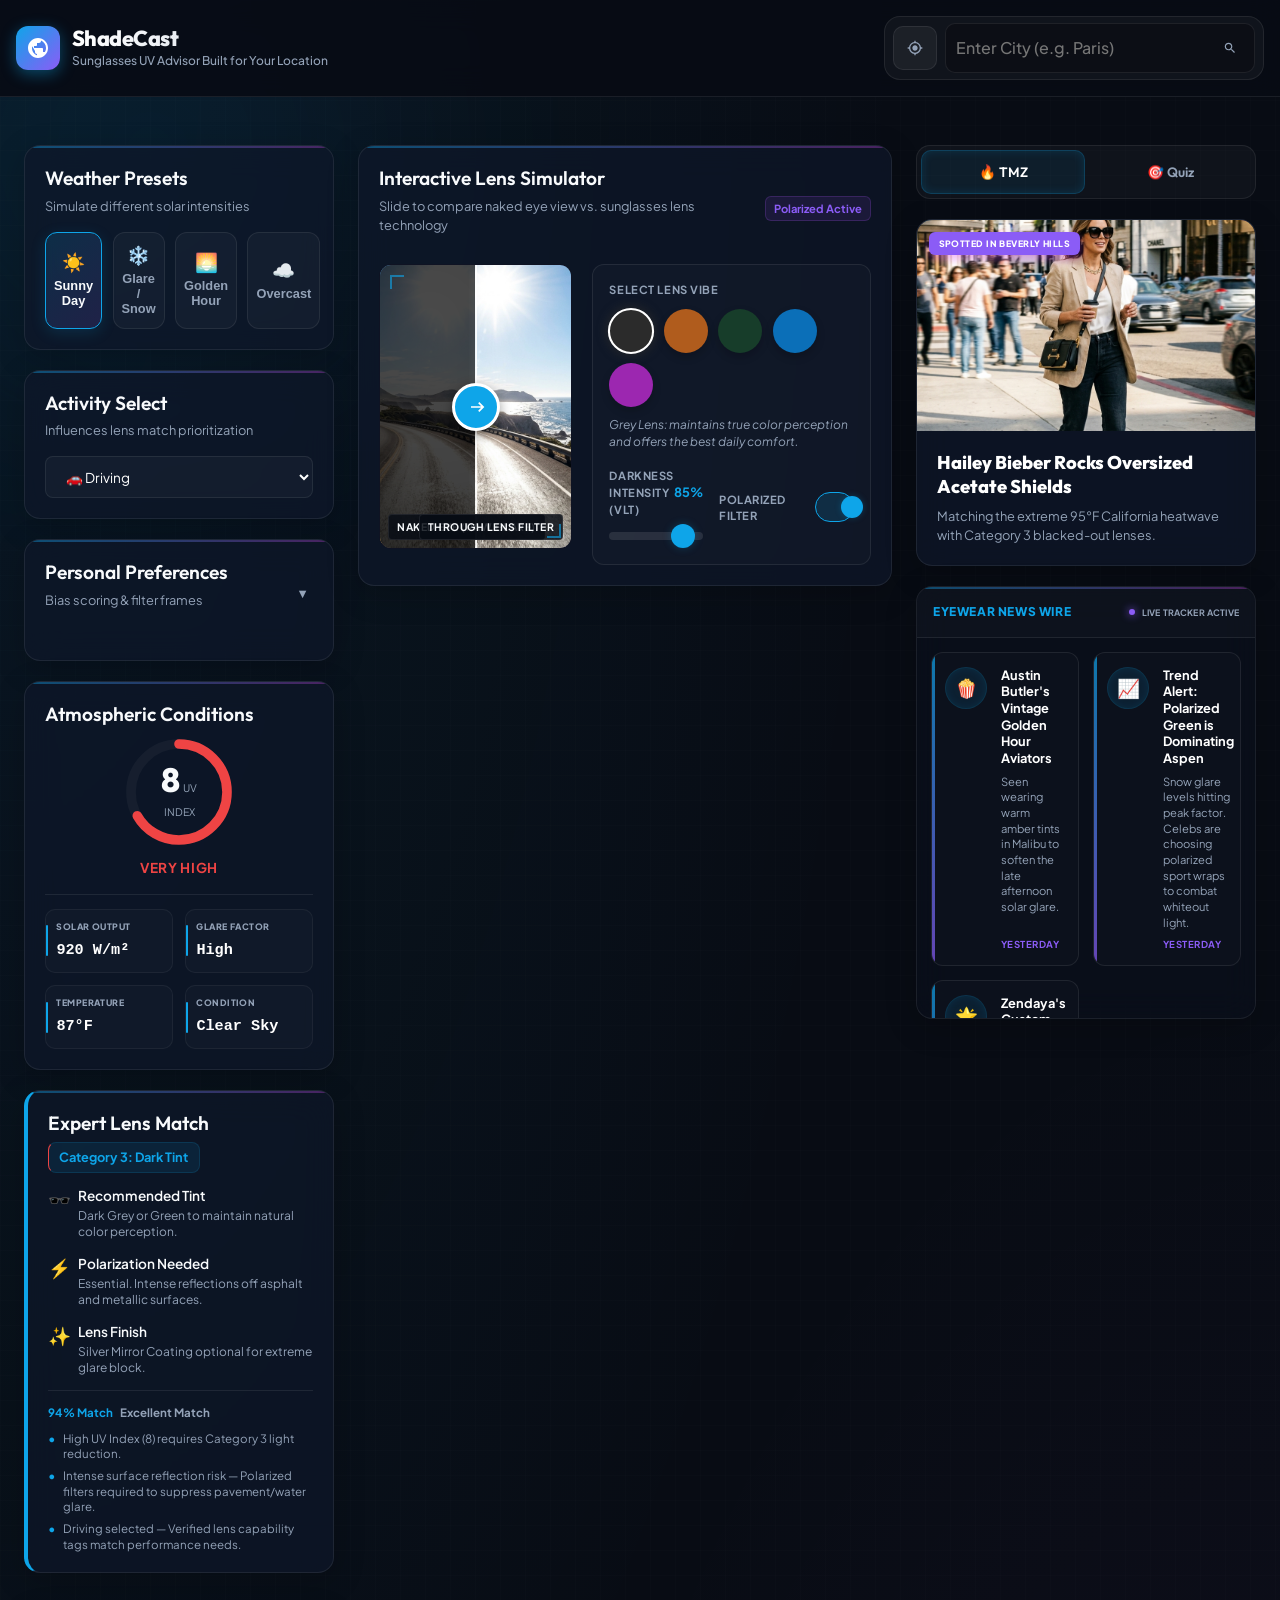
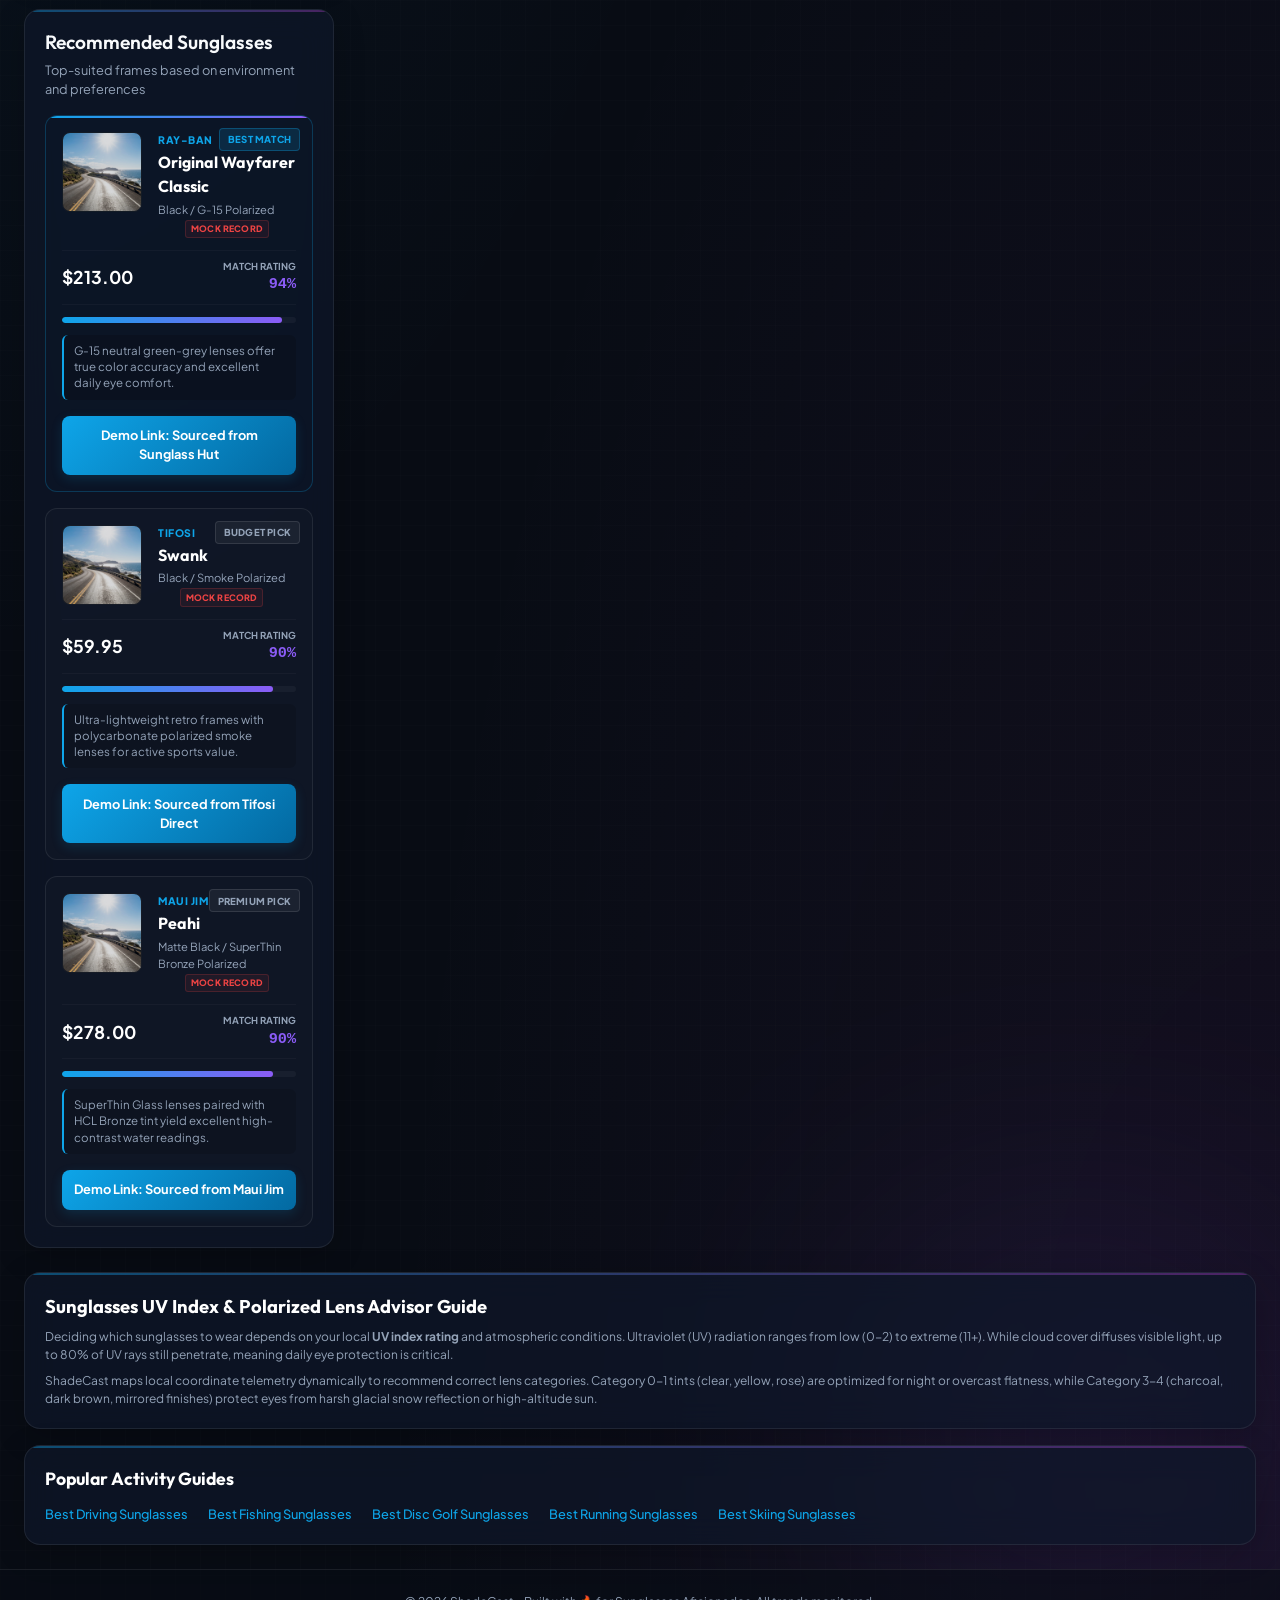
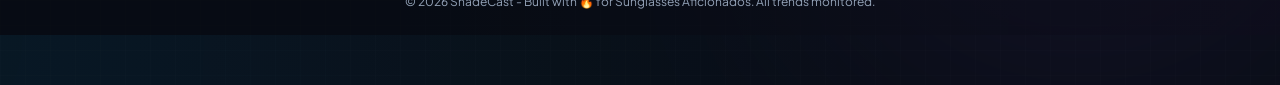
==== index.html @ bb3cc05e "Fix: Added keyboard focus indicators, screen reader labels, and form input glows" ====
<!DOCTYPE html>
<html lang="en">
<head>
  <meta charset="UTF-8">
  <meta name="viewport" content="width=device-width, initial-scale=1.0">
  
  <!-- Primary SEO Metadata -->
  <title>ShadeCast | Sunglasses Weather Advisor & Polarized Lens Simulator</title>
  <meta name="description" content="Instantly check live local UV index levels, simulate polarized lens tints (Grey, Amber, Green, Blue, Rose), review celebrity sunglasses style gossip, and match your custom frames.">
  <meta name="keywords" content="sunglasses, UV index, polarized lens simulator, weather advisor, sunglasses style, lens tint simulator, celebrity sunglasses, UV protection, polarized glasses, sunglasses tracker">
  <meta name="author" content="Brian Crouse">
  <meta name="robots" content="index, follow">
  <link rel="canonical" href="https://briancrouse77.github.io/shadecast/">

  <!-- Favicon & Web App PWA Manifest -->
  <link rel="icon" type="image/jpeg" href="assets/logo.jpg">
  <link rel="apple-touch-icon" href="assets/logo.jpg">
  <link rel="manifest" href="manifest.json">
  <meta name="theme-color" content="#080c14">

  <!-- Open Graph / Facebook Social Protocol -->
  <meta property="og:type" content="website">
  <meta property="og:url" content="https://briancrouse77.github.io/shadecast/">
  <meta property="og:title" content="ShadeCast | Sunglasses Weather Advisor & Polarized Lens Simulator">
  <meta property="og:description" content="Decide what sunglasses to wear today. Get real-time weather coordinates, test dynamic polarized lenses (Grey, Amber, Green, Blue, Rose), and find your custom frame match.">
  <meta property="og:image" content="https://briancrouse77.github.io/shadecast/assets/og-image.jpg">
  <meta property="og:image:width" content="1200">
  <meta property="og:image:height" content="675">
  <meta property="og:site_name" content="ShadeCast">

  <!-- Twitter Card Card Data -->
  <meta name="twitter:card" content="summary_large_image">
  <meta name="twitter:url" content="https://briancrouse77.github.io/shadecast/">
  <meta name="twitter:title" content="ShadeCast | Sunglasses Weather Advisor & Lens Simulator">
  <meta name="twitter:description" content="Check live weather UV levels, simulate polarized lens tints, and find your custom sunglasses style matches.">
  <meta name="twitter:image" content="https://briancrouse77.github.io/shadecast/assets/og-image.jpg">

  <!-- JSON-LD Structured Data Schema (Google Search Rich Snippet) -->
  <script type="application/ld+json">
  {
    "@context": "https://schema.org",
    "@type": "WebApplication",
    "name": "ShadeCast",
    "url": "https://briancrouse77.github.io/shadecast/",
    "image": "https://briancrouse77.github.io/shadecast/assets/og-image.jpg",
    "description": "A responsive weather application recommending optimal sunglasses and lens tints based on live UV index, glare level, and solar output metrics.",
    "applicationCategory": "WeatherApplication, LifestyleApplication",
    "operatingSystem": "All",
    "browserRequirements": "Requires JavaScript. Requires Geolocation.",
    "creator": {
      "@type": "Person",
      "name": "Brian Crouse"
    },
    "offers": {
      "@type": "Offer",
      "price": "0",
      "priceCurrency": "USD"
    }
  }
  </script>

  <!-- Fonts -->
  <link rel="preconnect" href="https://fonts.googleapis.com">
  <link rel="preconnect" href="https://fonts.gstatic.com" crossorigin>
  <link href="https://fonts.googleapis.com/css2?family=Outfit:wght@300;400;600;800&family=Plus+Jakarta+Sans:wght@300;400;500;700&display=swap" rel="stylesheet">
  
  <!-- CSS Stylesheet -->
  <link rel="stylesheet" href="style.css">

  <!-- SEO templates -->
  <template id="seo-driving">
    <title>Best Driving Sunglasses | ShadeCast</title>
    <meta name="description" content="Find the best sunglasses for driving right now. Live glare & UV analysis with expert lens picks—updated every visit.">
    <link rel="canonical" href="https://briancrouse77.github.io/shadecast/best-driving-sunglasses/">
    <meta property="og:type" content="website">
    <meta property="og:url" content="https://briancrouse77.github.io/shadecast/best-driving-sunglasses/">
    <meta property="og:title" content="Best Driving Sunglasses | ShadeCast">
    <meta property="og:description" content="Find the best sunglasses for driving right now. Live glare & UV analysis with expert lens picks—updated every visit.">
    <meta property="og:image" content="https://briancrouse77.github.io/shadecast/assets/og-image.jpg">
    <meta name="twitter:card" content="summary_large_image">
    <meta name="twitter:title" content="Best Driving Sunglasses | ShadeCast">
    <meta name="twitter:description" content="Find the best sunglasses for driving right now. Live glare & UV analysis with expert lens picks—updated every visit.">
    <meta name="twitter:image" content="https://briancrouse77.github.io/shadecast/assets/og-image.jpg">
    <script type="application/ld+json">
    {
      "@context": "https://schema.org",
      "@type": "WebApplication",
      "name": "ShadeCast",
      "url": "https://briancrouse77.github.io/shadecast/best-driving-sunglasses/",
      "description": "ShadeCast driving sunglasses recommendation tool. Analyzes live UV index and glare to recommend G-15, polarized, and road-neutral lenses.",
      "applicationCategory": "WeatherApplication, LifestyleApplication",
      "operatingSystem": "All",
      "browserRequirements": "Requires JavaScript. Requires Geolocation."
    }
    </script>
    <script type="application/ld+json">
    {
      "@context": "https://schema.org",
      "@type": "BreadcrumbList",
      "itemListElement": [
        {
          "@type": "ListItem",
          "position": 1,
          "name": "Home",
          "item": "https://briancrouse77.github.io/shadecast/"
        },
        {
          "@type": "ListItem",
          "position": 2,
          "name": "Best Driving Sunglasses",
          "item": "https://briancrouse77.github.io/shadecast/best-driving-sunglasses/"
        }
      ]
    }
    </script>
  </template>
  <template id="seo-fishing">
    <title>Best Fishing Sunglasses | ShadeCast</title>
    <meta name="description" content="Best fishing sunglasses for any water and light. Real-time UV data plus polarized lens picks that kill glare fast.">
    <link rel="canonical" href="https://briancrouse77.github.io/shadecast/best-fishing-sunglasses/">
    <meta property="og:type" content="website">
    <meta property="og:url" content="https://briancrouse77.github.io/shadecast/best-fishing-sunglasses/">
    <meta property="og:title" content="Best Fishing Sunglasses | ShadeCast">
    <meta property="og:description" content="Best fishing sunglasses for any water and light. Real-time UV data plus polarized lens picks that kill glare fast.">
    <meta property="og:image" content="https://briancrouse77.github.io/shadecast/assets/og-image.jpg">
    <meta name="twitter:card" content="summary_large_image">
    <meta name="twitter:title" content="Best Fishing Sunglasses | ShadeCast">
    <meta name="twitter:description" content="Best fishing sunglasses for any water and light. Real-time UV data plus polarized lens picks that kill glare fast.">
    <meta name="twitter:image" content="https://briancrouse77.github.io/shadecast/assets/og-image.jpg">
    <script type="application/ld+json">
    {
      "@context": "https://schema.org",
      "@type": "WebApplication",
      "name": "ShadeCast",
      "url": "https://briancrouse77.github.io/shadecast/best-fishing-sunglasses/",
      "description": "ShadeCast fishing sunglasses recommendation tool. Analyzes live UV index and water glare to recommend polarized bronze/grey contrast lenses.",
      "applicationCategory": "WeatherApplication, LifestyleApplication",
      "operatingSystem": "All",
      "browserRequirements": "Requires JavaScript. Requires Geolocation."
    }
    </script>
    <script type="application/ld+json">
    {
      "@context": "https://schema.org",
      "@type": "BreadcrumbList",
      "itemListElement": [
        {
          "@type": "ListItem",
          "position": 1,
          "name": "Home",
          "item": "https://briancrouse77.github.io/shadecast/"
        },
        {
          "@type": "ListItem",
          "position": 2,
          "name": "Best Fishing Sunglasses",
          "item": "https://briancrouse77.github.io/shadecast/best-fishing-sunglasses/"
        }
      ]
    }
    </script>
  </template>
  <template id="seo-disc-golf">
    <title>Best Disc Golf Sunglasses | ShadeCast</title>
    <meta name="description" content="Top disc-golf sunglasses for reading terrain and spotting discs. Live contrast scoring and pro-level lens advice.">
    <link rel="canonical" href="https://briancrouse77.github.io/shadecast/best-disc-golf-sunglasses/">
    <meta property="og:type" content="website">
    <meta property="og:url" content="https://briancrouse77.github.io/shadecast/best-disc-golf-sunglasses/">
    <meta property="og:title" content="Best Disc Golf Sunglasses | ShadeCast">
    <meta property="og:description" content="Top disc-golf sunglasses for reading terrain and spotting discs. Live contrast scoring and pro-level lens advice.">
    <meta property="og:image" content="https://briancrouse77.github.io/shadecast/assets/og-image.jpg">
    <meta name="twitter:card" content="summary_large_image">
    <meta name="twitter:title" content="Best Disc Golf Sunglasses | ShadeCast">
    <meta name="twitter:description" content="Top disc-golf sunglasses for reading terrain and spotting discs. Live contrast scoring and pro-level lens advice.">
    <meta name="twitter:image" content="https://briancrouse77.github.io/shadecast/assets/og-image.jpg">
    <script type="application/ld+json">
    {
      "@context": "https://schema.org",
      "@type": "WebApplication",
      "name": "ShadeCast",
      "url": "https://briancrouse77.github.io/shadecast/best-disc-golf-sunglasses/",
      "description": "ShadeCast disc golf sunglasses recommendation tool. Analyzes live UV index and forest foliage contrast to recommend rose, amber, and green lenses.",
      "applicationCategory": "WeatherApplication, LifestyleApplication",
      "operatingSystem": "All",
      "browserRequirements": "Requires JavaScript. Requires Geolocation."
    }
    </script>
    <script type="application/ld+json">
    {
      "@context": "https://schema.org",
      "@type": "BreadcrumbList",
      "itemListElement": [
        {
          "@type": "ListItem",
          "position": 1,
          "name": "Home",
          "item": "https://briancrouse77.github.io/shadecast/"
        },
        {
          "@type": "ListItem",
          "position": 2,
          "name": "Best Disc Golf Sunglasses",
          "item": "https://briancrouse77.github.io/shadecast/best-disc-golf-sunglasses/"
        }
      ]
    }
    </script>
  </template>
  <template id="seo-running">
    <title>Best Running Sunglasses | ShadeCast</title>
    <meta name="description" content="Running sunglasses that stay light, clear, and fog-free. Live weather scoring and budget-to-premium lens options.">
    <link rel="canonical" href="https://briancrouse77.github.io/shadecast/best-running-sunglasses/">
    <meta property="og:type" content="website">
    <meta property="og:url" content="https://briancrouse77.github.io/shadecast/best-running-sunglasses/">
    <meta property="og:title" content="Best Running Sunglasses | ShadeCast">
    <meta property="og:description" content="Running sunglasses that stay light, clear, and fog-free. Live weather scoring and budget-to-premium lens options.">
    <meta property="og:image" content="https://briancrouse77.github.io/shadecast/assets/og-image.jpg">
    <meta name="twitter:card" content="summary_large_image">
    <meta name="twitter:title" content="Best Running Sunglasses | ShadeCast">
    <meta name="twitter:description" content="Running sunglasses that stay light, clear, and fog-free. Live weather scoring and budget-to-premium lens options.">
    <meta name="twitter:image" content="https://briancrouse77.github.io/shadecast/assets/og-image.jpg">
    <script type="application/ld+json">
    {
      "@context": "https://schema.org",
      "@type": "WebApplication",
      "name": "ShadeCast",
      "url": "https://briancrouse77.github.io/shadecast/best-running-sunglasses/",
      "description": "ShadeCast running sunglasses recommendation tool. Analyzes live UV index and road environments to recommend lightweight no-bounce and no-slip frames.",
      "applicationCategory": "WeatherApplication, LifestyleApplication",
      "operatingSystem": "All",
      "browserRequirements": "Requires JavaScript. Requires Geolocation."
    }
    </script>
    <script type="application/ld+json">
    {
      "@context": "https://schema.org",
      "@type": "BreadcrumbList",
      "itemListElement": [
        {
          "@type": "ListItem",
          "position": 1,
          "name": "Home",
          "item": "https://briancrouse77.github.io/shadecast/"
        },
        {
          "@type": "ListItem",
          "position": 2,
          "name": "Best Running Sunglasses",
          "item": "https://briancrouse77.github.io/shadecast/best-running-sunglasses/"
        }
      ]
    }
    </script>
  </template>
  <template id="seo-skiing">
    <title>Best Skiing Sunglasses | ShadeCast</title>
    <meta name="description" content="Best sunglasses for skiing & snowboarding when goggles aren’t enough. Handles extreme snow glare with real-time VLT scoring.">
    <link rel="canonical" href="https://briancrouse77.github.io/shadecast/best-skiing-sunglasses/">
    <meta property="og:type" content="website">
    <meta property="og:url" content="https://briancrouse77.github.io/shadecast/best-skiing-sunglasses/">
    <meta property="og:title" content="Best Skiing Sunglasses | ShadeCast">
    <meta property="og:description" content="Best sunglasses for skiing & snowboarding when goggles aren’t enough. Handles extreme snow glare with real-time VLT scoring.">
    <meta property="og:image" content="https://briancrouse77.github.io/shadecast/assets/og-image.jpg">
    <meta name="twitter:card" content="summary_large_image">
    <meta name="twitter:title" content="Best Skiing Sunglasses | ShadeCast">
    <meta name="twitter:description" content="Best sunglasses for skiing & snowboarding when goggles aren’t enough. Handles extreme snow glare with real-time VLT scoring.">
    <meta name="twitter:image" content="https://briancrouse77.github.io/shadecast/assets/og-image.jpg">
    <script type="application/ld+json">
    {
      "@context": "https://schema.org",
      "@type": "WebApplication",
      "name": "ShadeCast",
      "url": "https://briancrouse77.github.io/shadecast/best-skiing-sunglasses/",
      "description": "ShadeCast skiing and snowboarding sunglasses recommendation tool. Analyzes live UV index and glacial snow glare to recommend Category 4 glacier shields.",
      "applicationCategory": "WeatherApplication, LifestyleApplication",
      "operatingSystem": "All",
      "browserRequirements": "Requires JavaScript. Requires Geolocation."
    }
    </script>
    <script type="application/ld+json">
    {
      "@context": "https://schema.org",
      "@type": "BreadcrumbList",
      "itemListElement": [
        {
          "@type": "ListItem",
          "position": 1,
          "name": "Home",
          "item": "https://briancrouse77.github.io/shadecast/"
        },
        {
          "@type": "ListItem",
          "position": 2,
          "name": "Best Skiing Sunglasses",
          "item": "https://briancrouse77.github.io/shadecast/best-skiing-sunglasses/"
        }
      ]
    }
    </script>
  </template>

  <!-- Router / Bootstrap Script -->
  <script>
    (function() {
      const path = window.location.pathname.toLowerCase();
      let activity = '';
      let activityName = '';
      let templateId = '';
      
      if (path.indexOf('best-driving-sunglasses') !== -1) {
        activity = 'driving';
        activityName = 'Driving';
        templateId = 'seo-driving';
      } else if (path.indexOf('best-fishing-sunglasses') !== -1) {
        activity = 'fishing';
        activityName = 'Fishing';
        templateId = 'seo-fishing';
      } else if (path.indexOf('best-disc-golf-sunglasses') !== -1) {
        activity = 'disc golf';
        activityName = 'Disc Golf';
        templateId = 'seo-disc-golf';
      } else if (path.indexOf('best-running-sunglasses') !== -1) {
        activity = 'running';
        activityName = 'Running';
        templateId = 'seo-running';
      } else if (path.indexOf('best-skiing-sunglasses') !== -1) {
        activity = 'skiing';
        activityName = 'Skiing';
        templateId = 'seo-skiing';
      }
      
      if (activity) {
        window.initialActivity = activity;
        window.isSubpage = true;
        
        // Clone template immediately into head
        const temp = document.getElementById(templateId);
        if (temp) {
          const existingTitle = document.querySelector('title');
          if (existingTitle) existingTitle.remove();
          const existingDesc = document.querySelector('meta[name="description"]');
          if (existingDesc) existingDesc.remove();
          const existingCanonical = document.querySelector('link[rel="canonical"]');
          if (existingCanonical) existingCanonical.remove();
          
          document.querySelectorAll('meta[property^="og:"]').forEach(function(el) { el.remove(); });
          document.querySelectorAll('meta[name^="twitter:"]').forEach(function(el) { el.remove(); });
          document.querySelectorAll('script[type="application/ld+json"]').forEach(function(el) { el.remove(); });
          
          const clone = document.importNode(temp.content, true);
          document.head.appendChild(clone);
        }
        
        // Adjust paths and heading on DOMContentLoaded
        document.addEventListener('DOMContentLoaded', function() {
          const heading = document.getElementById('seo-heading');
          if (heading) {
            heading.textContent = `Best sunglasses for ${activityName} (live recommendation)`;
          }
          
          // Adjust relative paths for static assets in HTML
          document.querySelectorAll('img[src^="assets/"]').forEach(function(img) {
            img.src = '../' + img.getAttribute('src');
          });
          document.querySelectorAll('link[href^="assets/"]').forEach(function(link) {
            link.href = '../' + link.getAttribute('href');
          });
          document.querySelectorAll('link[href^="manifest.json"]').forEach(function(link) {
            link.href = '../' + link.getAttribute('href');
          });
        });
      }
    })();
  </script>
</head>
<body>

  <!-- Background decorative glows -->
  <div class="glow-bg glow-1"></div>
  <div class="glow-bg glow-2"></div>

  <!-- Header Section -->
  <header class="app-header">
    <div class="header-container">
      <div class="brand">
        <div class="brand-logo">
          <svg viewBox="0 0 24 24" class="logo-icon">
            <path d="M12 2C6.48 2 2 6.48 2 12s4.48 10 10 10 10-4.48 10-10S17.52 2 12 2zm1 17.93c-3.95-.49-7-3.85-7-7.93 0-.62.08-1.21.21-1.79L9 15v1c0 1.1.9 2 2 2v1.93zm6.9-2.54c-.26-.81-1-1.39-1.9-1.39h-1v-3c0-.55-.45-1-1-1H8v-2h2c.55 0 1-.45 1-1V7h2c1.1 0 2-.9 2-2v-.41c2.93 1.19 5 4.06 5 7.41 0 2.08-.8 3.97-2.1 5.39z"/>
          </svg>
        </div>
        <div>
          <h1>ShadeCast</h1>
          <p class="brand-subtitle" id="brandSubtitle">Sunglasses UV Advisor Built for Your Location</p>
        </div>
      </div>
      <div class="header-right">
        <!-- Live Geolocation and Search Input -->
        <!-- Live Geolocation and Search Input -->
        <div class="location-control-wrapper" id="locationControlWrapper">
          
          <!-- Auto-detect GPS button -->
          <button class="gps-btn" id="btnGeolocate" title="Auto-detect location using GPS">
            <svg viewBox="0 0 24 24" width="16" height="16" fill="currentColor">
              <path d="M12 8c-2.21 0-4 1.79-4 4s1.79 4 4 4 4-1.79 4-4-1.79-4-4-4zm8.94 3c-.46-4.17-3.77-7.48-7.94-7.94V1h-2v2.06C6.83 3.52 3.52 6.83 3.06 11H1v2h2.06c.46 4.17 3.77 7.48 7.94 7.94V23h2v-2.06c4.17-.46 7.48-3.77 7.94-7.94H23v-2h-2.06zM12 19c-3.87 0-7-3.13-7-7s3.13-7 7-7 7 3.13 7 7-3.13 7-7 7z"/>
            </svg>
            <span class="sr-only">Detect GPS</span>
          </button>
          
          <!-- Input block for manual search -->
          <div class="search-input-box" id="searchInputBox">
            <label for="citySearchInput" class="sr-only">Search Location</label>
            <input type="text" id="citySearchInput" placeholder="Enter City (e.g. Paris)">
            <button id="btnCitySearch" class="search-submit-btn" title="Search weather for location" aria-label="Search Location">
              <svg viewBox="0 0 24 24" width="14" height="14" fill="currentColor">
                <path d="M15.5 14h-.79l-.28-.27C15.41 12.59 16 11.11 16 9.5 16 5.91 13.09 3 9.5 3S3 5.91 3 9.5 5.91 16 9.5 16c1.61 0 3.09-.59 4.23-1.57l.27.28v.79l5 4.99L20.49 19l-4.99-5zm-6 0C7.01 14 5 11.99 5 9.5S7.01 5 9.5 5 14 7.01 14 9.5 11.99 14 9.5 14z"/>
              </svg>
            </button>
          </div>
          
          <!-- Location source indicator -->
          <div class="location-indicator" id="locationIndicator">
            <span class="location-dot" id="locIndicatorDot"></span>
            <span class="indicator-text" id="locationStatusText">Detecting Location...</span>
            <button class="reset-live-btn" id="btnResetToLive" style="display: none;" title="Sync back to your active local weather">Sync Live</button>
            <button class="loc-change-btn" id="btnChangeLocation" title="Change Location">Change</button>
          </div>

        </div>
      </div>
    </div>
  </header>

  <h1 id="seo-heading"></h1>

  <!-- Main Layout -->
  <main class="app-layout">
    <div class="layout-grid">

      <!-- Column 1: Weather Dashboard & Recommendation -->
      <section class="dashboard-col" aria-label="Weather Dashboard">
        
        <!-- Weather Presets (Quick Simulator Control) -->
        <div class="glass-card presets-card">
          <h2 class="card-title">Weather Presets</h2>
          <p class="card-desc">Simulate different solar intensities</p>
          <div class="presets-grid">
            <button class="preset-btn active" data-preset="sunny" id="btnPresetSunny">
              <span class="icon">☀️</span> Sunny Day
            </button>
            <button class="preset-btn" data-preset="glare" id="btnPresetGlare">
              <span class="icon">❄️</span> Glare / Snow
            </button>
            <button class="preset-btn" data-preset="sunset" id="btnPresetSunset">
              <span class="icon">🌅</span> Golden Hour
            </button>
            <button class="preset-btn" data-preset="overcast" id="btnPresetOvercast">
              <span class="icon">☁️</span> Overcast
            </button>
          </div>
        </div>

        <!-- Activity Selector Card -->
        <div class="glass-card activity-card">
          <h2 class="card-title">Activity Select</h2>
          <p class="card-desc">Influences lens match prioritization</p>
          <label for="activitySelect" class="sr-only">Choose Activity</label>
          <select id="activitySelect">
            <option value="driving">🚗 Driving</option>
            <option value="fishing">🎣 Fishing</option>
            <option value="disc golf">🥏 Disc Golf</option>
            <option value="golf">⛳ Golf</option>
            <option value="running">🏃 Running</option>
            <option value="cycling">🚴 Cycling</option>
            <option value="hiking">🥾 Hiking</option>
            <option value="beach">🏖️ Beach Use</option>
            <option value="boating">⛵ Boating</option>
            <option value="skiing">🎿 Skiing / Snowboarding</option>
          </select>
        </div>

        <!-- Compact User Preferences Card -->
        <div class="glass-card preferences-card" id="prefCard">
          <div class="card-header-flex" id="prefCardHeader" style="cursor: pointer;">
            <div>
              <h2 class="card-title">Personal Preferences</h2>
              <p class="card-desc">Bias scoring & filter frames</p>
            </div>
            <button class="toggle-btn" id="btnTogglePrefs">▼</button>
          </div>
          <div class="collapsible-content" id="prefCardContent" style="display: none;">
            <div class="pref-form-grid">
              <div class="pref-field">
                <label for="prefMaxBudget">Max Budget (USD)</label>
                <input type="number" id="prefMaxBudget" placeholder="No Limit" min="0">
              </div>
              <div class="pref-field">
                <label for="prefBrand">Preferred Brand</label>
                <select id="prefBrand">
                  <option value="">Any Brand</option>
                  <option value="Ray-Ban">Ray-Ban</option>
                  <option value="Oakley">Oakley</option>
                  <option value="Maui Jim">Maui Jim</option>
                  <option value="Smith">Smith</option>
                  <option value="Goodr">Goodr</option>
                  <option value="Spy Optic">Spy Optic</option>
                  <option value="Julbo">Julbo</option>
                </select>
              </div>
              <div class="pref-field">
                <label for="prefSensitivity">Light Sensitivity</label>
                <select id="prefSensitivity">
                  <option value="moderate">Moderate</option>
                  <option value="high">🔥 High Sensitivity</option>
                  <option value="low">❄️ Low Sensitivity</option>
                </select>
              </div>
              <div class="pref-field checkbox-field">
                <label for="prefRx">
                  <input type="checkbox" id="prefRx"> Rx Lenses Required
                 </label>
              </div>
            </div>
          </div>
        </div>

        <!-- Weather Stats & Gauge -->
        <div class="glass-card stats-card">
          <h2 class="card-title" id="statsCardTitle">Atmospheric Conditions</h2>
          <div class="tailored-badge" id="tailoredBadge" style="display: none;">📍 Tailored for Your Location</div>
          
          <div class="uv-gauge-container">
            <div class="uv-gauge">
              <svg viewBox="0 0 100 100" class="gauge-svg">
                <circle cx="50" cy="50" r="40" class="gauge-bg" />
                <circle cx="50" cy="50" r="40" class="gauge-fill" id="uvGaugeFill" />
              </svg>
              <div class="uv-value-box">
                <span class="uv-num" id="uvNumber">8</span>
                <span class="uv-label">UV Index</span>
              </div>
            </div>
            <div class="uv-rating" id="uvRatingText">Very High</div>
          </div>

          <div class="metrics-grid">
            <div class="metric-item">
              <span class="metric-label">Solar Output</span>
              <span class="metric-val" id="metricSolar">920 W/m²</span>
            </div>
            <div class="metric-item">
              <span class="metric-label">Glare Factor</span>
              <span class="metric-val text-warning" id="metricGlare">High</span>
            </div>
            <div class="metric-item">
              <span class="metric-label">Temperature</span>
              <span class="metric-val" id="metricTemp">87°F</span>
            </div>
            <div class="metric-item">
              <span class="metric-label">Condition</span>
              <span class="metric-val" id="metricCondition">Clear Sky</span>
            </div>
          </div>
        </div>

        <!-- Lens Expert Recommendation -->
        <div class="glass-card recommendation-card">
          <h2 class="card-title glow-text">Expert Lens Match</h2>
          <div class="recommendation-badge" id="recCategory">Category 3: Dark Tint</div>
          
          <div class="rec-details">
            <div class="rec-item">
              <div class="rec-icon">🕶️</div>
              <div>
                <h3>Recommended Tint</h3>
                <p id="recTint">Dark Grey or Green to maintain natural color perception.</p>
              </div>
            </div>
            
            <div class="rec-item">
              <div class="rec-icon">⚡</div>
              <div>
                <h3>Polarization Needed</h3>
                <p id="recPolarization">Essential. Intense road and water reflections expected.</p>
              </div>
            </div>

            <div class="rec-item">
              <div class="rec-icon">✨</div>
              <div>
                <h3>Lens Finish</h3>
                <p id="recFinish">Silver Mirror Coating optional for extreme reflection block.</p>
              </div>
            </div>
          </div>
          
          <!-- Trust Explainer Breakdown -->
          <div class="trust-explainer-list" id="trustExplainerList">
            <div class="explainer-point" style="font-weight: 700;">
              <span class="explainer-bullet" id="explainerMatchPct">95% Match</span>
              <span id="explainerMatchLevel">Excellent Match</span>
            </div>
            <!-- Dynamic explainer bullets injected here -->
          </div>
        </div>

        <!-- Recommended Sunglasses Affiliate Card Panel -->
        <div class="glass-card products-recommendation-card" id="productsRecCard">
          <h2 class="card-title glow-text">Recommended Sunglasses</h2>
          <p class="card-desc">Top-suited frames based on environment and preferences</p>
          <div class="products-grid-container" id="productsGridContainer">
            <!-- Dynamic Affiliate cards injected here -->
          </div>
        </div>

      </section>

      <!-- Column 2: Lens Simulator (Center Stage) -->
      <section class="simulator-col" aria-label="Lens Simulator">
        <div class="glass-card simulator-card">
          <div class="card-header-flex">
            <div>
              <h2 class="card-title">Interactive Lens Simulator</h2>
              <p class="card-desc">Slide to compare naked eye view vs. sunglasses lens technology</p>
            </div>
            <div class="sim-badge" id="simVibeBadge">Polarized Active</div>
          </div>

          <!-- Simulator Workspace Grid -->
          <div class="simulator-workspace-grid">
            
            <!-- Simulator Viewport -->
            <div class="simulator-container" id="simContainer">
              
              <!-- Base Image (Road Glare) -->
              <img src="assets/road.jpg" alt="High road glare reflection view before applying polarized sunglasses filter" class="sim-img-base" id="simImageBase">
  
              <!-- Glare Overlay (Representing raw UV/Reflection glare before glasses) -->
              <div class="glare-overlay" id="glareOverlay"></div>
  
              <!-- Sunglasses View Area (Draggable split pane) -->
              <div class="sunglasses-pane" id="sunglassesPane">
                <!-- Re-render road under sunglasses filter -->
                <img src="assets/road.jpg" alt="Sunny road reflection filtered through polarized sunglasses lens simulator showing anti-glare polarization" class="sim-img-filtered" id="simImageFilter">
                
                <!-- Tint Overlay (Applies colors, opacity, blend-modes dynamically) -->
                <div class="tint-overlay" id="tintOverlay"></div>
  
                <!-- Refined Polarized Overlay (subtle highlight filter to simulate polarized clarity) -->
                <div class="polarized-overlay" id="polarizedOverlay"></div>
              </div>
  
              <!-- Slider Handle -->
              <div class="slider-handle" id="sliderHandle">
                <div class="handle-line"></div>
                <div class="handle-button">
                  <svg viewBox="0 0 24 24" width="16" height="16" fill="currentColor">
                    <path d="M14.59 7.41L18.17 11H6v2h12.17l-3.59 3.59L16 18l6-6-6-6-1.41 1.41z"/>
                  </svg>
                </div>
              </div>
  
              <!-- Label tags -->
              <span class="sim-label label-left">Naked Eye (Raw Glare)</span>
              <span class="sim-label label-right">Through Lens Filter</span>
            </div>
  
            <!-- Control Console -->
            <div class="simulator-controls">
              
              <!-- Tint Picker -->
              <div class="control-group">
                <span class="control-label">Select Lens Vibe</span>
                <div class="tint-selectors">
                  <button class="tint-dot active" data-tint="grey" style="--tint-color: #2b2b2b;" title="Grey: True Color & Daily Use" id="btnTintGrey">
                    <span class="dot-inner"></span>
                  </button>
                  <button class="tint-dot" data-tint="amber" style="--tint-color: #b05c1d;" title="Amber/Brown: Contrast & Detail" id="btnTintAmber">
                    <span class="dot-inner"></span>
                  </button>
                  <button class="tint-dot" data-tint="green" style="--tint-color: #173d2a;" title="Green: All-Weather Balance" id="btnTintGreen">
                    <span class="dot-inner"></span>
                  </button>
                  <button class="tint-dot" data-tint="blue" style="--tint-color: #0b6fb8;" title="Blue Mirrored: Water Glare Block" id="btnTintBlue">
                    <span class="dot-inner"></span>
                  </button>
                  <button class="tint-dot" data-tint="rose" style="--tint-color: #9c27b0;" title="Rose: High Contrast sports" id="btnTintRose">
                    <span class="dot-inner"></span>
                  </button>
                </div>
                <div class="active-tint-description" id="tintDesc">Grey Lens: maintains true color perception and offers the best daily comfort.</div>
              </div>
  
              <div class="slider-row">
                <!-- Darkness Slider -->
                <div class="control-group flex-1">
                  <div class="slider-label-row">
                    <span class="control-label">Darkness Intensity (VLT)</span>
                    <span class="slider-val" id="darknessVal">85%</span>
                  </div>
                  <input type="range" min="10" max="95" value="85" class="app-range" id="darknessSlider" aria-label="Tint Darkness Intensity">
                </div>
  
                <!-- Polarization Switch -->
                <div class="control-group toggle-group">
                  <span class="control-label">Polarized Filter</span>
                  <label class="switch">
                    <input type="checkbox" id="polarizationToggle" aria-label="Toggle Polarization" checked>
                    <span class="slider round"></span>
                  </label>
                </div>
              </div>
  
            </div>
          </div>
        </div>
      </section>

      <!-- Column 3: TMZ Feed & Custom Match Quiz -->
      <section class="side-col" aria-label="Trends and Quiz">
        
        <!-- Tab System Header -->
        <div class="tab-header">
          <button class="tab-btn active" id="tabBtnTmz" data-tab="tabTmz">🔥 TMZ</button>
          <button class="tab-btn" id="tabBtnQuiz" data-tab="tabQuiz">🎯 Quiz</button>
          <button class="tab-btn" id="tabBtnAdmin" data-tab="tabAdmin" style="display: none;">📊 Telemetry</button>
        </div>

        <!-- Tab 1 Content: Shade TMZ Style Feed -->
        <div class="tab-pane active" id="tabTmz">
          <div class="tmz-dashboard-grid">
            
            <!-- Left Side: Featured Paparazzi Spotting Card -->
            <div class="glass-card tmz-featured-card">
              <div class="tmz-hero">
                <img src="assets/celebrity.jpg" alt="Celebrity spotted wearing premium designer sunglasses style trends matching UV advisor ratings" class="tmz-hero-img" id="tmzHeroImg">
                <span class="badge-hot" id="tmzHeroBadge">SPOTTED IN BEVERLY HILLS</span>
              </div>
              <div class="tmz-featured-body">
                <h3 id="tmzHeroTitle" class="tmz-featured-title">Hailey Bieber Rocks Oversized Acetate Shields</h3>
                <p id="tmzHeroDesc" class="tmz-featured-desc">Matching the extreme 95°F California heatwave with Category 3 blacked-out lenses.</p>
              </div>
            </div>

            <!-- Right Side: Live Eyewear News Wire Dashboard Card -->
            <div class="glass-card tmz-wire-card">
              <div class="tmz-feed-header">
                <span class="tmz-wire-title">Eyewear News Wire</span>
                <div class="tmz-live-indicator">
                  <span class="live-pulse-dot"></span>
                  <span class="tmz-live-text">Live Tracker Active</span>
                </div>
              </div>
              
              <div class="tmz-feed-list" id="tmzFeedList">
                <div class="tmz-news-item">
                  <div class="tmz-news-thumb">🍿</div>
                  <div class="tmz-news-body">
                    <h4>Austin Butler's Vintage Golden Hour Aviators</h4>
                    <p>Seen wearing warm amber tints in Malibu to soften the late afternoon solar glare.</p>
                    <span class="news-time">2 hours ago</span>
                  </div>
                </div>

                <div class="tmz-news-item">
                  <div class="tmz-news-thumb">📈</div>
                  <div class="tmz-news-body">
                    <h4>Trend Alert: Polarized Green is Dominating Aspen</h4>
                    <p>Snow glare levels hitting peak factor. Celebs are choosing polarized sport wraps.</p>
                    <span class="news-time">5 hours ago</span>
                  </div>
                </div>

                <div class="tmz-news-item">
                  <div class="tmz-news-thumb">🌟</div>
                  <div class="tmz-news-body">
                    <h4>Zendaya's Custom Rose Tints Trend</h4>
                    <p>Styled at the London premier. Rose lenses boost contrast and style points alike.</p>
                    <span class="news-time">Yesterday</span>
                  </div>
                </div>
              </div>
            </div>

          </div>
        </div>

        <!-- Tab 2 Content: Shade Matcher Quiz -->
        <div class="tab-pane" id="tabQuiz">
          <div class="glass-card quiz-card">
            <h2 class="card-title">Custom Lens Match Engine</h2>
            <p class="card-desc">Calculate your professional-grade optical eyewear diagnostic prescription</p>

            <div id="quizForm">
              <!-- Quiz Step 1 -->
              <div class="quiz-step active" data-step="1" id="quizStep1">
                <h3 class="quiz-q">What is your primary outdoor activity?</h3>
                <div class="quiz-options">
                  <button class="quiz-opt" data-ans="driving">🚗 Commuting &amp; Driving</button>
                  <button class="quiz-opt" data-ans="sports">🏂 Action Sports &amp; Hiking</button>
                  <button class="quiz-opt" data-ans="beach">🏖️ Beach &amp; Water Activities</button>
                  <button class="quiz-opt" data-ans="fashion">☕ Urban Cafes &amp; Style</button>
                </div>
              </div>

              <!-- Quiz Step 2 -->
              <div class="quiz-step" data-step="2" id="quizStep2">
                <h3 class="quiz-q">How sensitive are your eyes to sunlight?</h3>
                <div class="quiz-options">
                  <button class="quiz-opt" data-ans="high">☀️ Very Sensitive (Squint easily)</button>
                  <button class="quiz-opt" data-ans="moderate">⛅ Normal Sensitivity</button>
                  <button class="quiz-opt" data-ans="low">🌙 Barely Sensitive (Comfortable)</button>
                </div>
              </div>

              <!-- Quiz Step 3 -->
              <div class="quiz-step" data-step="3" id="quizStep3">
                <h3 class="quiz-q">What's your aesthetic preference?</h3>
                <div class="quiz-options">
                  <button class="quiz-opt" data-ans="classic">🕶️ Timeless &amp; Classic (Retro)</button>
                  <button class="quiz-opt" data-ans="bold">🛸 Bold &amp; Futuristic (Shields)</button>
                  <button class="quiz-opt" data-ans="minimal">📐 Sleek &amp; Minimalist (Metal frames)</button>
                </div>
              </div>

              <!-- Quiz Results (High-tech Prescription format) -->
              <div class="quiz-step" data-step="result" id="quizStepResult">
                <div class="result-header">
                  <span class="result-celebration">🔬</span>
                  <h3>Eyewear Diagnostic Prescription</h3>
                </div>
                
                <div class="result-details-card" style="font-family: monospace; letter-spacing: -0.02em;">
                  <div style="display: flex; justify-content: space-between; border-bottom: 1px dashed rgba(255,255,255,0.15); padding-bottom: 0.35rem; margin-bottom: 0.5rem; font-size: 0.65rem; color: var(--accent-blue);">
                    <span>RX ID: SH-884-26</span>
                    <span id="resultTimestamp">DATE: 2026.07.12</span>
                  </div>
                  
                  <div class="result-name" id="resultName" style="font-family: 'Outfit', sans-serif; font-size: 1.1rem; color: #fff; font-weight: 800; margin-bottom: 0.25rem;">The Retro Navigator</div>
                  <p class="result-desc" id="resultDesc" style="font-size: 0.7rem; color: var(--text-secondary); line-height: 1.4; margin-bottom: 0.65rem;">Timeless tortoiseshell frames paired with highly contrast-enhancing polarized amber lenses.</p>
                  
                  <div class="result-stats" style="grid-template-columns: repeat(2, 1fr); gap: 0.5rem; border-top: 1px dashed rgba(255, 255, 255, 0.15); padding-top: 0.5rem;">
                    <div class="r-stat">
                      <span class="r-val" id="resultTint">Amber Tints</span>
                      <span class="r-lbl">LENS COLOR</span>
                    </div>
                    <div class="r-stat">
                      <span class="r-val" id="resultPolar">Yes (Required)</span>
                      <span class="r-lbl">POLARIZATION</span>
                    </div>
                    <div class="r-stat">
                      <span class="r-val" id="resultCategory">Category 3</span>
                      <span class="r-lbl">LENS RATING</span>
                    </div>
                    <div class="r-stat">
                      <span class="r-val" id="resultMaterial">Polycarbonate</span>
                      <span class="r-lbl">MATERIAL SPEC</span>
                    </div>
                  </div>

                  <div style="border-top: 1px dashed rgba(255, 255, 255, 0.15); padding-top: 0.5rem; margin-top: 0.25rem; font-size: 0.65rem;">
                    <span style="color: var(--text-secondary); font-size: 0.55rem; display: block; margin-bottom: 0.1rem;">RECOMMENDED COATINGS</span>
                    <span id="resultCoatings" style="color: var(--accent-purple); font-weight: 700;">Anti-Reflective Backing, Double Mirroring</span>
                  </div>

                  <!-- CSS Barcode graphic for expert aesthetic -->
                  <div class="presc-barcode"></div>
                </div>

                <div style="display: flex; gap: 0.5rem; width: 100%; flex-wrap: wrap;">
                  <button class="app-btn-primary" id="btnApplyQuizResult" style="flex: 1; min-width: 150px;">Apply to Simulator</button>
                  <button class="app-btn-outline" id="btnRestartQuiz" style="flex: 0.5; min-width: 100px;">Retake</button>
                </div>
              </div>
            </div>

            <!-- Quiz progress footer -->
            <div class="quiz-footer" id="quizFooter">
              <div class="progress-bar-bg">
                <div class="progress-bar-fill" id="quizProgress" style="width: 33%;"></div>
              </div>
              <span class="progress-text" id="quizStepText">Question 1 of 3</span>
            </div>

          </div>
        </div>

        <!-- Tab 3 Content: Admin Analytics Telemetry -->
        <div class="tab-pane" id="tabAdmin">
          
          <!-- Locked Admin Screen (Authentication Mask) -->
          <div class="glass-card admin-auth-card" id="adminAuthCard">
            <div class="auth-icon-wrap">
              <svg viewBox="0 0 24 24" width="36" height="36" fill="none" stroke="currentColor" stroke-width="2" stroke-linecap="round" stroke-linejoin="round">
                <rect x="3" y="11" width="18" height="11" rx="2" ry="2"></rect>
                <path d="M7 11V7a5 5 0 0 1 10 0v4"></path>
              </svg>
            </div>
            <h2>RESTRICTED TELEMETRY ACCESS</h2>
            <p>Authentication credentials required to view commercial lead values and regional logs.</p>
            
            <div class="auth-input-group">
              <input type="password" id="adminPasswordInput" class="app-input" placeholder="Enter Password..." aria-label="Admin Password">
              <button class="app-btn-primary" id="btnAdminAuthenticate">Unlock Panel</button>
            </div>
            <div class="auth-error-msg" id="authErrorMsg"></div>
          </div>

          <!-- Unlocked SaaS Telemetry Dashboard Panel -->
          <div class="glass-card admin-card" id="adminDashboardCard" style="display: none;">
            <div class="card-header-flex">
              <div>
                <h2 class="card-title">Commercial Telemetry</h2>
                <p class="card-desc">Real-time monetization metrics and retail demand analytics</p>
              </div>
              <button class="auth-lock-btn" id="btnLockAdmin" title="Lock Panel access">
                <svg viewBox="0 0 24 24" width="12" height="12" fill="none" stroke="currentColor" stroke-width="2" stroke-linecap="round" stroke-linejoin="round" style="margin-right: 0.15rem;">
                  <rect x="3" y="11" width="18" height="11" rx="2" ry="2"></rect>
                  <path d="M7 11V7a5 5 0 0 1 10 0v4"></path>
                </svg>
                Lock Panel
              </button>
            </div>

            <!-- Financial Summary Readout -->
            <div class="admin-financials">
              <div class="financial-box">
                <span class="fin-label">Est. Lead Value (USD)</span>
                <span class="fin-val text-success" id="adminLeadValue">$0.00</span>
                <span class="fin-sub">High-Intent Referrals</span>
              </div>
              <div class="financial-box">
                <span class="fin-label">Projected API Cost</span>
                <span class="fin-val text-warning" id="adminApiCost">$0.00</span>
                <span class="fin-sub">Open-Meteo Queries</span>
              </div>
            </div>

            <!-- Lens Popularity Chart Panel -->
            <div class="admin-section">
              <h3>Retail Tint Demand Index</h3>
              <div class="demand-chart">
                <div class="chart-row">
                  <span class="chart-label">Grey Lenses</span>
                  <div class="chart-bar-container"><div class="chart-bar-fill" id="barGrey" style="width: 20%;"></div></div>
                  <span class="chart-count" id="countGrey">0</span>
                </div>
                <div class="chart-row">
                  <span class="chart-label">Amber Lenses</span>
                  <div class="chart-bar-container"><div class="chart-bar-fill" id="barAmber" style="width: 20%;"></div></div>
                  <span class="chart-count" id="countAmber">0</span>
                </div>
                <div class="chart-row">
                  <span class="chart-label">Green Lenses</span>
                  <div class="chart-bar-container"><div class="chart-bar-fill" id="barGreen" style="width: 20%;"></div></div>
                  <span class="chart-count" id="countGreen">0</span>
                </div>
                <div class="chart-row">
                  <span class="chart-label">Blue Mirrored</span>
                  <div class="chart-bar-container"><div class="chart-bar-fill" id="barBlue" style="width: 20%;"></div></div>
                  <span class="chart-count" id="countBlue">0</span>
                </div>
                <div class="chart-row">
                  <span class="chart-label">Rose Gradient</span>
                  <div class="chart-bar-container"><div class="chart-bar-fill" id="barRose" style="width: 20%;"></div></div>
                  <span class="chart-count" id="countRose">0</span>
                </div>
              </div>
            </div>

            <!-- Regional Lead Ledger -->
            <div class="admin-section">
              <h3>Regional Demand Log</h3>
              <div class="regional-ledger" id="regionalLedger">
                <div class="ledger-empty">Waiting for active GPS or search geocodes...</div>
              </div>
            </div>

            <!-- System Activity Terminal Log -->
            <div class="admin-section">
              <h3>System Event Log</h3>
              <div class="system-event-log" id="systemEventLog">
                <div class="log-entry sys">SYSTEM: Initializing activity stream...</div>
              </div>
            </div>
          </div>
        </div>

      </section>

    </div>

    <!-- SEO Informational & Content Guide -->
    <section class="seo-info-section glass-card" style="margin-top: 1.5rem; width: 100%;">
      <h2 style="font-family: 'Outfit', sans-serif; font-size: 1.15rem; margin-bottom: 0.5rem; color: #fff;">Sunglasses UV Index &amp; Polarized Lens Advisor Guide</h2>
      <div style="display: grid; grid-template-columns: 1fr; gap: 1rem; font-size: 0.75rem; color: var(--text-secondary); line-height: 1.5;">
        <div>
          <p style="margin-bottom: 0.5rem;">
            Deciding which sunglasses to wear depends on your local <strong>UV index rating</strong> and atmospheric conditions. Ultraviolet (UV) radiation ranges from low (0-2) to extreme (11+). While cloud cover diffuses visible light, up to 80% of UV rays still penetrate, meaning daily eye protection is critical. 
          </p>
          <p>
            ShadeCast maps local coordinate telemetry dynamically to recommend correct lens categories. Category 0-1 tints (clear, yellow, rose) are optimized for night or overcast flatness, while Category 3-4 (charcoal, dark brown, mirrored finishes) protect eyes from harsh glacial snow reflection or high-altitude sun.
          </p>
        </div>
      </div>
    </section>

    <!-- Popular Activity Guides -->
    <section class="activity-guides-section glass-card" style="margin-top: 1rem; width: 100%; padding: 1.25rem;">
      <h3 style="font-family: 'Outfit', sans-serif; font-size: 1.1rem; margin-bottom: 0.75rem; color: #fff;">Popular Activity Guides</h3>
      <div style="display: flex; flex-wrap: wrap; gap: 1.25rem; font-size: 0.8rem;">
        <a href="https://briancrouse77.github.io/shadecast/best-driving-sunglasses/" style="color: var(--accent-blue); text-decoration: none; font-weight: 500;" class="guide-link">Best Driving Sunglasses</a>
        <a href="https://briancrouse77.github.io/shadecast/best-fishing-sunglasses/" style="color: var(--accent-blue); text-decoration: none; font-weight: 500;" class="guide-link">Best Fishing Sunglasses</a>
        <a href="https://briancrouse77.github.io/shadecast/best-disc-golf-sunglasses/" style="color: var(--accent-blue); text-decoration: none; font-weight: 500;" class="guide-link">Best Disc Golf Sunglasses</a>
        <a href="https://briancrouse77.github.io/shadecast/best-running-sunglasses/" style="color: var(--accent-blue); text-decoration: none; font-weight: 500;" class="guide-link">Best Running Sunglasses</a>
        <a href="https://briancrouse77.github.io/shadecast/best-skiing-sunglasses/" style="color: var(--accent-blue); text-decoration: none; font-weight: 500;" class="guide-link">Best Skiing Sunglasses</a>
      </div>
    </section>

  </main>

  <footer class="app-footer">
    <p>&copy; 2026 ShadeCast - Built with 🔥 for Sunglasses Aficionados. All trends monitored.</p>
  </footer>

  <!-- Javascript -->
  <script type="module" src="app.js"></script>
</body>
</html>
---- style.css ----
/* ==========================================
   1. DESIGN TOKENS & SYSTEM VARIABLES
   ========================================== */
:root {
  --bg-dark: #080c14;
  --card-bg: rgba(15, 23, 42, 0.7);
  --card-border: rgba(255, 255, 255, 0.08);
  --text-primary: #f8fafc;
  --text-secondary: #94a3b8;
  --accent-blue: #0ea5e9;
  --accent-blue-glow: rgba(14, 165, 233, 0.25);
  --accent-purple: #8b5cf6;
  --accent-purple-glow: rgba(139, 92, 246, 0.25);
  --text-warning: #f59e0b;
  
  /* UV / Severity Colors */
  --uv-0: #10b981; /* Low */
  --uv-1: #eab308; /* Moderate */
  --uv-2: #f97316; /* High */
  --uv-3: #ef4444; /* Very High */
  --uv-4: #a855f7; /* Extreme */
}

/* Reset and basic defaults */
* {
  box-sizing: border-box;
  margin: 0;
  padding: 0;
}

body {
  font-family: 'Plus Jakarta Sans', -apple-system, BlinkMacSystemFont, sans-serif;
  background-color: var(--bg-dark);
  background-image: 
    radial-gradient(at 0% 0%, rgba(14, 165, 233, 0.08) 0px, transparent 50%),
    radial-gradient(at 100% 100%, rgba(217, 70, 239, 0.06) 0px, transparent 50%),
    linear-gradient(rgba(255,255,255,0.007) 1px, transparent 1px),
    linear-gradient(90deg, rgba(255,255,255,0.007) 1px, transparent 1px);
  background-size: 100% 100%, 100% 100%, 25px 25px, 25px 25px;
  color: var(--text-primary);
  min-height: 100vh;
  display: flex;
  flex-direction: column;
  overflow-x: hidden;
  position: relative;
  font-size: 16px; /* Prevents auto-zoom on mobile inputs */
  line-height: 1.5;
}

/* Ambient glow backgrounds (hidden on very small viewports to save rendering power) */
.glow-bg {
  position: absolute;
  border-radius: 50%;
  filter: blur(140px);
  z-index: 0;
  pointer-events: none;
  opacity: 0.3;
  display: none;
}

@media (min-width: 768px) {
  .glow-bg {
    display: block;
  }
}

.glow-1 {
  width: 400px;
  height: 400px;
  background: radial-gradient(circle, var(--accent-blue) 0%, transparent 70%);
  top: -50px;
  left: -50px;
}

.glow-2 {
  width: 500px;
  height: 500px;
  background: radial-gradient(circle, var(--accent-purple) 0%, transparent 70%);
  bottom: -50px;
  right: -50px;
}

/* ==========================================
   2. HEADER & LOCATION SELECTOR (MOBILE-FIRST)
   ========================================== */
.app-header {
  position: relative;
  z-index: 20;
  border-bottom: 1px solid var(--card-border);
  background: rgba(8, 12, 20, 0.9);
  backdrop-filter: blur(16px);
  -webkit-backdrop-filter: blur(16px);
  padding: 1rem;
}

.header-container {
  max-width: 1400px;
  margin: 0 auto;
  display: flex;
  flex-direction: column;
  align-items: stretch;
  gap: 1rem;
}

.brand {
  display: flex;
  align-items: center;
  gap: 0.75rem;
}

.brand-logo {
  background: linear-gradient(135deg, var(--accent-blue) 0%, var(--accent-purple) 100%);
  width: 44px;
  height: 44px;
  border-radius: 12px;
  display: flex;
  align-items: center;
  justify-content: center;
  box-shadow: 0 4px 15px rgba(14, 165, 233, 0.4);
  flex-shrink: 0;
}

.logo-icon {
  width: 24px;
  height: 24px;
  fill: #fff;
}

.brand h1 {
  font-family: 'Outfit', sans-serif;
  font-size: 1.35rem;
  font-weight: 800;
  letter-spacing: -0.025em;
  background: linear-gradient(to right, #ffffff, #cbd5e1);
  -webkit-background-clip: text;
  -webkit-text-fill-color: transparent;
  line-height: 1.2;
}

.brand-subtitle {
  font-size: 0.75rem;
  color: var(--text-secondary);
  font-weight: 500;
}

/* Location controls - Mobile optimized flex wraps */
.header-right {
  display: flex;
  flex-direction: column;
  gap: 0.75rem;
  width: 100%;
}

.location-control-wrapper {
  display: flex;
  align-items: center;
  gap: 0.5rem;
  background: rgba(255, 255, 255, 0.04);
  border: 1px solid var(--card-border);
  border-radius: 16px;
  padding: 0.35rem 0.5rem;
  min-height: 48px;
  width: 100%;
}

.gps-btn {
  background: rgba(255, 255, 255, 0.05);
  border: 1px solid var(--card-border);
  color: var(--text-secondary);
  width: 44px;
  height: 44px;
  border-radius: 10px;
  cursor: pointer;
  display: flex;
  align-items: center;
  justify-content: center;
  transition: all 0.2s ease;
  flex-shrink: 0;
}

/* Touch active status for mobile, hover for desktop */
@media (hover: hover) {
  .gps-btn:hover {
    color: var(--accent-blue);
    background-color: rgba(14, 165, 233, 0.1);
    border-color: var(--accent-blue);
  }
}

.gps-btn:active {
  background-color: rgba(14, 165, 233, 0.2);
}

.search-input-box {
  display: flex;
  align-items: center;
  background: rgba(0, 0, 0, 0.25);
  border: 1px solid var(--card-border);
  border-radius: 10px;
  padding: 0.15rem 0.15rem 0.15rem 0.65rem;
  flex: 1;
  min-height: 44px;
  transition: border-color 0.2s, box-shadow 0.2s;
}
.search-input-box:focus-within {
  border-color: var(--accent-blue);
  box-shadow: 0 0 10px rgba(14, 165, 233, 0.15);
}

.search-input-box input {
  background: transparent;
  border: none;
  color: #fff;
  font-family: inherit;
  font-size: 16px; /* Critical: prevents auto-zooming on iOS */
  font-weight: 500;
  outline: none;
  width: 100%;
  min-width: 0; /* Prevents overflow inside flex container */
}

.search-submit-btn {
  background: transparent;
  border: none;
  color: var(--text-secondary);
  cursor: pointer;
  display: flex;
  align-items: center;
  justify-content: center;
  width: 44px;
  height: 44px;
  border-radius: 8px;
  transition: color 0.2s;
  flex-shrink: 0;
}

.search-submit-btn:active {
  color: #fff;
}

.location-indicator {
  display: flex;
  align-items: center;
  gap: 0.5rem;
  flex: 1;
  min-width: 0; /* Prevents text overflow */
  padding-left: 0.5rem;
}

.location-dot {
  width: 8px;
  height: 8px;
  border-radius: 50%;
  background-color: var(--text-warning);
  box-shadow: 0 0 6px var(--text-warning);
  flex-shrink: 0;
}

.location-dot.live-gps {
  background-color: #10b981;
  box-shadow: 0 0 8px #10b981;
  animation: pulse 2s infinite;
}

.reset-live-btn {
  background: rgba(14, 165, 233, 0.1);
  border: 1px solid rgba(14, 165, 233, 0.25);
  color: var(--accent-blue);
  font-family: inherit;
  font-size: 0.6rem;
  font-weight: 700;
  padding: 0.2rem 0.5rem;
  border-radius: 6px;
  cursor: pointer;
  text-transform: uppercase;
  letter-spacing: 0.05em;
  transition: all 0.2s;
  margin-left: 0.5rem;
  display: inline-flex;
  align-items: center;
  justify-content: center;
  min-height: 24px;
}

@media (hover: hover) {
  .reset-live-btn:hover {
    background: rgba(14, 165, 233, 0.2);
    border-color: rgba(14, 165, 233, 0.4);
    color: #fff;
  }
}

.reset-live-btn:active {
  transform: scale(0.95);
}

.indicator-text {
  font-size: 0.85rem;
  font-weight: 600;
  color: var(--text-primary);
  white-space: nowrap;
  overflow: hidden;
  text-overflow: ellipsis;
  flex: 1;
}

.loc-change-btn {
  background: rgba(255, 255, 255, 0.05);
  border: 1px solid var(--card-border);
  color: var(--text-secondary);
  border-radius: 8px;
  font-family: inherit;
  font-size: 0.75rem;
  font-weight: 700;
  padding: 0 0.75rem;
  min-height: 38px;
  display: flex;
  align-items: center;
  justify-content: center;
  cursor: pointer;
  transition: all 0.2s ease;
  flex-shrink: 0;
}

.loc-change-btn:active {
  background: rgba(255, 255, 255, 0.12);
  color: #fff;
}

/* Visibility triggers via JS class */
.location-control-wrapper.has-location .search-input-box {
  display: none !important;
}
.location-control-wrapper.has-location .location-indicator {
  display: flex !important;
}
.location-control-wrapper:not(.has-location) .search-input-box {
  display: flex !important;
}
.location-control-wrapper:not(.has-location) .location-indicator {
  display: none !important;
}

/* ==========================================
   3. APP LAYOUT GRID (MOBILE-FIRST)
   ========================================== */
.app-layout {
  position: relative;
  z-index: 10;
  flex: 1;
  padding: 1rem;
  width: 100%;
}

.layout-grid {
  display: flex;
  flex-direction: column;
  gap: 1.25rem;
  width: 100%;
}

/* Glassmorphism General Cards */
.glass-card {
  background: var(--card-bg);
  backdrop-filter: blur(16px);
  -webkit-backdrop-filter: blur(16px);
  border: 1px solid var(--card-border);
  border-radius: 16px;
  padding: 1.25rem;
  box-shadow: 0 8px 32px 0 rgba(0, 0, 0, 0.2);
  position: relative;
  overflow: hidden;
}

.glass-card::before {
  content: '';
  position: absolute;
  top: 0;
  left: 0;
  width: 100%;
  height: 2px;
  background: linear-gradient(90deg, rgba(14, 165, 233, 0.4) 0%, rgba(217, 70, 239, 0.3) 100%);
  pointer-events: none;
}

.card-title {
  font-family: 'Outfit', sans-serif;
  font-size: 1.1rem;
  font-weight: 600;
  color: var(--text-primary);
  margin-bottom: 0.35rem;
  line-height: 1.3;
}

.card-desc {
  font-size: 0.8rem;
  color: var(--text-secondary);
  margin-bottom: 1rem;
}

/* Column stacks */
.dashboard-col,
.simulator-col,
.side-col {
  display: flex;
  flex-direction: column;
  gap: 1.25rem;
  width: 100%;
}

/* ==========================================
   4. DASHBOARD DETAILS & PRESETS
   ========================================== */
/* Presets grid */
.presets-grid {
  display: grid;
  grid-template-columns: repeat(2, 1fr);
  gap: 0.65rem;
}

.preset-btn {
  background: rgba(255, 255, 255, 0.03);
  border: 1px solid var(--card-border);
  border-radius: 12px;
  padding: 0.75rem 0.5rem;
  color: var(--text-secondary);
  font-weight: 600;
  font-size: 0.8rem;
  cursor: pointer;
  display: flex;
  flex-direction: column;
  align-items: center;
  justify-content: center;
  gap: 0.25rem;
  min-height: 60px; /* Large thumb target */
  transition: all 0.2s;
}

@media (hover: hover) {
  .preset-btn:hover {
    background: rgba(255, 255, 255, 0.06);
    color: var(--text-primary);
    transform: translateY(-1px);
  }
}

.preset-btn:active {
  transform: scale(0.97);
}

.preset-btn.active {
  background: linear-gradient(135deg, rgba(14, 165, 233, 0.15) 0%, rgba(139, 92, 246, 0.15) 100%);
  border-color: var(--accent-blue);
  color: var(--text-primary);
  box-shadow: 0 4px 15px rgba(14, 165, 233, 0.15);
}

.preset-btn .icon {
  font-size: 1.15rem;
}

/* Tailored Location Badge */
.tailored-badge {
  background: rgba(14, 165, 233, 0.1);
  border: 1px solid rgba(14, 165, 233, 0.15);
  border-radius: 8px;
  color: var(--accent-blue);
  font-size: 0.7rem;
  font-weight: 700;
  padding: 0.25rem 0.6rem;
  display: inline-flex;
  align-items: center;
  gap: 0.35rem;
  margin-top: 0.35rem;
  margin-bottom: 0.85rem;
  text-transform: uppercase;
  letter-spacing: 0.02em;
}

/* UV Gauge */
.uv-gauge-container {
  display: flex;
  flex-direction: column;
  align-items: center;
  margin-bottom: 1rem;
}

.uv-gauge {
  width: 120px;
  height: 120px;
  position: relative;
}

.gauge-svg {
  width: 100%;
  height: 100%;
  transform: rotate(-90deg);
}

.gauge-bg {
  fill: none;
  stroke: rgba(255, 255, 255, 0.04);
  stroke-width: 8px;
}

.gauge-fill {
  fill: none;
  stroke: var(--accent-blue);
  stroke-dasharray: 251.2;
  stroke-dashoffset: 80;
  stroke-width: 8px;
  stroke-linecap: round;
  transition: stroke-dashoffset 0.8s ease, stroke 0.8s ease;
}

.uv-value-box {
  position: absolute;
  top: 50%;
  left: 50%;
  transform: translate(-50%, -50%);
  text-align: center;
}

.uv-num {
  font-family: 'Outfit', sans-serif;
  font-size: 2.1rem;
  font-weight: 800;
  line-height: 1;
}

.uv-label {
  font-size: 0.65rem;
  color: var(--text-secondary);
  text-transform: uppercase;
}

.uv-rating {
  font-size: 0.85rem;
  font-weight: 700;
  text-transform: uppercase;
  letter-spacing: 0.05em;
  margin-top: 0.35rem;
  color: var(--accent-blue);
}

/* Metrics details list */
.metrics-grid {
  display: grid;
  grid-template-columns: repeat(2, 1fr);
  gap: 0.75rem;
  border-top: 1px solid var(--card-border);
  padding-top: 0.85rem;
}

.metric-item {
  background: rgba(255, 255, 255, 0.02);
  border: 1px solid rgba(255, 255, 255, 0.05);
  border-radius: 10px;
  padding: 0.65rem;
  display: flex;
  flex-direction: column;
  gap: 0.25rem;
  position: relative;
  overflow: hidden;
}

.metric-item::after {
  content: '';
  position: absolute;
  left: 0;
  top: 25%;
  width: 2px;
  height: 50%;
  background-color: var(--accent-blue);
  border-radius: 2px;
}

.metric-label {
  font-size: 0.55rem;
  font-weight: 800;
  text-transform: uppercase;
  letter-spacing: 0.05em;
  color: var(--text-secondary);
}

.metric-val {
  font-family: monospace;
  font-size: 0.95rem;
  font-weight: 700;
  color: #fff;
  margin-top: 0.1rem;
}

/* Recommendation display */
.recommendation-card {
  border-left: 4px solid var(--accent-blue);
}

.recommendation-badge {
  background: rgba(14, 165, 233, 0.1);
  border: 1px solid rgba(14, 165, 233, 0.15);
  border-radius: 8px;
  color: var(--accent-blue);
  font-size: 0.8rem;
  font-weight: 700;
  padding: 0.3rem 0.65rem;
  display: inline-block;
  margin-bottom: 0.85rem;
}

.rec-details {
  display: flex;
  flex-direction: column;
  gap: 0.85rem;
}

.rec-item {
  display: flex;
  gap: 0.65rem;
}

.rec-icon {
  font-size: 1.15rem;
  min-width: 20px;
}

.rec-item h3 {
  font-size: 0.85rem;
  font-weight: 600;
  margin-bottom: 0.1rem;
}

.rec-item p {
  font-size: 0.75rem;
  color: var(--text-secondary);
  line-height: 1.35;
}

/* ==========================================
   5. INTERACTIVE SIMULATOR (CENTER STAGE)
   ========================================== */
.simulator-card {
  display: flex;
  flex-direction: column;
}

.simulator-workspace-grid {
  display: grid;
  grid-template-columns: 1fr;
  gap: 1.25rem;
  width: 100%;
  align-items: stretch;
}

@media (min-width: 1024px) {
  .simulator-workspace-grid {
    grid-template-columns: 1.2fr 0.8fr;
  }
  .simulator-controls {
    height: 100%;
    margin: 0 !important;
    justify-content: space-between;
  }
}

.card-header-flex {
  display: flex;
  justify-content: space-between;
  align-items: center;
  margin-bottom: 0.85rem;
  gap: 0.5rem;
}

.sim-badge {
  background: rgba(168, 85, 247, 0.1);
  border: 1px solid rgba(168, 85, 247, 0.2);
  border-radius: 6px;
  color: var(--accent-purple);
  font-size: 0.7rem;
  font-weight: 700;
  padding: 0.2rem 0.5rem;
  white-space: nowrap;
}

.simulator-container {
  position: relative;
  width: 100%;
  aspect-ratio: 16 / 9;
  border-radius: 12px;
  overflow: hidden;
  border: 1px solid rgba(255, 255, 255, 0.05);
  cursor: ew-resize;
  user-select: none;
  background-color: #020617;
  margin-bottom: 1rem;
}

.simulator-container::before {
  content: '';
  position: absolute;
  top: 10px;
  left: 10px;
  width: 12px;
  height: 12px;
  border-top: 2px solid rgba(14, 165, 233, 0.6);
  border-left: 2px solid rgba(14, 165, 233, 0.6);
  pointer-events: none;
  z-index: 12;
}

.simulator-container::after {
  content: '';
  position: absolute;
  bottom: 10px;
  right: 10px;
  width: 12px;
  height: 12px;
  border-bottom: 2px solid rgba(14, 165, 233, 0.6);
  border-right: 2px solid rgba(14, 165, 233, 0.6);
  pointer-events: none;
  z-index: 12;
}

.sim-img-base {
  width: 100%;
  height: 100%;
  object-fit: cover;
  display: block;
}

.sim-img-filtered {
  position: absolute;
  top: 0;
  left: 0;
  width: 100%;
  height: 100%;
  object-fit: cover;
  pointer-events: none;
  filter: contrast(1.1);
}

.sunglasses-pane {
  position: absolute;
  top: 0;
  left: 0;
  height: 100%;
  width: 50%;
  overflow: hidden;
  border-right: 1px solid rgba(255, 255, 255, 0.4);
  z-index: 2;
}

.glare-overlay {
  position: absolute;
  top: 0;
  left: 0;
  width: 100%;
  height: 100%;
  pointer-events: none;
  background: radial-gradient(circle 250px at 53% 20%, rgba(255,255,255,0.7) 0%, rgba(255,255,255,0.1) 45%, transparent 70%);
  mix-blend-mode: overlay;
  z-index: 1;
  transition: opacity 0.5s ease;
}

.tint-overlay {
  position: absolute;
  top: 0;
  left: 0;
  width: 100%;
  height: 100%;
  pointer-events: none;
  background-color: rgba(43, 43, 43, 0.85);
  mix-blend-mode: multiply;
  transition: background-color 0.4s ease;
  z-index: 3;
}

.polarized-overlay {
  position: absolute;
  top: 0;
  left: 0;
  width: 100%;
  height: 100%;
  pointer-events: none;
  background: radial-gradient(circle 250px at 53% 20%, rgba(255,255,255,0) 0%, rgba(0,0,0,0.1) 40%, rgba(0,0,0,0.25) 75%);
  mix-blend-mode: multiply;
  opacity: 1;
  transition: opacity 0.4s ease;
  z-index: 4;
}

/* Split slider handle */
.slider-handle {
  position: absolute;
  top: 0;
  left: 50%;
  height: 100%;
  width: 2px;
  background-color: rgba(255, 255, 255, 0.4);
  z-index: 5;
  pointer-events: none;
  transform: translateX(-50%);
}

.handle-line {
  position: absolute;
  top: 0;
  bottom: 0;
  left: 50%;
  width: 1px;
  background-color: rgba(255,255,255,0.8);
  box-shadow: 0 0 8px rgba(255,255,255,0.4);
}

.handle-button {
  position: absolute;
  top: 50%;
  left: 50%;
  transform: translate(-50%, -50%);
  width: 48px; /* Large thumb target for dragging on mobile */
  height: 48px;
  background: var(--accent-blue);
  border-radius: 50%;
  border: 3px solid #fff;
  display: flex;
  align-items: center;
  justify-content: center;
  color: #fff;
  box-shadow: 0 4px 12px rgba(0,0,0,0.4);
  cursor: grab;
}

.handle-button svg {
  width: 20px;
  height: 20px;
}

.sim-label {
  position: absolute;
  bottom: 8px;
  font-size: 0.65rem;
  text-transform: uppercase;
  font-weight: 700;
  letter-spacing: 0.05em;
  background: rgba(8, 12, 20, 0.85);
  padding: 0.25rem 0.5rem;
  border-radius: 4px;
  border: 1px solid rgba(255, 255, 255, 0.08);
  color: var(--text-primary);
  pointer-events: none;
}

.label-left {
  left: 8px;
  z-index: 10;
}

.label-right {
  right: 8px;
  z-index: 10;
}

/* Controls interface block */
.simulator-controls {
  display: flex;
  flex-direction: column;
  gap: 1rem;
  background: rgba(255,255,255,0.02);
  border: 1px solid var(--card-border);
  border-radius: 12px;
  padding: 1rem;
}

.control-group {
  display: flex;
  flex-direction: column;
  gap: 0.4rem;
}

.control-label {
  font-size: 0.7rem;
  font-weight: 700;
  text-transform: uppercase;
  letter-spacing: 0.05em;
  color: var(--text-secondary);
}

/* Lens Color Selector (large tap targets) */
.tint-selectors {
  display: flex;
  gap: 0.65rem;
  flex-wrap: wrap;
  padding: 0.25rem 0;
}

.tint-dot {
  width: 44px; /* Essential: 44px minimum touch target size */
  height: 44px;
  border-radius: 50%;
  background-color: var(--tint-color);
  border: 2px solid transparent;
  cursor: pointer;
  position: relative;
  display: flex;
  align-items: center;
  justify-content: center;
  transition: transform 0.2s, border-color 0.2s;
  box-shadow: 0 4px 8px rgba(0,0,0,0.2);
  flex-shrink: 0;
}

.tint-dot.active {
  border-color: #fff;
  box-shadow: 0 0 10px var(--tint-color);
  transform: scale(1.05);
}

.dot-inner {
  width: 14px;
  height: 14px;
  border-radius: 50%;
  background: transparent;
  display: block;
}

.active-tint-description {
  font-size: 0.75rem;
  color: var(--text-secondary);
  font-style: italic;
  line-height: 1.4;
}

.slider-row {
  display: flex;
  flex-direction: column;
  gap: 1rem;
}

/* Range input layout */
.slider-label-row {
  display: flex;
  justify-content: space-between;
  align-items: center;
}

.slider-val {
  font-size: 0.8rem;
  font-weight: 700;
  color: var(--accent-blue);
}

.app-range {
  -webkit-appearance: none;
  width: 100%;
  height: 8px; /* Slightly thicker for mobile slide ease */
  border-radius: 9999px;
  background: rgba(255, 255, 255, 0.1);
  outline: none;
  margin: 0.5rem 0;
}

.app-range::-webkit-slider-thumb {
  -webkit-appearance: none;
  appearance: none;
  width: 24px; /* Larger tap target diameter */
  height: 24px;
  border-radius: 50%;
  background: var(--accent-blue);
  cursor: pointer;
  box-shadow: 0 0 8px var(--accent-blue-glow);
}

/* Toggle switches */
.toggle-group {
  display: flex;
  flex-direction: row;
  align-items: center;
  justify-content: space-between;
  gap: 1rem;
  min-height: 44px; /* Tap target alignment */
}

.switch {
  position: relative;
  display: inline-block;
  width: 52px;
  height: 30px;
}

.switch input {
  opacity: 0;
  width: 0;
  height: 0;
}

.slider.round {
  position: absolute;
  cursor: pointer;
  top: 0;
  left: 0;
  right: 0;
  bottom: 0;
  background-color: rgba(255, 255, 255, 0.08);
  transition: .3s;
  border-radius: 34px;
  border: 1px solid var(--card-border);
}

.slider.round:before {
  position: absolute;
  content: "";
  height: 22px;
  width: 22px;
  left: 3px;
  bottom: 3px;
  background-color: var(--text-secondary);
  transition: .3s;
  border-radius: 50%;
}

input:checked + .slider {
  background-color: rgba(14, 165, 233, 0.15);
  border-color: var(--accent-blue);
}

input:checked + .slider:before {
  transform: translateX(22px);
  background-color: var(--accent-blue);
  box-shadow: 0 0 6px var(--accent-blue-glow);
}

/* ==========================================
   6. SIDE BAR COMPONENTS: TMZ & QUIZ
   ========================================== */
.tab-header {
  display: flex;
  background: rgba(255, 255, 255, 0.03);
  border: 1px solid var(--card-border);
  border-radius: 14px;
  padding: 0.25rem;
  gap: 0.25rem;
}

.tab-btn {
  flex: 1;
  background: transparent;
  border: none;
  color: var(--text-secondary);
  font-family: 'Outfit', sans-serif;
  font-size: 0.85rem;
  font-weight: 600;
  min-height: 44px; /* Essential: 44px touch target height */
  cursor: pointer;
  border-radius: 10px;
  transition: all 0.2s ease;
  display: flex;
  align-items: center;
  justify-content: center;
}

.tab-btn.active {
  background: rgba(14, 165, 233, 0.08);
  border: 1px solid rgba(14, 165, 233, 0.25);
  color: #fff;
  box-shadow: inset 0 0 10px rgba(14, 165, 233, 0.15);
}

.tab-pane {
  display: none;
  width: 100%;
}

.tab-pane.active {
  display: block;
}

/* TMZ Card style */
.tmz-card {
  padding: 0;
  overflow: hidden;
}

.tmz-hero {
  position: relative;
  width: 100%;
  aspect-ratio: 4 / 3;
  overflow: hidden;
}

.tmz-hero-img {
  width: 100%;
  height: 100%;
  object-fit: cover;
  display: block;
}

.tmz-hero-overlay {
  position: absolute;
  bottom: 0;
  left: 0;
  right: 0;
  padding: 1rem;
  background: linear-gradient(to top, rgba(8, 12, 20, 0.98) 0%, rgba(8, 12, 20, 0.6) 70%, transparent 100%);
  display: flex;
  flex-direction: column;
  gap: 0.25rem;
}

.badge-hot {
  background: #ef4444;
  color: #fff;
  font-size: 0.6rem;
  font-weight: 800;
  padding: 0.15rem 0.4rem;
  border-radius: 4px;
  align-self: flex-start;
  letter-spacing: 0.05em;
  margin-bottom: 0.15rem;
}

.tmz-hero-overlay h3 {
  font-family: 'Outfit', sans-serif;
  font-size: 1rem;
  font-weight: 700;
  line-height: 1.25;
}

.tmz-hero-overlay p {
  font-size: 0.75rem;
  color: var(--text-secondary);
  line-height: 1.35;
}

.tmz-feed-list {
  display: grid;
  grid-template-columns: 1fr;
  padding: 1rem;
  gap: 0.85rem;
}

@media (min-width: 576px) {
  .tmz-feed-list {
    grid-template-columns: repeat(2, 1fr);
  }
}

@media (min-width: 768px) and (max-width: 1023px) {
  /* Keep vertical inside thin sidebar column on middle screen widths */
  .tmz-feed-list {
    grid-template-columns: 1fr;
  }
}

.tmz-news-item {
  background: rgba(255, 255, 255, 0.02);
  border: 1px solid var(--card-border);
  border-radius: 12px;
  padding: 0.85rem;
  display: flex;
  gap: 0.85rem;
  transition: all 0.25s cubic-bezier(0.4, 0, 0.2, 1);
  position: relative;
  overflow: hidden;
}

.tmz-news-item::before {
  content: '';
  position: absolute;
  top: 0;
  left: 0;
  width: 3px;
  height: 100%;
  background: linear-gradient(180deg, var(--accent-blue) 0%, var(--accent-purple) 100%);
  opacity: 0.7;
}

@media (hover: hover) {
  .tmz-news-item:hover {
    transform: translateY(-2px);
    background: rgba(255, 255, 255, 0.05);
    border-color: rgba(14, 165, 233, 0.25);
    box-shadow: 0 4px 15px rgba(0, 0, 0, 0.15);
  }
}

.tmz-news-item:active {
  transform: scale(0.98);
}

.tmz-news-thumb {
  font-size: 1.15rem;
  background: rgba(14, 165, 233, 0.1);
  border: 1px solid rgba(14, 165, 233, 0.15);
  width: 42px;
  height: 42px;
  border-radius: 50%;
  display: flex;
  align-items: center;
  justify-content: center;
  flex-shrink: 0;
  color: var(--accent-blue);
  box-shadow: inset 0 0 8px rgba(14, 165, 233, 0.1);
}

.tmz-news-body {
  display: flex;
  flex-direction: column;
  gap: 0.2rem;
  flex: 1;
}

.tmz-news-body h4 {
  font-size: 0.8rem;
  font-weight: 700;
  line-height: 1.3;
  margin: 0;
}

.tmz-news-body h4 a {
  color: #fff;
  text-decoration: none;
  transition: color 0.2s;
}

.tmz-news-body h4 a:hover {
  color: var(--accent-blue);
}

.tmz-news-body p {
  font-size: 0.7rem;
  color: var(--text-secondary);
  line-height: 1.4;
  margin: 0.25rem 0;
}

.news-time {
  font-size: 0.6rem;
  color: var(--accent-purple);
  font-weight: 700;
  text-transform: uppercase;
  letter-spacing: 0.05em;
  margin-top: auto;
}

@keyframes livePulse {
  0% {
    opacity: 0.4;
    transform: scale(0.9);
  }
  100% {
    opacity: 1;
    transform: scale(1.2);
  }
}

/* Quiz system style */
.quiz-card {
  min-height: 380px;
  display: flex;
  flex-direction: column;
}

.quiz-step {
  display: none;
  flex-direction: column;
  gap: 1rem;
  flex: 1;
}

.quiz-step.active {
  display: flex;
  animation: fadeIn 0.4s ease forwards;
}

.quiz-q {
  font-size: 0.95rem;
  font-weight: 600;
  line-height: 1.35;
}

.quiz-options {
  display: flex;
  flex-direction: column;
  gap: 0.65rem;
}

.quiz-opt {
  background: rgba(255,255,255,0.03);
  border: 1px solid var(--card-border);
  border-radius: 12px;
  padding: 0.85rem 1.1rem;
  color: var(--text-primary);
  font-family: inherit;
  font-size: 0.85rem;
  font-weight: 500;
  text-align: left;
  cursor: pointer;
  transition: all 0.2s ease;
  min-height: 48px; /* Touch target size */
}

.quiz-opt:active {
  background: rgba(255,255,255,0.08);
  border-color: var(--accent-blue);
  transform: scale(0.99);
}

.result-header {
  display: flex;
  align-items: center;
  gap: 0.5rem;
  margin-bottom: 0.35rem;
}

.result-celebration {
  font-size: 1.35rem;
}

.result-header h3 {
  font-family: 'Outfit', sans-serif;
  font-size: 1.05rem;
  font-weight: 700;
  color: var(--accent-blue);
}

.result-details-card {
  background: linear-gradient(135deg, rgba(14, 165, 233, 0.1) 0%, rgba(139, 92, 246, 0.05) 100%);
  border: 1px solid rgba(14, 165, 233, 0.15);
  border-radius: 12px;
  padding: 1rem;
  margin-bottom: 1rem;
  display: flex;
  flex-direction: column;
  gap: 0.35rem;
}

.result-name {
  font-family: 'Outfit', sans-serif;
  font-size: 1.15rem;
  font-weight: 800;
  color: #fff;
}

.result-desc {
  font-size: 0.75rem;
  color: var(--text-secondary);
  line-height: 1.4;
}

.result-stats {
  display: grid;
  grid-template-columns: repeat(2, 1fr);
  gap: 0.65rem;
  border-top: 1px solid rgba(255, 255, 255, 0.08);
  padding-top: 0.65rem;
  margin-top: 0.25rem;
}

.r-stat {
  display: flex;
  flex-direction: column;
}

.r-val {
  font-size: 0.8rem;
  font-weight: 700;
  color: var(--accent-blue);
}

.r-lbl {
  font-size: 0.6rem;
  color: var(--text-secondary);
}

.app-btn-outline {
  background: transparent;
  border: 1px solid var(--card-border);
  color: var(--text-secondary);
  padding: 0.5rem 1rem;
  border-radius: 10px;
  cursor: pointer;
  font-family: inherit;
  font-size: 0.8rem;
  font-weight: 600;
  min-height: 44px; /* Touch target */
  transition: all 0.2s;
  display: inline-flex;
  align-items: center;
  justify-content: center;
}

.app-btn-outline:active {
  background: rgba(255,255,255,0.05);
  color: var(--text-primary);
}

.quiz-footer {
  display: flex;
  align-items: center;
  justify-content: space-between;
  margin-top: auto;
  border-top: 1px solid var(--card-border);
  padding-top: 0.85rem;
  gap: 1rem;
}

.progress-bar-bg {
  flex: 1;
  height: 6px;
  background: rgba(255, 255, 255, 0.05);
  border-radius: 999px;
  overflow: hidden;
}

.progress-bar-fill {
  height: 100%;
  background: linear-gradient(to right, var(--accent-blue), var(--accent-purple));
  border-radius: 999px;
  transition: width 0.3s cubic-bezier(0.4, 0, 0.2, 1);
}

.progress-text {
  font-size: 0.7rem;
  color: var(--text-secondary);
  white-space: nowrap;
}

/* ==========================================
   7. FOOTER
   ========================================== */
.app-footer {
  text-align: center;
  padding: 1.5rem 1rem;
  font-size: 0.75rem;
  color: var(--text-secondary);
  border-top: 1px solid var(--card-border);
  background: rgba(8, 12, 20, 0.6);
  margin-top: auto;
  position: relative;
  z-index: 10;
  line-height: 1.4;
}

/* ==========================================
   8. KEYFRAME ANIMATIONS & ACCESSIBILITY
   ========================================== */
@keyframes pulse {
  0%, 100% { opacity: 1; }
  50% { opacity: 0.4; }
}

@keyframes fadeIn {
  from {
    opacity: 0;
    transform: translateY(6px);
  }
  to {
    opacity: 1;
    transform: translateY(0);
  }
}

.sr-only {
  position: absolute;
  width: 1px;
  height: 1px;
  padding: 0;
  margin: -1px;
  overflow: hidden;
  clip: rect(0, 0, 0, 0);
  white-space: nowrap;
  border: 0;
}

/* Accessibility Focus Outline */
button:focus-visible,
input:focus-visible,
select:focus-visible {
  outline: 2px solid var(--accent-blue);
  outline-offset: 3px;
}

/* Hover-only progressive enhancement to prevent sticky hover states on mobile taps */
@media (hover: hover) {
  .loc-change-btn:hover {
    background: rgba(255, 255, 255, 0.12);
    color: #fff;
    border-color: rgba(255, 255, 255, 0.2);
  }
  .app-btn-outline:hover {
    background: rgba(255,255,255,0.05);
    color: var(--text-primary);
    border-color: rgba(255,255,255,0.2);
  }
  .tint-dot:hover {
    transform: scale(1.1);
  }
  .quiz-opt:hover {
    background: rgba(255,255,255,0.06);
    border-color: var(--accent-blue);
    transform: translateX(4px);
  }
  .search-submit-btn:hover {
    color: #fff;
  }
}

/* ==========================================
   9. PROGRESSIVE ENHANCEMENT BREAKPOINTS
   ========================================== */

/* Small Tablets / Landscape Phones */
@media (min-width: 480px) {
  .header-container {
    flex-direction: row;
    justify-content: space-between;
    align-items: center;
  }
  .header-right {
    width: auto;
    flex-direction: row;
    align-items: center;
  }
  .location-control-wrapper {
    width: 380px;
  }
}

/* Medium Tablets */
@media (min-width: 768px) {
  .app-layout {
    padding: 1.5rem;
  }
  .layout-grid {
    display: grid;
    grid-template-columns: 1fr 1.2fr;
    gap: 1.5rem;
  }
  .side-col {
    grid-column: span 2;
  }
  .slider-row {
    flex-direction: row;
  }
  .flex-1 {
    flex: 1;
  }
  .card-title {
    font-size: 1.2rem;
  }
  .presets-grid {
    grid-template-columns: repeat(4, 1fr);
  }
}

/* Small Laptops & Desktops */
@media (min-width: 1024px) {
  .layout-grid {
    grid-template-columns: 310px 1fr;
    gap: 1.5rem;
  }
  .side-col {
    grid-column: span 1;
  }
}

/* Large Desktops */
@media (min-width: 1200px) {
  .layout-grid {
    grid-template-columns: 310px 1fr 340px;
  }
}

/* Expert Eyewear Diagnostic & Barcode elements */
.app-btn-primary {
  background: linear-gradient(135deg, var(--accent-blue) 0%, var(--accent-purple) 100%);
  border: none;
  color: #fff;
  padding: 0.6rem 1.25rem;
  border-radius: 10px;
  cursor: pointer;
  font-family: inherit;
  font-size: 0.8rem;
  font-weight: 700;
  transition: all 0.2s;
  box-shadow: 0 4px 15px rgba(14, 165, 233, 0.3);
  display: inline-flex;
  align-items: center;
  justify-content: center;
  min-height: 44px; /* Touch target */
}

@media (hover: hover) {
  .app-btn-primary:hover {
    transform: translateY(-1px);
    box-shadow: 0 6px 20px rgba(14, 165, 233, 0.45);
  }
}

.app-btn-primary:active {
  transform: scale(0.97);
}

.presc-barcode {
  height: 28px;
  background: repeating-linear-gradient(90deg, #fff, #fff 1px, transparent 1px, transparent 4px, #fff 4px, #fff 5px, transparent 5px, transparent 8px);
  opacity: 0.35;
  margin-top: 0.75rem;
  width: 100%;
}

/* TMZ Dashboard Grid Layout */
.tmz-dashboard-grid {
  display: flex;
  flex-direction: column;
  gap: 1.25rem;
  width: 100%;
}

/* Featured Spotting Card */
.tmz-featured-card {
  display: flex;
  flex-direction: column;
  padding: 0 !important;
  overflow: hidden;
  border: 1px solid var(--card-border);
}

.tmz-featured-card .tmz-hero {
  position: relative;
  width: 100%;
  aspect-ratio: 16 / 10;
  overflow: hidden;
}

.tmz-featured-card .tmz-hero-img {
  width: 100%;
  height: 100%;
  object-fit: cover;
  transition: transform 0.4s ease;
}

.tmz-featured-card:hover .tmz-hero-img {
  transform: scale(1.03);
}

.tmz-featured-card .badge-hot {
  position: absolute;
  top: 0.75rem;
  left: 0.75rem;
  background: var(--accent-purple);
  color: #fff;
  font-size: 0.55rem;
  font-weight: 800;
  padding: 0.3rem 0.6rem;
  border-radius: 6px;
  letter-spacing: 0.05em;
  text-transform: uppercase;
  box-shadow: 0 4px 10px rgba(217, 70, 239, 0.4);
  z-index: 10;
}

.tmz-featured-body {
  padding: 1.25rem;
  display: flex;
  flex-direction: column;
  gap: 0.5rem;
}

.tmz-featured-title {
  font-family: 'Outfit', sans-serif;
  font-size: 1.15rem;
  font-weight: 800;
  line-height: 1.3;
  color: #fff;
  margin: 0;
}

.tmz-featured-desc {
  font-size: 0.8rem;
  color: var(--text-secondary);
  line-height: 1.5;
  margin: 0;
}

/* Live Wire Card */
.tmz-wire-card {
  display: flex;
  flex-direction: column;
  padding: 0 !important;
  overflow: hidden;
  border: 1px solid var(--card-border);
  background: rgba(15, 23, 42, 0.25);
}

.tmz-wire-card .tmz-feed-header {
  display: flex;
  align-items: center;
  justify-content: space-between;
  padding: 1rem;
  border-bottom: 1px solid var(--card-border);
  background: rgba(255, 255, 255, 0.02);
}

.tmz-wire-title {
  font-size: 0.75rem;
  font-weight: 800;
  text-transform: uppercase;
  letter-spacing: 0.05em;
  color: var(--accent-blue);
}

.tmz-live-indicator {
  display: flex;
  align-items: center;
  gap: 0.4rem;
}

.tmz-live-indicator .live-pulse-dot {
  width: 6px;
  height: 6px;
  background-color: var(--accent-purple);
  border-radius: 50%;
  display: inline-block;
  box-shadow: 0 0 8px var(--accent-purple);
  animation: livePulse 1.5s infinite alternate;
}

.tmz-live-text {
  font-size: 0.55rem;
  font-weight: 700;
  text-transform: uppercase;
  color: var(--text-secondary);
  letter-spacing: 0.02em;
}

.tmz-wire-card .tmz-feed-list {
  padding: 0.85rem;
  overflow-y: auto;
  max-height: 380px; /* scrollable dashboard */
}

/* Admin SaaS Telemetry Card */
.admin-card {
  min-height: 480px;
}

.admin-financials {
  display: grid;
  grid-template-columns: repeat(2, 1fr);
  gap: 0.85rem;
  margin-top: 1rem;
  margin-bottom: 1.25rem;
}

.financial-box {
  background: rgba(255, 255, 255, 0.02);
  border: 1px solid rgba(255, 255, 255, 0.05);
  border-radius: 12px;
  padding: 0.85rem;
  display: flex;
  flex-direction: column;
  position: relative;
  overflow: hidden;
}

.financial-box::before {
  content: '';
  position: absolute;
  top: 0;
  left: 0;
  width: 100%;
  height: 2px;
  background: var(--accent-blue);
  pointer-events: none;
}

.financial-box:first-child::before {
  background: #10b981; /* green for revenue */
}

.financial-box:last-child::before {
  background: var(--accent-purple); /* purple for cost */
}

.fin-label {
  font-size: 0.55rem;
  font-weight: 800;
  text-transform: uppercase;
  letter-spacing: 0.05em;
  color: var(--text-secondary);
}

.fin-val {
  font-family: monospace;
  font-size: 1.15rem;
  font-weight: 800;
  margin: 0.25rem 0;
}

.fin-sub {
  font-size: 0.55rem;
  color: var(--text-secondary);
}

.admin-section {
  border-top: 1px solid var(--card-border);
  padding-top: 1rem;
  margin-top: 1rem;
}

.admin-section h3 {
  font-size: 0.75rem;
  font-weight: 800;
  text-transform: uppercase;
  letter-spacing: 0.05em;
  color: var(--accent-blue);
  margin-bottom: 0.75rem;
}

/* Demand Index Chart */
.demand-chart {
  display: flex;
  flex-direction: column;
  gap: 0.65rem;
}

.chart-row {
  display: flex;
  align-items: center;
  gap: 0.75rem;
}

.chart-label {
  width: 90px;
  font-size: 0.65rem;
  font-weight: 700;
  color: var(--text-secondary);
  white-space: nowrap;
}

.chart-bar-container {
  flex: 1;
  height: 8px;
  background: rgba(255, 255, 255, 0.04);
  border-radius: 4px;
  overflow: hidden;
}

.chart-bar-fill {
  height: 100%;
  border-radius: 4px;
  background: linear-gradient(90deg, var(--accent-blue) 0%, var(--accent-purple) 100%);
  width: 20%;
  transition: width 0.4s ease;
}

.chart-count {
  width: 24px;
  font-family: monospace;
  font-size: 0.7rem;
  font-weight: 700;
  text-align: right;
  color: #fff;
}

/* Regional Ledger list */
.regional-ledger {
  display: flex;
  flex-direction: column;
  gap: 0.5rem;
  max-height: 180px;
  overflow-y: auto;
  font-family: monospace;
  font-size: 0.65rem;
}

.ledger-row {
  background: rgba(255, 255, 255, 0.01);
  border: 1px solid rgba(255, 255, 255, 0.03);
  padding: 0.5rem 0.65rem;
  border-radius: 8px;
  display: flex;
  justify-content: space-between;
  align-items: center;
}

.ledger-city {
  color: #fff;
  font-weight: 700;
}

.ledger-spec {
  color: var(--accent-blue);
  font-weight: 700;
}

.ledger-empty {
  color: var(--text-secondary);
  text-align: center;
  font-style: italic;
  padding: 1rem 0;
}

/* System Event Log Terminal */
.system-event-log {
  background: #070a13;
  border: 1px solid rgba(255, 255, 255, 0.03);
  border-radius: 8px;
  padding: 0.65rem;
  font-family: monospace;
  font-size: 0.6rem;
  color: #a3a3a3;
  max-height: 140px;
  overflow-y: auto;
  display: flex;
  flex-direction: column;
  gap: 0.4rem;
  box-shadow: inset 0 0 10px rgba(0,0,0,0.8);
}

.log-entry {
  line-height: 1.4;
  white-space: nowrap;
  overflow: hidden;
  text-overflow: ellipsis;
  border-left: 2px solid transparent;
  padding-left: 0.4rem;
}

.log-entry.sys {
  color: var(--accent-purple);
  border-left-color: var(--accent-purple);
}

.log-entry.geo {
  color: #10b981; /* Green */
  border-left-color: #10b981;
}

.log-entry.api {
  color: var(--accent-blue);
  border-left-color: var(--accent-blue);
}

.log-entry.lens {
  color: #eab308; /* Yellow */
  border-left-color: #eab308;
}

.log-entry.quiz {
  color: #f43f5e; /* Pink/Rose */
  border-left-color: #f43f5e;
}

/* Admin Auth Screen */
.admin-auth-card {
  display: flex;
  flex-direction: column;
  align-items: center;
  justify-content: center;
  text-align: center;
  padding: 2.25rem 1.5rem !important;
  min-height: 480px;
}

.auth-icon-wrap {
  width: 64px;
  height: 64px;
  border-radius: 50%;
  background: rgba(168, 85, 247, 0.08);
  border: 1px solid rgba(168, 85, 247, 0.25);
  color: var(--accent-purple);
  display: flex;
  align-items: center;
  justify-content: center;
  margin-bottom: 1.25rem;
  box-shadow: 0 0 20px rgba(168, 85, 247, 0.15);
}

.admin-auth-card h2 {
  font-family: 'Outfit', sans-serif;
  font-size: 1.05rem;
  font-weight: 800;
  letter-spacing: 0.05em;
  color: #fff;
  margin-bottom: 0.5rem;
}

.admin-auth-card p {
  font-size: 0.7rem;
  color: var(--text-secondary);
  max-width: 250px;
  line-height: 1.45;
  margin-bottom: 1.5rem;
}

.auth-input-group {
  display: flex;
  flex-direction: column;
  gap: 0.75rem;
  width: 100%;
  max-width: 240px;
}

.auth-input-group input {
  text-align: center;
  letter-spacing: 0.1em;
  font-size: 0.85rem;
}

.auth-error-msg {
  font-family: monospace;
  font-size: 0.6rem;
  color: #ef4444;
  margin-top: 0.85rem;
  min-height: 14px;
  font-weight: 700;
}

/* Lock Button */
.auth-lock-btn {
  background: rgba(255, 255, 255, 0.02);
  border: 1px solid rgba(255, 255, 255, 0.05);
  border-radius: 6px;
  color: var(--text-secondary);
  font-family: inherit;
  font-size: 0.6rem;
  font-weight: 700;
  padding: 0.25rem 0.5rem;
  cursor: pointer;
  display: flex;
  align-items: center;
  gap: 0.35rem;
  transition: all 0.2s;
  min-height: 28px;
}

@media (hover: hover) {
  .auth-lock-btn:hover {
    background: rgba(239, 68, 68, 0.1);
    border-color: rgba(239, 68, 68, 0.2);
    color: #ef4444;
  }
}

.auth-lock-btn:active {
  transform: scale(0.97);
}

/* ==========================================================================
   PHASE 1: ACTIVITY-BASED RECOMMENDATIONS & DYNAMIC PRODUCT RECS STYLES
   ========================================================================== */
.activity-card select {
  width: 100%;
  padding: 0.65rem 1rem;
  background: rgba(255, 255, 255, 0.03);
  border: 1px solid rgba(255, 255, 255, 0.08);
  border-radius: 8px;
  color: #fff;
  font-family: inherit;
  font-size: 0.85rem;
  cursor: pointer;
  outline: none;
  transition: border-color 0.2s, box-shadow 0.2s;
}
.activity-card select:focus {
  border-color: var(--accent-blue);
  box-shadow: 0 0 10px rgba(14, 165, 233, 0.15);
}

.preferences-card {
  transition: all 0.3s cubic-bezier(0.4, 0, 0.2, 1);
  overflow: hidden;
}
.preferences-card .toggle-btn {
  background: none;
  border: none;
  color: var(--text-secondary);
  cursor: pointer;
  font-size: 0.8rem;
  transition: transform 0.3s;
  padding: 0.25rem;
}
.preferences-card.expanded .toggle-btn {
  transform: rotate(180deg);
}
.pref-form-grid {
  display: grid;
  grid-template-columns: 1fr;
  gap: 0.85rem;
  margin-top: 0.85rem;
  padding-top: 0.85rem;
  border-top: 1px solid var(--card-border);
}
@media (min-width: 600px) {
  .pref-form-grid {
    grid-template-columns: 1fr 1fr;
  }
}
.pref-field {
  display: flex;
  flex-direction: column;
  gap: 0.35rem;
}
.pref-field label {
  font-size: 0.65rem;
  font-weight: 700;
  text-transform: uppercase;
  color: var(--text-secondary);
  letter-spacing: 0.02em;
}
.pref-field input[type="number"], .pref-field select {
  padding: 0.55rem;
  background: rgba(0, 0, 0, 0.2);
  border: 1px solid rgba(255, 255, 255, 0.05);
  border-radius: 6px;
  color: #fff;
  font-size: 0.8rem;
  outline: none;
}
.pref-field input[type="number"]:focus, .pref-field select:focus {
  border-color: var(--accent-blue);
}
.checkbox-field {
  grid-column: 1 / -1;
  flex-direction: row !important;
  align-items: center;
  gap: 0.5rem !important;
  cursor: pointer;
  margin-top: 0.25rem;
}
.checkbox-field label {
  cursor: pointer;
  text-transform: none;
  font-size: 0.75rem;
  color: #fff;
  display: flex;
  align-items: center;
  gap: 0.5rem;
}
.checkbox-field input {
  cursor: pointer;
}

/* Product Recommendations Container */
.products-recommendation-card {
  margin-top: 1rem;
}
.products-grid-container {
  display: flex;
  flex-direction: column;
  gap: 1rem;
  margin-top: 1rem;
}
.product-glass-card {
  background: rgba(255, 255, 255, 0.015);
  border: 1px solid var(--card-border);
  border-radius: 12px;
  padding: 1rem;
  display: flex;
  flex-direction: column;
  gap: 0.75rem;
  position: relative;
  overflow: hidden;
  transition: transform 0.2s, box-shadow 0.2s;
}
@media (hover: hover) {
  .product-glass-card:hover {
    transform: translateY(-2px);
    box-shadow: 0 8px 24px rgba(0, 0, 0, 0.4);
    background: rgba(255, 255, 255, 0.025);
  }
}
/* Best Match highlighted card styling */
.product-glass-card.best-match-highlight {
  border: 1px solid rgba(14, 165, 233, 0.25);
  background: rgba(14, 165, 233, 0.01);
}
.product-glass-card.best-match-highlight::before {
  content: '';
  position: absolute;
  top: 0;
  left: 0;
  width: 100%;
  height: 2px;
  background: linear-gradient(90deg, var(--accent-blue), var(--accent-purple));
}

.product-tier-badge {
  position: absolute;
  top: 12px;
  right: 12px;
  background: rgba(255, 255, 255, 0.05);
  border: 1px solid rgba(255, 255, 255, 0.1);
  padding: 0.2rem 0.5rem;
  border-radius: 4px;
  font-size: 0.6rem;
  font-weight: 800;
  text-transform: uppercase;
  letter-spacing: 0.02em;
  color: var(--text-secondary);
}
.product-glass-card.best-match-highlight .product-tier-badge {
  background: rgba(14, 165, 233, 0.15);
  border-color: rgba(14, 165, 233, 0.3);
  color: var(--accent-blue);
}

.product-main-info {
  display: flex;
  gap: 1rem;
}
.product-image-container {
  width: 80px;
  height: 80px;
  border-radius: 8px;
  background: rgba(0, 0, 0, 0.3);
  border: 1px solid rgba(255, 255, 255, 0.05);
  display: flex;
  align-items: center;
  justify-content: center;
  overflow: hidden;
  flex-shrink: 0;
}
.product-img {
  width: 100%;
  height: 100%;
  object-fit: cover;
  opacity: 0.85;
}
.product-text-details {
  display: flex;
  flex-direction: column;
  justify-content: center;
  gap: 0.15rem;
}
.product-brand {
  font-size: 0.65rem;
  font-weight: 800;
  text-transform: uppercase;
  color: var(--accent-blue);
  letter-spacing: 0.05em;
}
.product-model {
  font-family: 'Outfit', sans-serif;
  font-size: 1rem;
  font-weight: 700;
  color: #fff;
}
.product-variant {
  font-size: 0.7rem;
  color: var(--text-secondary);
}

.product-meta-row {
  display: flex;
  justify-content: space-between;
  align-items: center;
  border-top: 1px solid rgba(255, 255, 255, 0.03);
  border-bottom: 1px solid rgba(255, 255, 255, 0.03);
  padding: 0.5rem 0;
}
.product-price-box {
  display: flex;
  flex-direction: column;
}
.product-price {
  font-size: 1.1rem;
  font-weight: 700;
  color: #fff;
}
.product-msrp-saving {
  font-size: 0.65rem;
  color: #10b981; /* Green saving tag */
}
.product-match-box {
  text-align: right;
}
.product-match-label {
  font-size: 0.6rem;
  text-transform: uppercase;
  color: var(--text-secondary);
  font-weight: 700;
}
.product-match-pct {
  font-family: monospace;
  font-size: 0.95rem;
  font-weight: 700;
  color: var(--accent-purple);
}

.product-confidence-wrapper {
  display: flex;
  flex-direction: column;
  gap: 0.25rem;
}
.confidence-bar-bg {
  width: 100%;
  height: 6px;
  background: rgba(255, 255, 255, 0.04);
  border-radius: 3px;
  overflow: hidden;
}
.confidence-bar-fill {
  height: 100%;
  background: linear-gradient(90deg, var(--accent-blue), var(--accent-purple));
  border-radius: 3px;
  width: 0%;
  transition: width 0.6s ease;
}

.product-justification {
  font-size: 0.72rem;
  color: var(--text-secondary);
  line-height: 1.4;
  background: rgba(0, 0, 0, 0.15);
  border-radius: 6px;
  padding: 0.5rem 0.65rem;
  border-left: 2px solid var(--accent-blue);
}

.product-actions {
  display: flex;
  flex-direction: column;
  gap: 0.5rem;
  margin-top: 0.25rem;
}
.product-outlink-btn {
  background: linear-gradient(135deg, var(--accent-blue), #0369a1);
  border: none;
  border-radius: 8px;
  color: #fff;
  font-weight: 700;
  font-size: 0.8rem;
  padding: 0.65rem;
  cursor: pointer;
  text-align: center;
  text-decoration: none;
  transition: all 0.2s;
  box-shadow: 0 4px 12px rgba(14, 165, 233, 0.15);
}
@media (hover: hover) {
  .product-outlink-btn:hover {
    transform: translateY(-1px);
    box-shadow: 0 6px 16px rgba(14, 165, 233, 0.25);
    filter: brightness(1.1);
  }
}
.product-outlink-btn:active {
  transform: translateY(0);
}
.mock-badge {
  font-size: 0.55rem;
  background: rgba(239, 68, 68, 0.08);
  border: 1px solid rgba(239, 68, 68, 0.2);
  color: #ef4444;
  padding: 0.1rem 0.3rem;
  border-radius: 3px;
  align-self: center;
  text-transform: uppercase;
  font-weight: 800;
  letter-spacing: 0.02em;
}

/* Match Reasons Explainer List inside Recommendation Card */
.trust-explainer-list {
  margin-top: 0.85rem;
  padding-top: 0.85rem;
  border-top: 1px solid var(--card-border);
  display: flex;
  flex-direction: column;
  gap: 0.4rem;
}
.explainer-point {
  display: flex;
  align-items: flex-start;
  gap: 0.45rem;
  font-size: 0.72rem;
  color: var(--text-secondary);
  line-height: 1.35;
}
.explainer-bullet {
  color: var(--accent-blue);
  font-weight: bold;
}

h1#seo-heading {
  font-size: 1.25rem;
  margin: 0.75rem 0;
  text-align: center;
  color: var(--text-primary);
}

.guide-link {
  transition: color 0.2s ease, text-decoration 0.2s ease;
}
.guide-link:hover {
  color: #60a5fa !important;
  text-decoration: underline !important;
}

/* Accessibility Focus Outline Helper */
button:focus-visible,
select:focus-visible,
input:focus-visible,
a:focus-visible {
  outline: 2px dashed var(--accent-blue) !important;
  outline-offset: 2px !important;
}
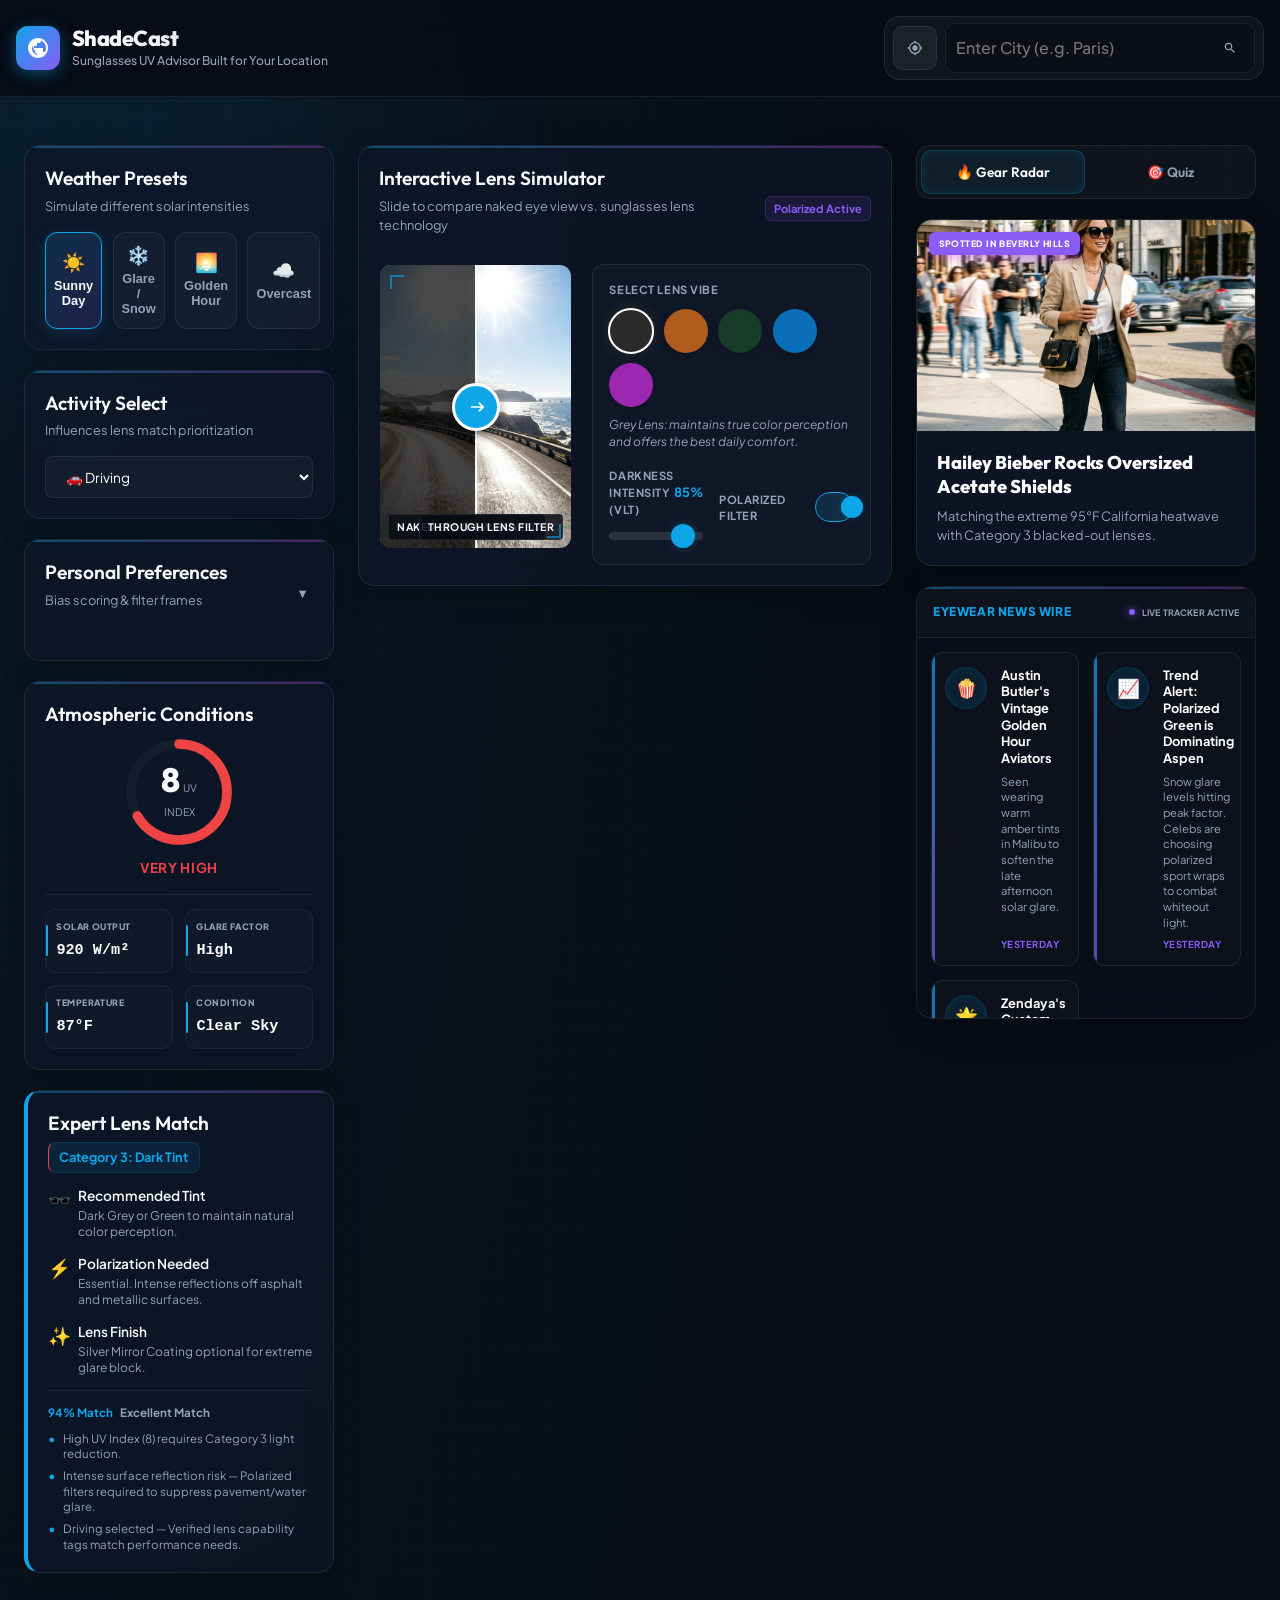
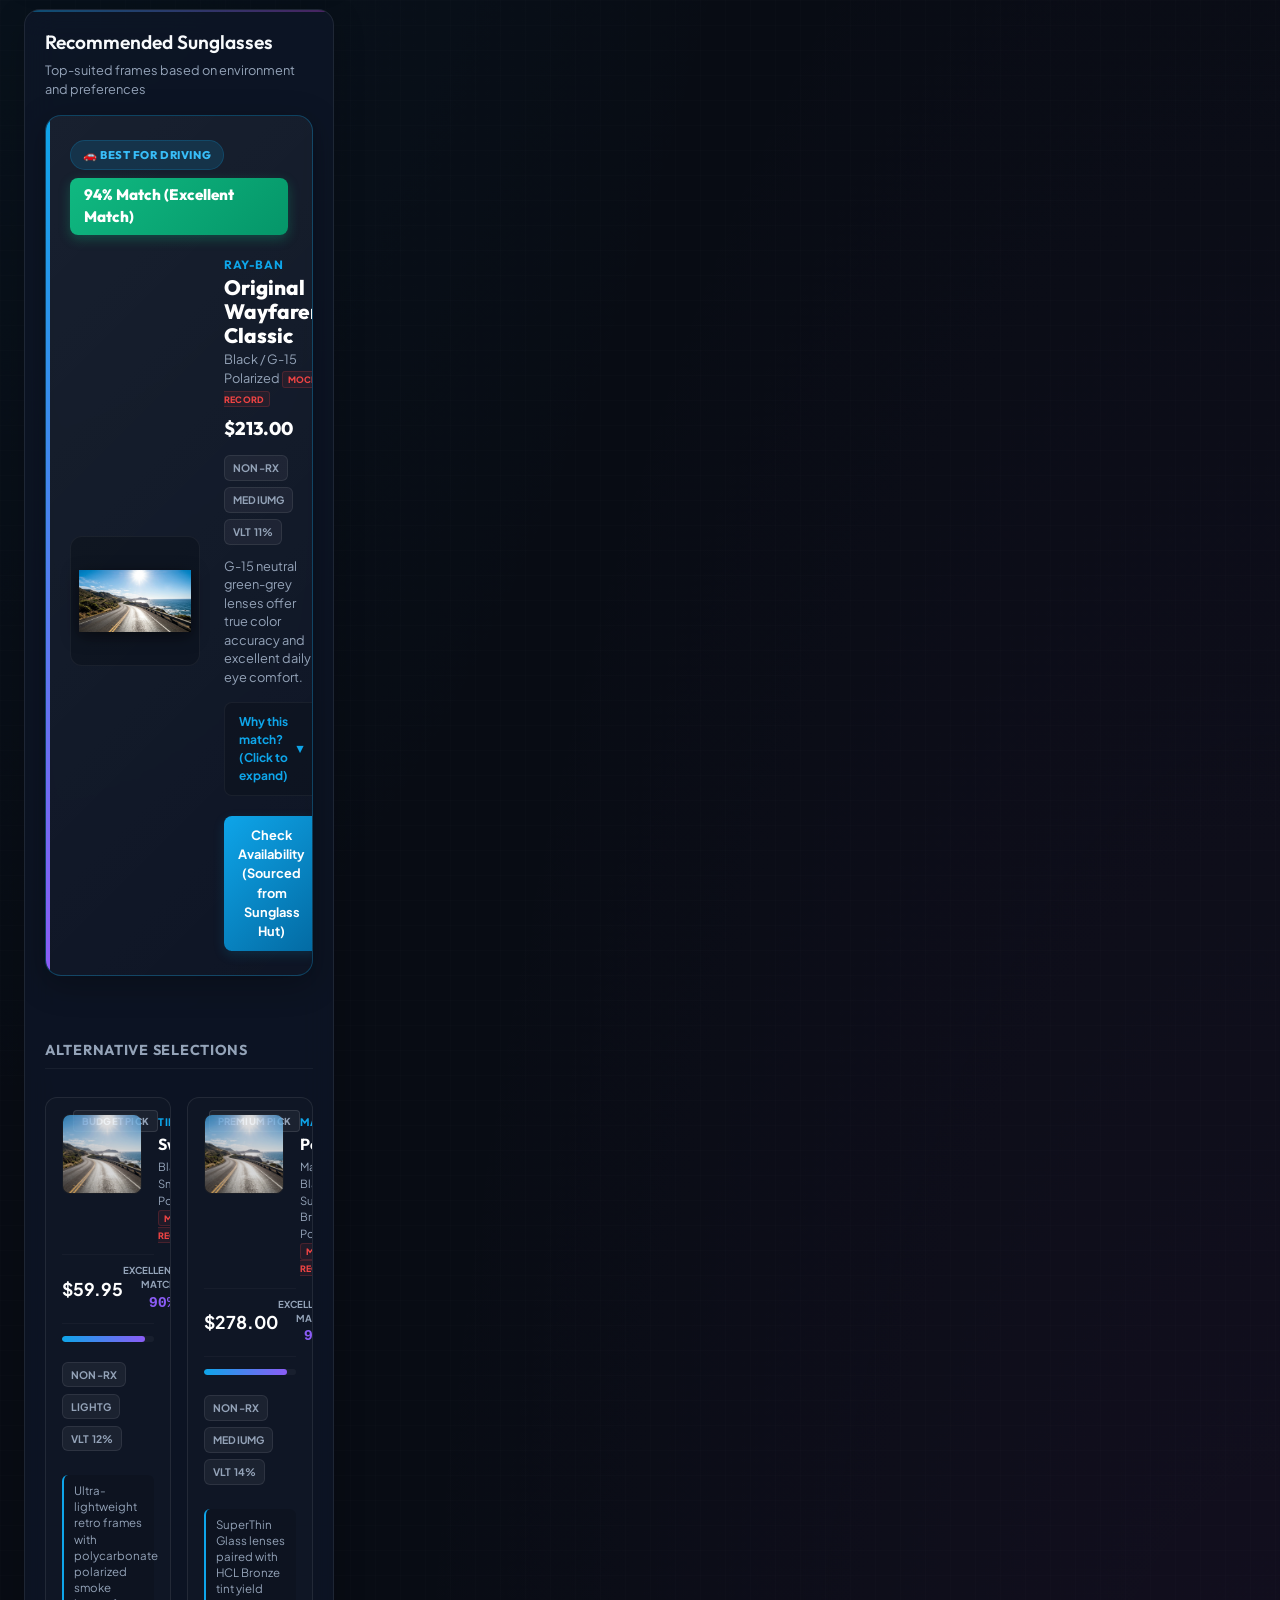
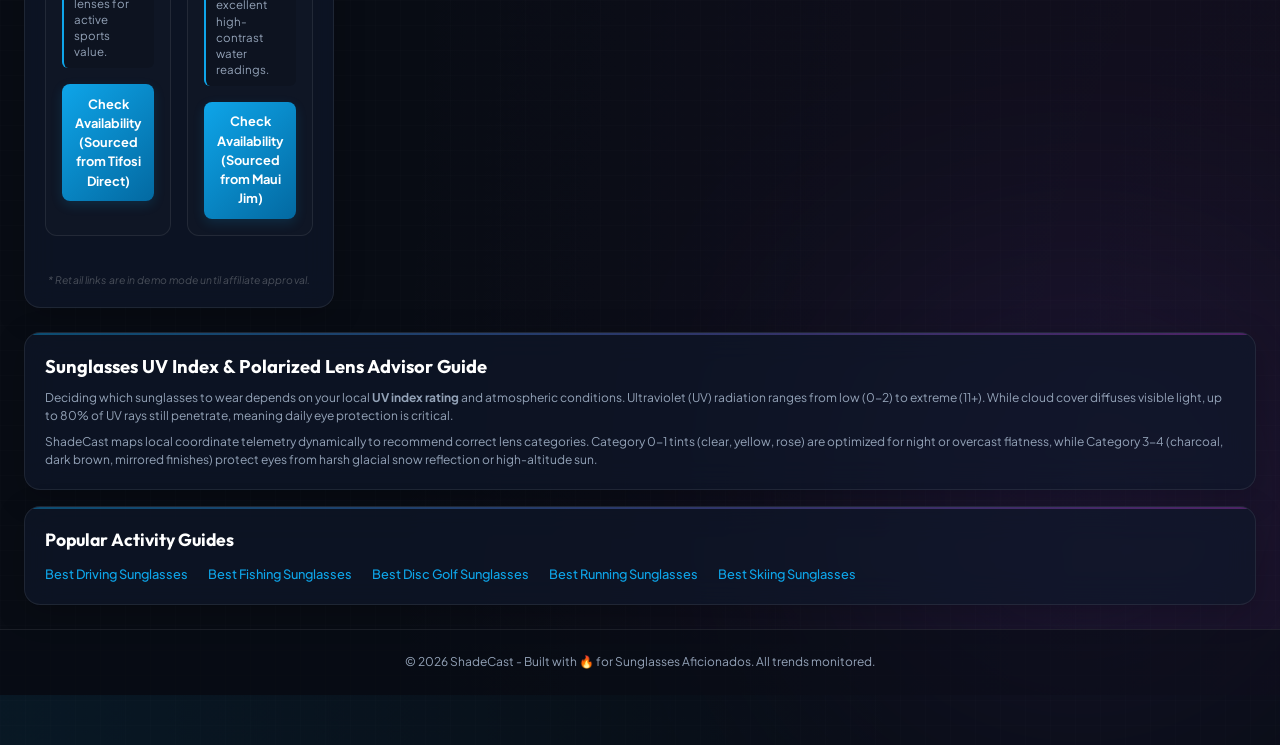
==== commit 47ca931b: "Feat: Overhauled recommendations layout, added Best Match Hero card, reason chips, empty state styli" ====
--- a/index.html
+++ b/index.html
@@ -720,7 +720,7 @@
         
         <!-- Tab System Header -->
         <div class="tab-header">
-          <button class="tab-btn active" id="tabBtnTmz" data-tab="tabTmz">🔥 TMZ</button>
+          <button class="tab-btn active" id="tabBtnTmz" data-tab="tabTmz">🔥 Gear Radar</button>
           <button class="tab-btn" id="tabBtnQuiz" data-tab="tabQuiz">🎯 Quiz</button>
           <button class="tab-btn" id="tabBtnAdmin" data-tab="tabAdmin" style="display: none;">📊 Telemetry</button>
         </div>
--- a/style.css
+++ b/style.css
@@ -2409,3 +2409,305 @@
   outline: 2px dashed var(--accent-blue) !important;
   outline-offset: 2px !important;
 }
+
+/* ==========================================
+   10. POLISHED FRONT-END CONVERSION STYLES
+   ========================================== */
+
+/* Best Match Hero Card */
+.hero-recommendation-card {
+  background: linear-gradient(135deg, rgba(255, 255, 255, 0.05) 0%, rgba(255, 255, 255, 0.01) 100%);
+  border: 1px solid rgba(14, 165, 233, 0.3); /* Subtle blue boundary highlight */
+  border-radius: 16px;
+  padding: 1.5rem;
+  margin-bottom: 1.5rem;
+  position: relative;
+  overflow: hidden;
+  box-shadow: 0 8px 32px rgba(0, 0, 0, 0.3);
+}
+
+.hero-recommendation-card::before {
+  content: '';
+  position: absolute;
+  top: 0;
+  left: 0;
+  width: 4px;
+  height: 100%;
+  background: linear-gradient(to bottom, var(--accent-blue), var(--accent-purple));
+}
+
+.hero-header {
+  display: flex;
+  justify-content: space-between;
+  align-items: center;
+  margin-bottom: 1rem;
+  flex-wrap: wrap;
+  gap: 0.5rem;
+}
+
+.hero-activity-badge {
+  font-family: 'Outfit', sans-serif;
+  font-size: 0.7rem;
+  font-weight: 800;
+  text-transform: uppercase;
+  letter-spacing: 0.05em;
+  background: rgba(14, 165, 233, 0.15);
+  color: #38bdf8;
+  padding: 0.35rem 0.75rem;
+  border-radius: 9999px;
+  border: 1px solid rgba(14, 165, 233, 0.2);
+}
+
+.hero-match-badge {
+  font-family: 'Outfit', sans-serif;
+  font-size: 0.95rem;
+  font-weight: 800;
+  background: linear-gradient(135deg, #10b981 0%, #059669 100%);
+  color: #fff;
+  padding: 0.35rem 0.85rem;
+  border-radius: 8px;
+  box-shadow: 0 4px 12px rgba(16, 185, 129, 0.3);
+}
+
+.hero-body {
+  display: flex;
+  gap: 1.5rem;
+  flex-direction: column;
+}
+
+@media (min-width: 576px) {
+  .hero-body {
+    flex-direction: row;
+    align-items: center;
+  }
+}
+
+.hero-img-container {
+  width: 130px;
+  height: 130px;
+  background: rgba(0, 0, 0, 0.2);
+  border-radius: 12px;
+  display: flex;
+  align-items: center;
+  justify-content: center;
+  padding: 0.5rem;
+  flex-shrink: 0;
+  border: 1px solid rgba(255, 255, 255, 0.05);
+}
+
+.hero-img {
+  max-width: 100%;
+  max-height: 100%;
+  object-fit: contain;
+  filter: drop-shadow(0 4px 8px rgba(0,0,0,0.5));
+}
+
+.hero-content {
+  flex: 1;
+}
+
+.hero-brand {
+  font-family: 'Outfit', sans-serif;
+  font-size: 0.75rem;
+  font-weight: 700;
+  text-transform: uppercase;
+  color: var(--accent-blue);
+  letter-spacing: 0.05em;
+}
+
+.hero-model {
+  font-family: 'Outfit', sans-serif;
+  font-size: 1.4rem;
+  font-weight: 800;
+  color: #fff;
+  line-height: 1.15;
+  margin-bottom: 0.15rem;
+}
+
+.hero-variant {
+  font-size: 0.8rem;
+  color: var(--text-secondary);
+  margin-bottom: 0.75rem;
+}
+
+.hero-price-row {
+  display: flex;
+  align-items: center;
+  gap: 0.75rem;
+  margin-bottom: 0.75rem;
+}
+
+.hero-price {
+  font-family: 'Outfit', sans-serif;
+  font-size: 1.25rem;
+  font-weight: 800;
+  color: #fff;
+}
+
+.hero-reason-chips, .product-chips {
+  display: flex;
+  flex-wrap: wrap;
+  gap: 0.4rem;
+  margin-bottom: 0.75rem;
+}
+
+.product-chip {
+  font-size: 0.65rem;
+  font-weight: 700;
+  background: rgba(255, 255, 255, 0.05);
+  border: 1px solid rgba(255, 255, 255, 0.08);
+  color: var(--text-secondary);
+  padding: 0.25rem 0.5rem;
+  border-radius: 6px;
+  text-transform: uppercase;
+  letter-spacing: 0.02em;
+}
+
+.hero-short-reason {
+  font-size: 0.8rem;
+  color: var(--text-secondary);
+  line-height: 1.45;
+  margin-bottom: 1rem;
+}
+
+/* Accordion Why This Match details */
+.why-match-details {
+  border: 1px solid rgba(255, 255, 255, 0.05);
+  background: rgba(0, 0, 0, 0.15);
+  border-radius: 8px;
+  margin-bottom: 1.25rem;
+  overflow: hidden;
+}
+
+.why-match-details summary {
+  padding: 0.6rem 0.85rem;
+  font-size: 0.75rem;
+  font-weight: 700;
+  color: var(--accent-blue);
+  cursor: pointer;
+  outline: none;
+  list-style: none;
+  display: flex;
+  justify-content: space-between;
+  align-items: center;
+  transition: background 0.2s;
+}
+
+.why-match-details summary::after {
+  content: '▼';
+  font-size: 0.6rem;
+  transition: transform 0.2s;
+}
+
+.why-match-details[open] summary::after {
+  transform: rotate(180deg);
+}
+
+.why-match-details summary:hover {
+  background: rgba(255, 255, 255, 0.02);
+}
+
+.why-match-content {
+  padding: 0.75rem 0.85rem;
+  border-top: 1px solid rgba(255, 255, 255, 0.05);
+  font-size: 0.75rem;
+  color: var(--text-secondary);
+  display: flex;
+  flex-direction: column;
+  gap: 0.45rem;
+}
+
+.hero-actions {
+  display: flex;
+}
+
+/* Secondary Cards Alternatives Grid */
+.alternatives-heading {
+  font-family: 'Outfit', sans-serif;
+  font-size: 0.9rem;
+  font-weight: 700;
+  text-transform: uppercase;
+  letter-spacing: 0.05em;
+  color: var(--text-secondary);
+  margin: 1.5rem 0 0.75rem 0;
+  border-bottom: 1px solid rgba(255,255,255,0.05);
+  padding-bottom: 0.35rem;
+}
+
+.alternatives-grid {
+  display: grid;
+  grid-template-columns: 1fr;
+  gap: 1rem;
+}
+
+@media (min-width: 576px) {
+  .alternatives-grid {
+    grid-template-columns: repeat(2, 1fr);
+  }
+}
+
+/* Muted Demo Affiliate Notice */
+.demo-affiliate-note {
+  font-size: 0.65rem;
+  color: rgba(255, 255, 255, 0.25);
+  margin-top: 1.25rem;
+  text-align: center;
+  font-style: italic;
+  letter-spacing: 0.01em;
+}
+
+/* Empty State Card */
+.no-match-card {
+  background: rgba(239, 68, 68, 0.03);
+  border: 1px solid rgba(239, 68, 68, 0.2);
+  border-radius: 16px;
+  padding: 1.5rem;
+  text-align: left;
+}
+
+.no-match-header {
+  display: flex;
+  align-items: center;
+  gap: 0.75rem;
+  margin-bottom: 1rem;
+}
+
+.no-match-icon {
+  font-size: 1.5rem;
+  flex-shrink: 0;
+}
+
+.no-match-header h3 {
+  font-family: 'Outfit', sans-serif;
+  font-size: 1.1rem;
+  font-weight: 800;
+  color: #ef4444;
+}
+
+.no-match-body p {
+  font-size: 0.8rem;
+  color: var(--text-secondary);
+  line-height: 1.45;
+  margin-bottom: 1rem;
+}
+
+.suggested-fixes {
+  list-style: none;
+  padding: 0;
+  margin: 0;
+  display: flex;
+  flex-direction: column;
+  gap: 0.6rem;
+}
+
+.suggested-fixes li {
+  font-size: 0.75rem;
+  color: var(--text-secondary);
+  line-height: 1.4;
+  padding-left: 0.25rem;
+}
+
+.suggested-fixes li strong {
+  color: #fff;
+}
+
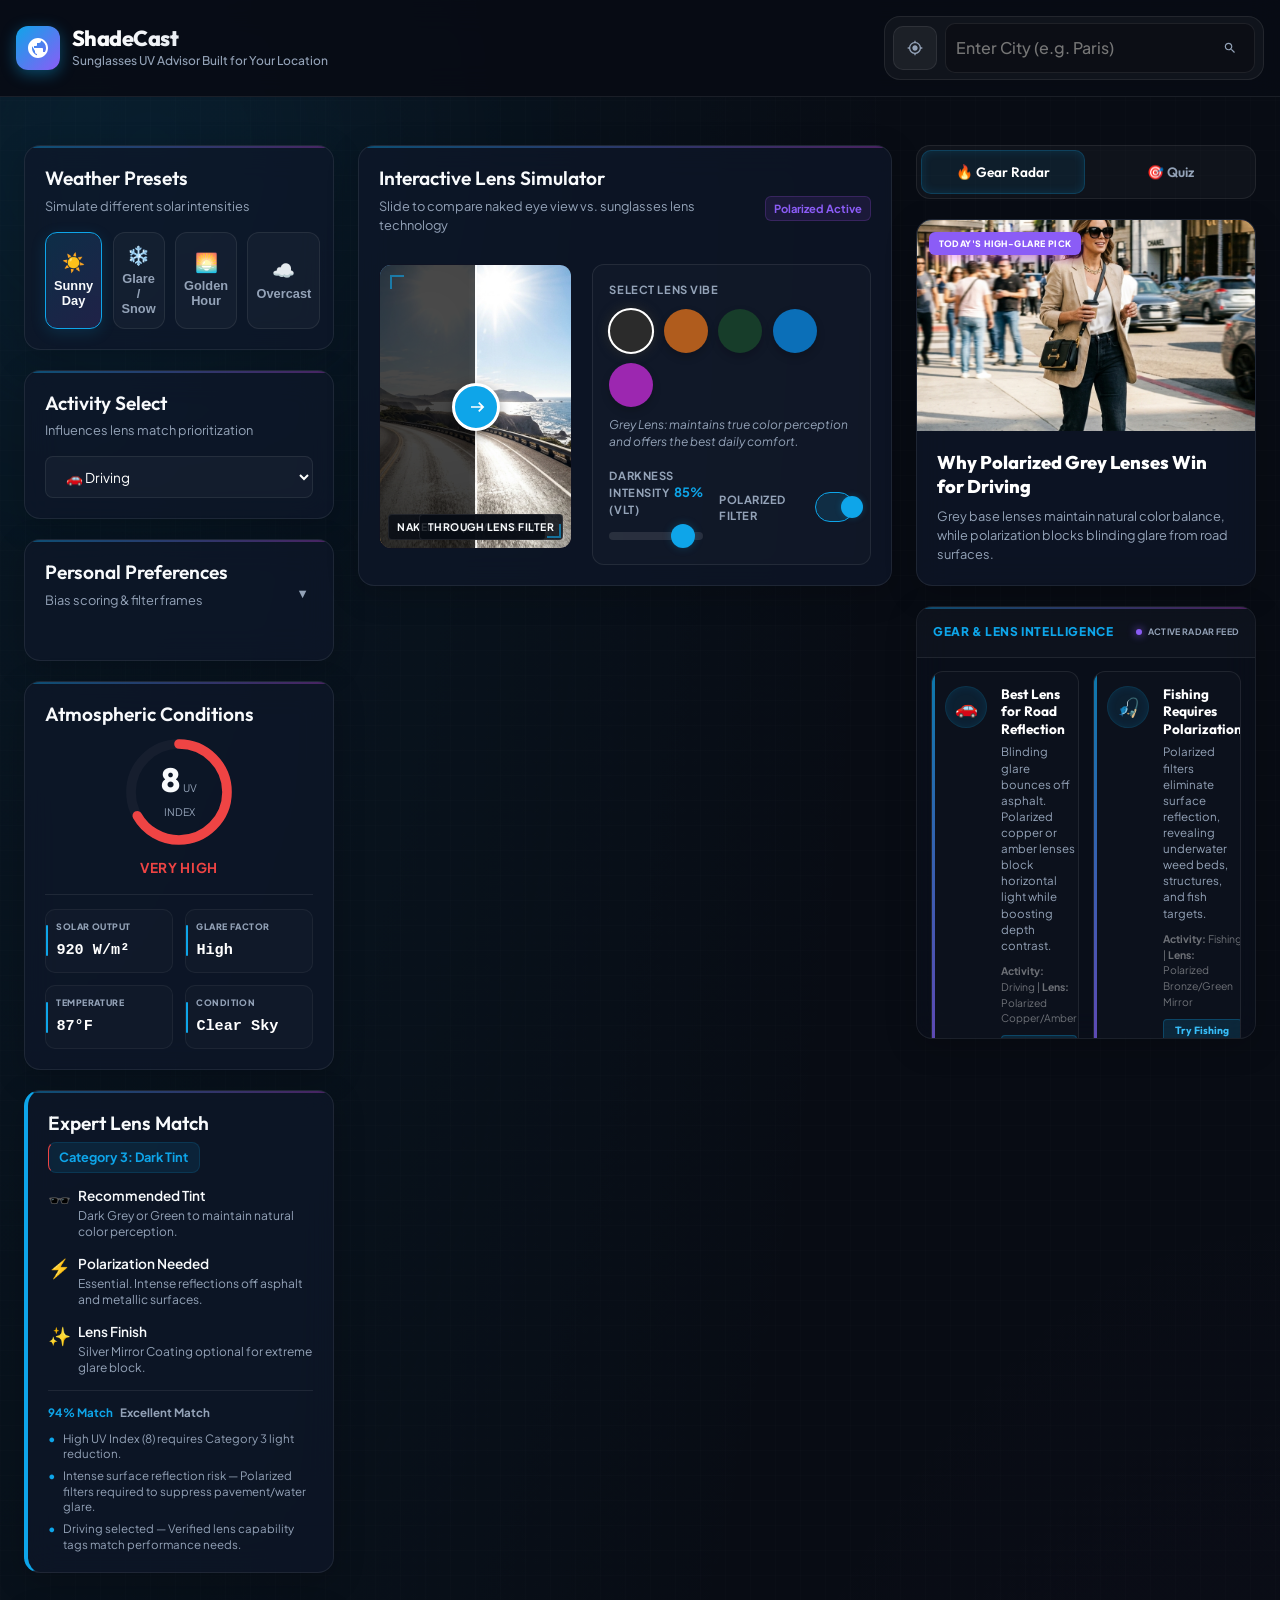
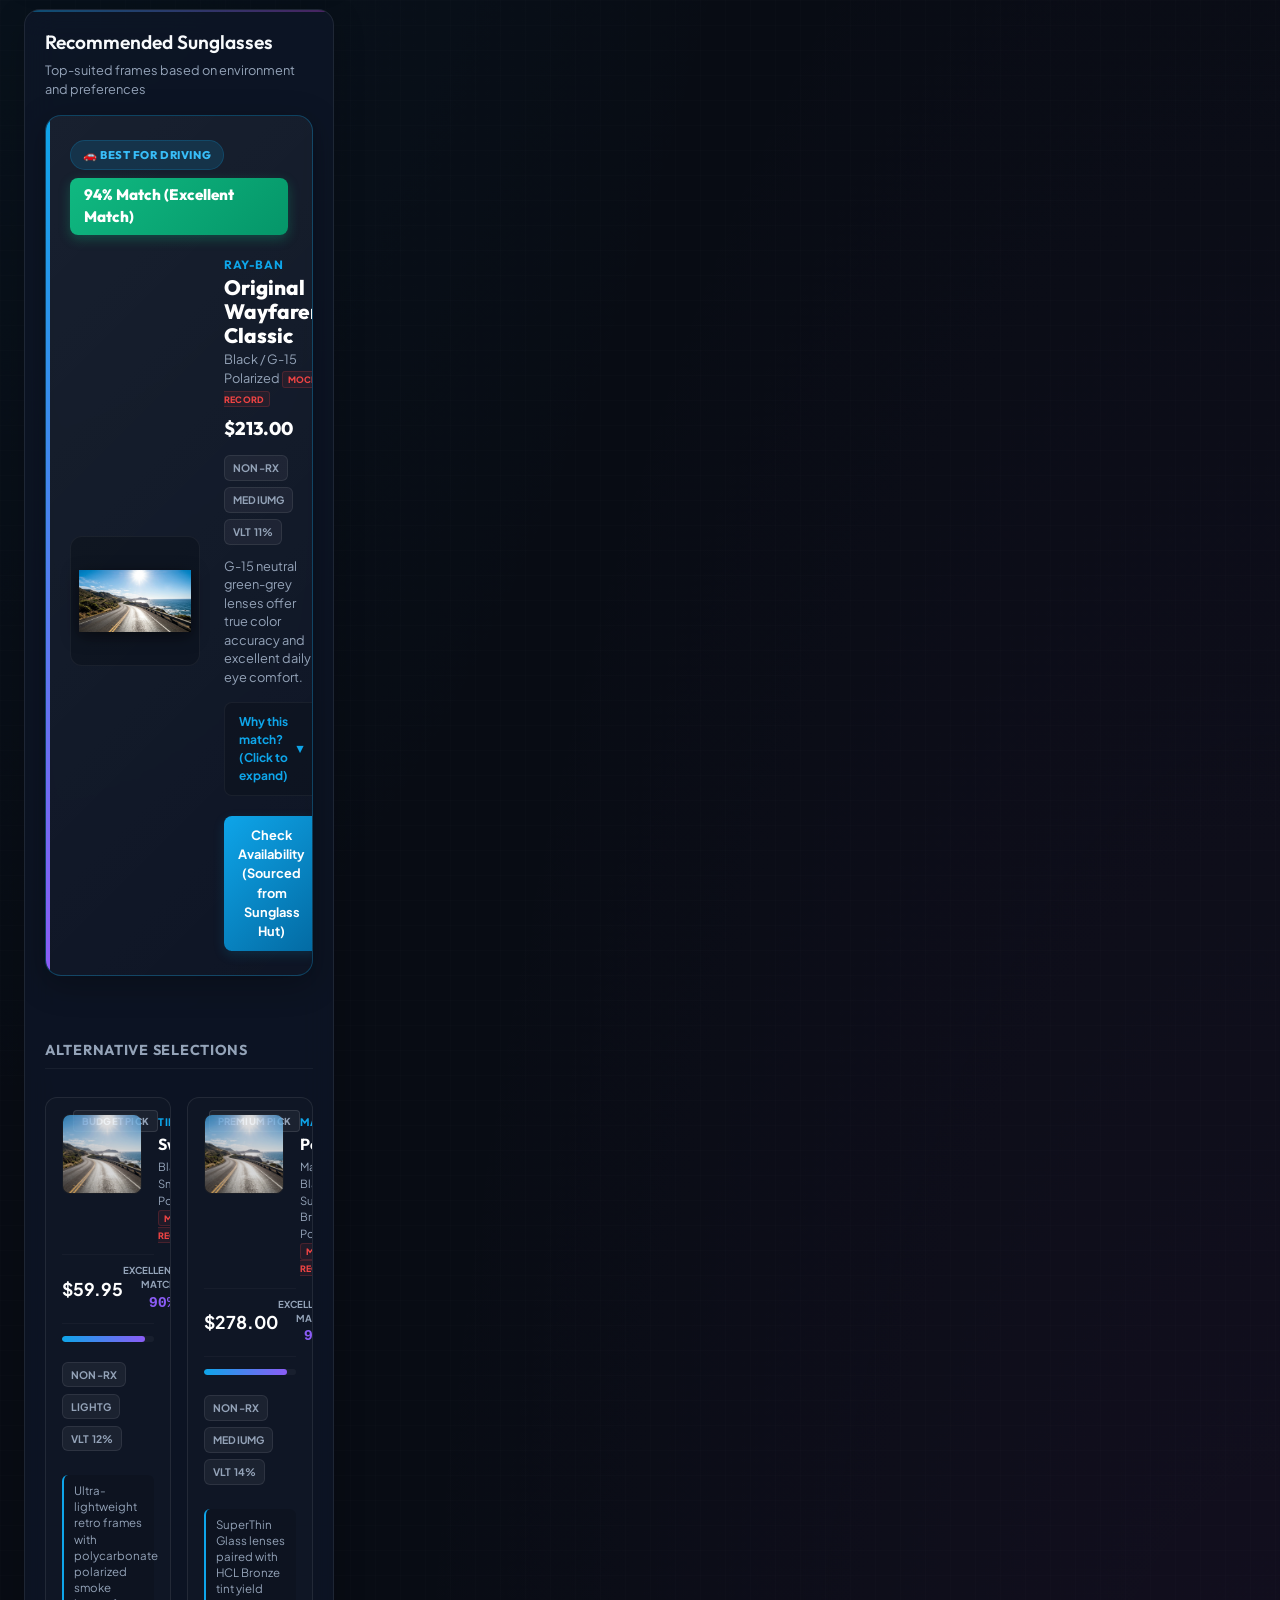
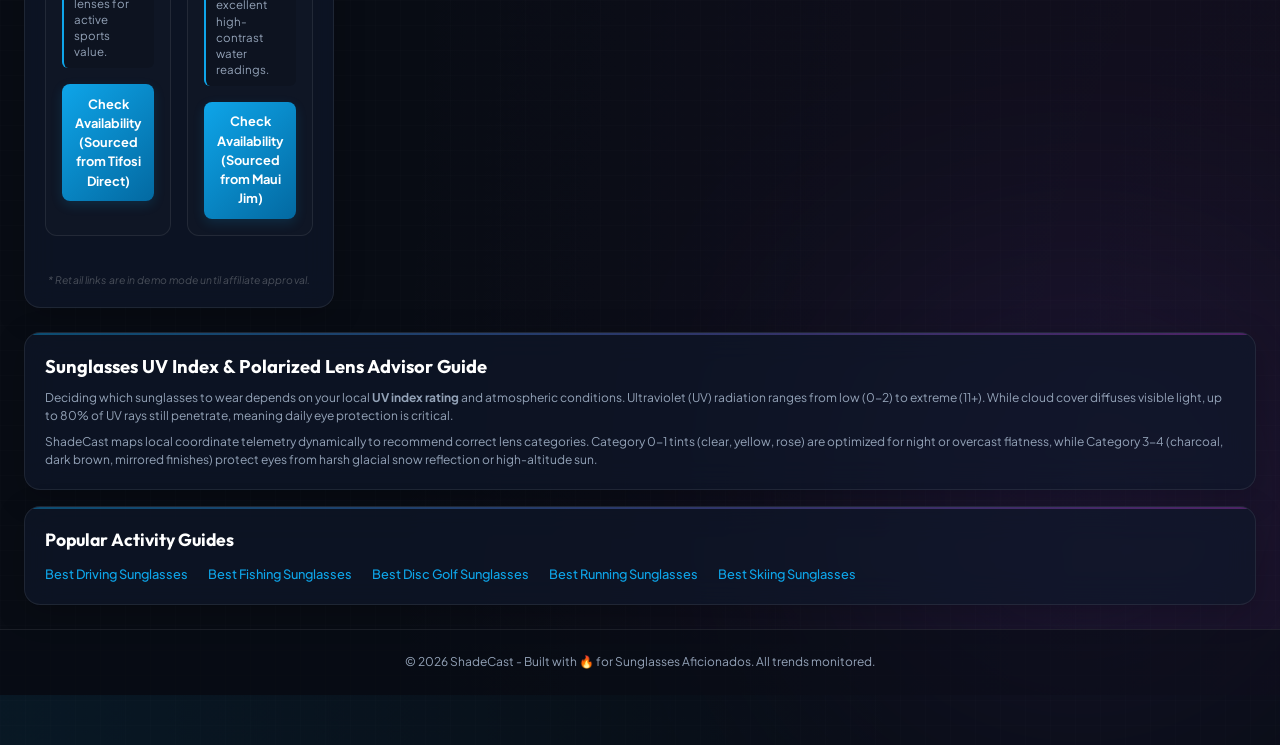
==== commit 8c43bb76: "Feat: Cleaned up Gear Radar content, replacing gossip feed with helpful lens buying guides and 'Try " ====
--- a/index.html
+++ b/index.html
@@ -729,53 +729,53 @@
         <div class="tab-pane active" id="tabTmz">
           <div class="tmz-dashboard-grid">
             
-            <!-- Left Side: Featured Paparazzi Spotting Card -->
+            <!-- Left Side: Featured Lens Selection Card -->
             <div class="glass-card tmz-featured-card">
               <div class="tmz-hero">
-                <img src="assets/celebrity.jpg" alt="Celebrity spotted wearing premium designer sunglasses style trends matching UV advisor ratings" class="tmz-hero-img" id="tmzHeroImg">
-                <span class="badge-hot" id="tmzHeroBadge">SPOTTED IN BEVERLY HILLS</span>
+                <img src="assets/celebrity.jpg" alt="Polarized driving sunglasses style and lens technology matching high-glare requirements" class="tmz-hero-img" id="tmzHeroImg">
+                <span class="badge-hot" id="tmzHeroBadge">TODAY'S HIGH-GLARE PICK</span>
               </div>
               <div class="tmz-featured-body">
-                <h3 id="tmzHeroTitle" class="tmz-featured-title">Hailey Bieber Rocks Oversized Acetate Shields</h3>
-                <p id="tmzHeroDesc" class="tmz-featured-desc">Matching the extreme 95°F California heatwave with Category 3 blacked-out lenses.</p>
-              </div>
-            </div>
-
-            <!-- Right Side: Live Eyewear News Wire Dashboard Card -->
+                <h3 id="tmzHeroTitle" class="tmz-featured-title">Why Polarized Grey Lenses Win for Driving</h3>
+                <p id="tmzHeroDesc" class="tmz-featured-desc">Grey base lenses maintain natural color balance, while polarization blocks blinding glare from roads and metallic surfaces.</p>
+              </div>
+            </div>
+
+            <!-- Right Side: Live Eyewear Intelligence Card -->
             <div class="glass-card tmz-wire-card">
               <div class="tmz-feed-header">
-                <span class="tmz-wire-title">Eyewear News Wire</span>
+                <span class="tmz-wire-title">Gear & Lens Intelligence</span>
                 <div class="tmz-live-indicator">
                   <span class="live-pulse-dot"></span>
-                  <span class="tmz-live-text">Live Tracker Active</span>
+                  <span class="tmz-live-text">Active Radar Feed</span>
                 </div>
               </div>
               
               <div class="tmz-feed-list" id="tmzFeedList">
                 <div class="tmz-news-item">
-                  <div class="tmz-news-thumb">🍿</div>
+                  <div class="tmz-news-thumb">🚗</div>
                   <div class="tmz-news-body">
-                    <h4>Austin Butler's Vintage Golden Hour Aviators</h4>
-                    <p>Seen wearing warm amber tints in Malibu to soften the late afternoon solar glare.</p>
-                    <span class="news-time">2 hours ago</span>
+                    <h4>Best Lens for Road Reflection</h4>
+                    <p>Blinding glare bounces off asphalt. Polarized copper or amber lenses block horizontal light while boosting depth contrast.</p>
+                    <span class="news-time">Driving</span>
                   </div>
                 </div>
 
                 <div class="tmz-news-item">
-                  <div class="tmz-news-thumb">📈</div>
+                  <div class="tmz-news-thumb">🎣</div>
                   <div class="tmz-news-body">
-                    <h4>Trend Alert: Polarized Green is Dominating Aspen</h4>
-                    <p>Snow glare levels hitting peak factor. Celebs are choosing polarized sport wraps.</p>
-                    <span class="news-time">5 hours ago</span>
+                    <h4>Fishing Requires Polarization</h4>
+                    <p>Polarized filters eliminate surface reflection, revealing underwater weed beds, structures, and fish targets.</p>
+                    <span class="news-time">Fishing</span>
                   </div>
                 </div>
 
                 <div class="tmz-news-item">
-                  <div class="tmz-news-thumb">🌟</div>
+                  <div class="tmz-news-thumb">🥏</div>
                   <div class="tmz-news-body">
-                    <h4>Zendaya's Custom Rose Tints Trend</h4>
-                    <p>Styled at the London premier. Rose lenses boost contrast and style points alike.</p>
-                    <span class="news-time">Yesterday</span>
+                    <h4>Rose & Green Lenses for Disc Golf</h4>
+                    <p>Tonal rose and green tints filter foliage colors to make target baskets and disc flight lines stand out sharply.</p>
+                    <span class="news-time">Disc Golf</span>
                   </div>
                 </div>
               </div>
--- a/style.css
+++ b/style.css
@@ -2340,6 +2340,10 @@
   text-decoration: none;
   transition: all 0.2s;
   box-shadow: 0 4px 12px rgba(14, 165, 233, 0.15);
+  min-height: 44px;
+  display: inline-flex;
+  align-items: center;
+  justify-content: center;
 }
 @media (hover: hover) {
   .product-outlink-btn:hover {
@@ -2405,7 +2409,8 @@
 button:focus-visible,
 select:focus-visible,
 input:focus-visible,
-a:focus-visible {
+a:focus-visible,
+summary:focus-visible {
   outline: 2px dashed var(--accent-blue) !important;
   outline-offset: 2px !important;
 }
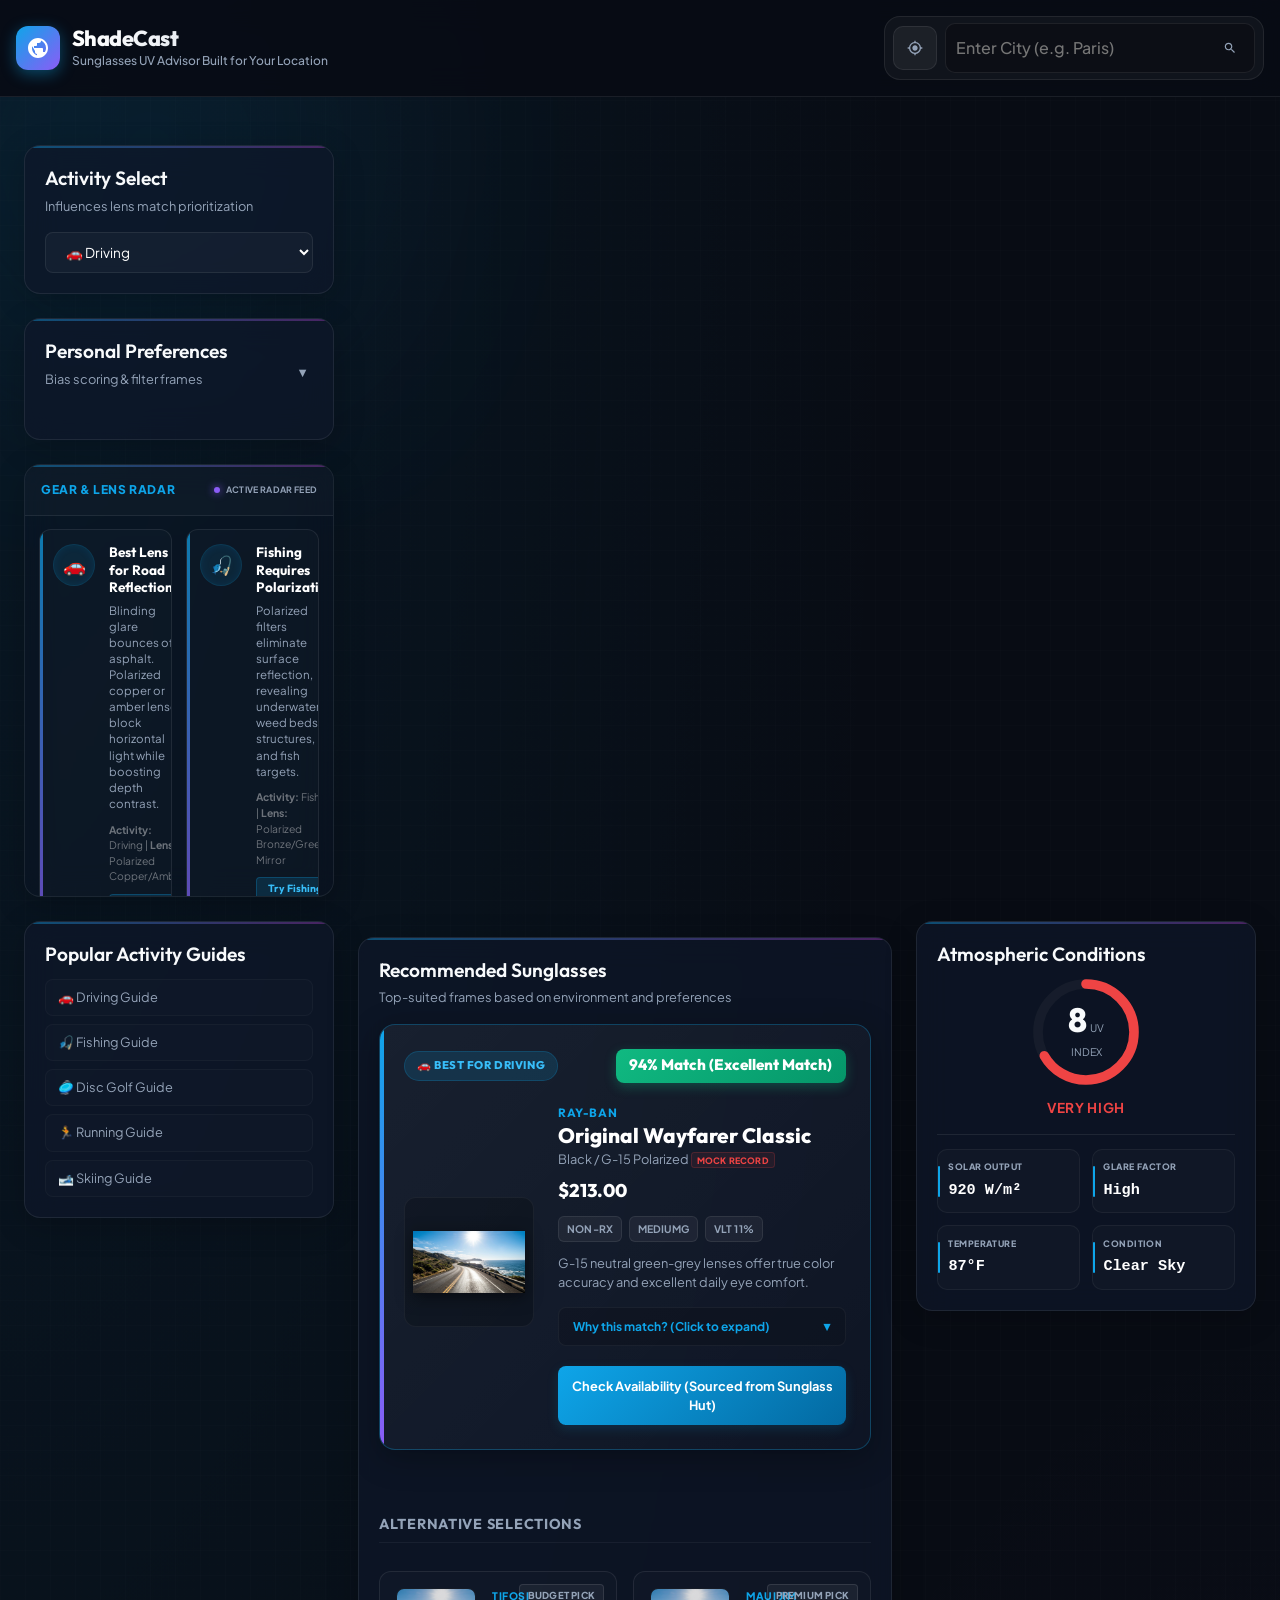
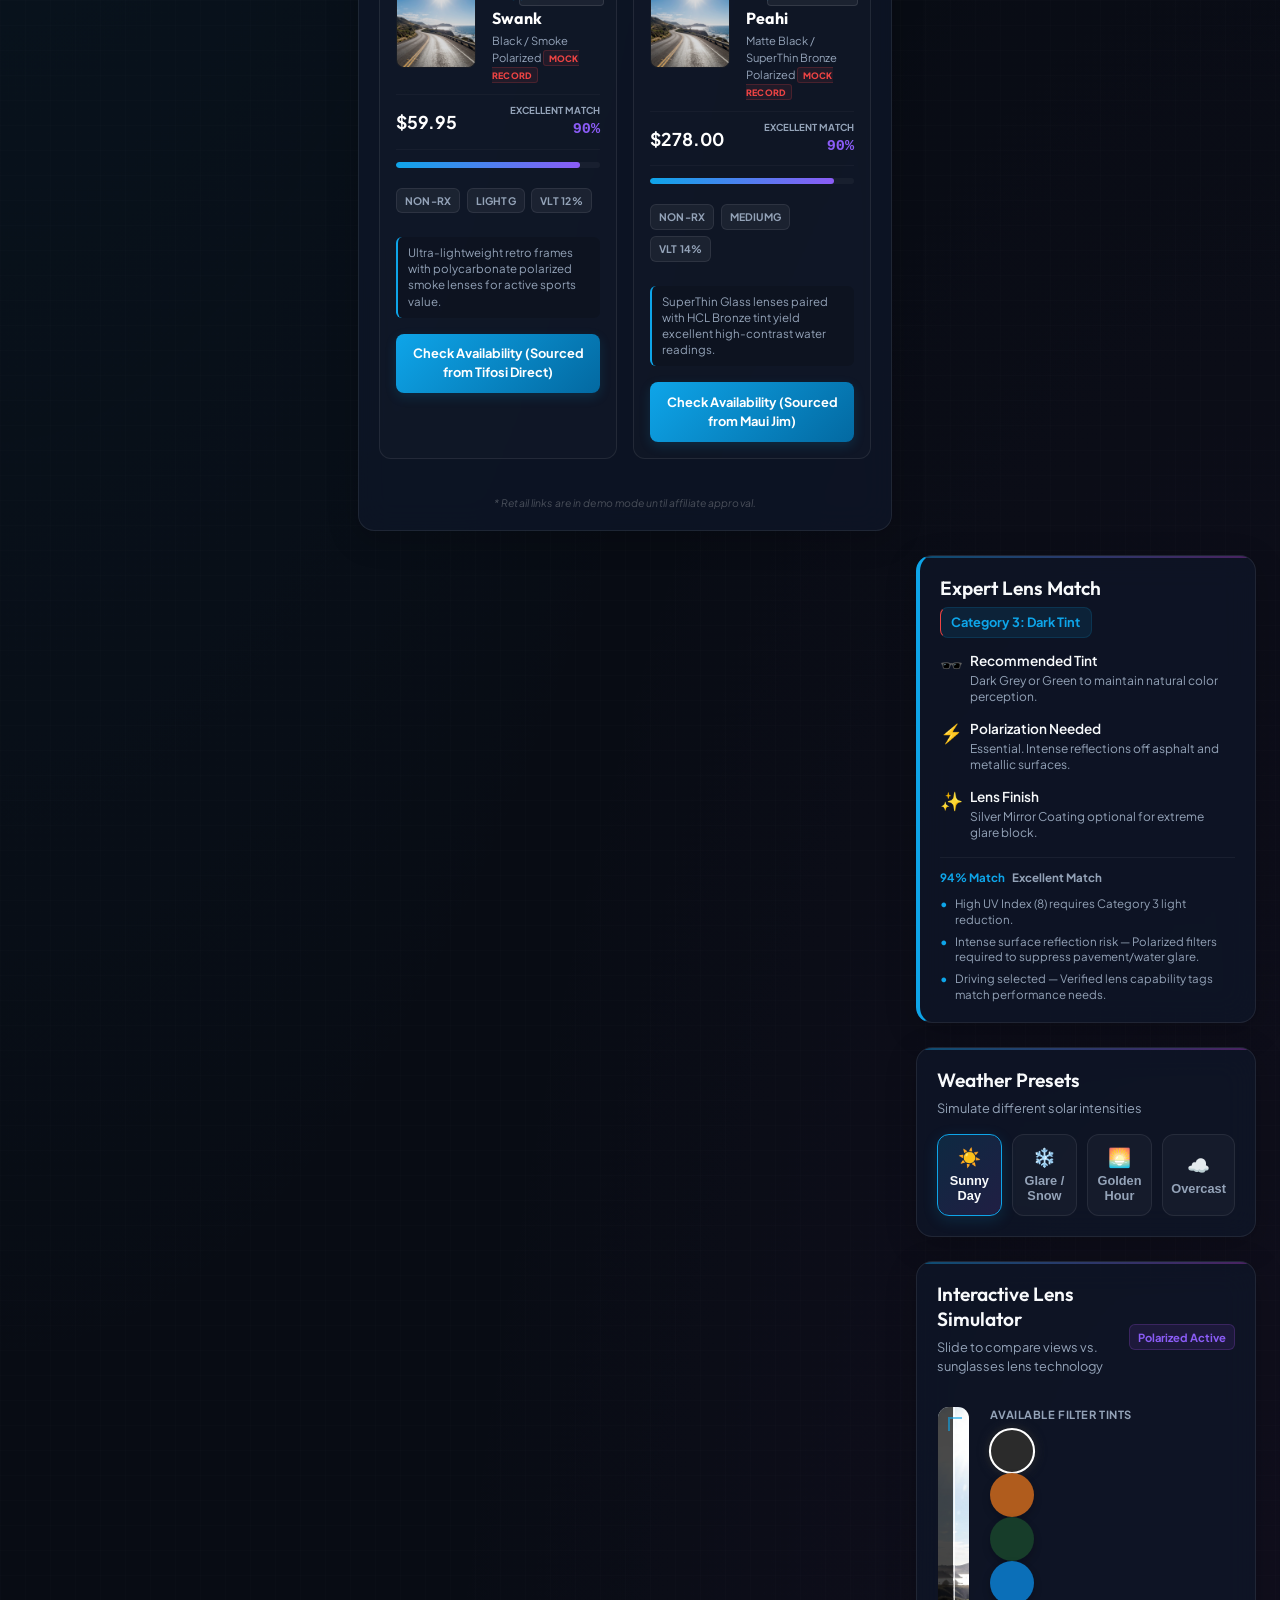
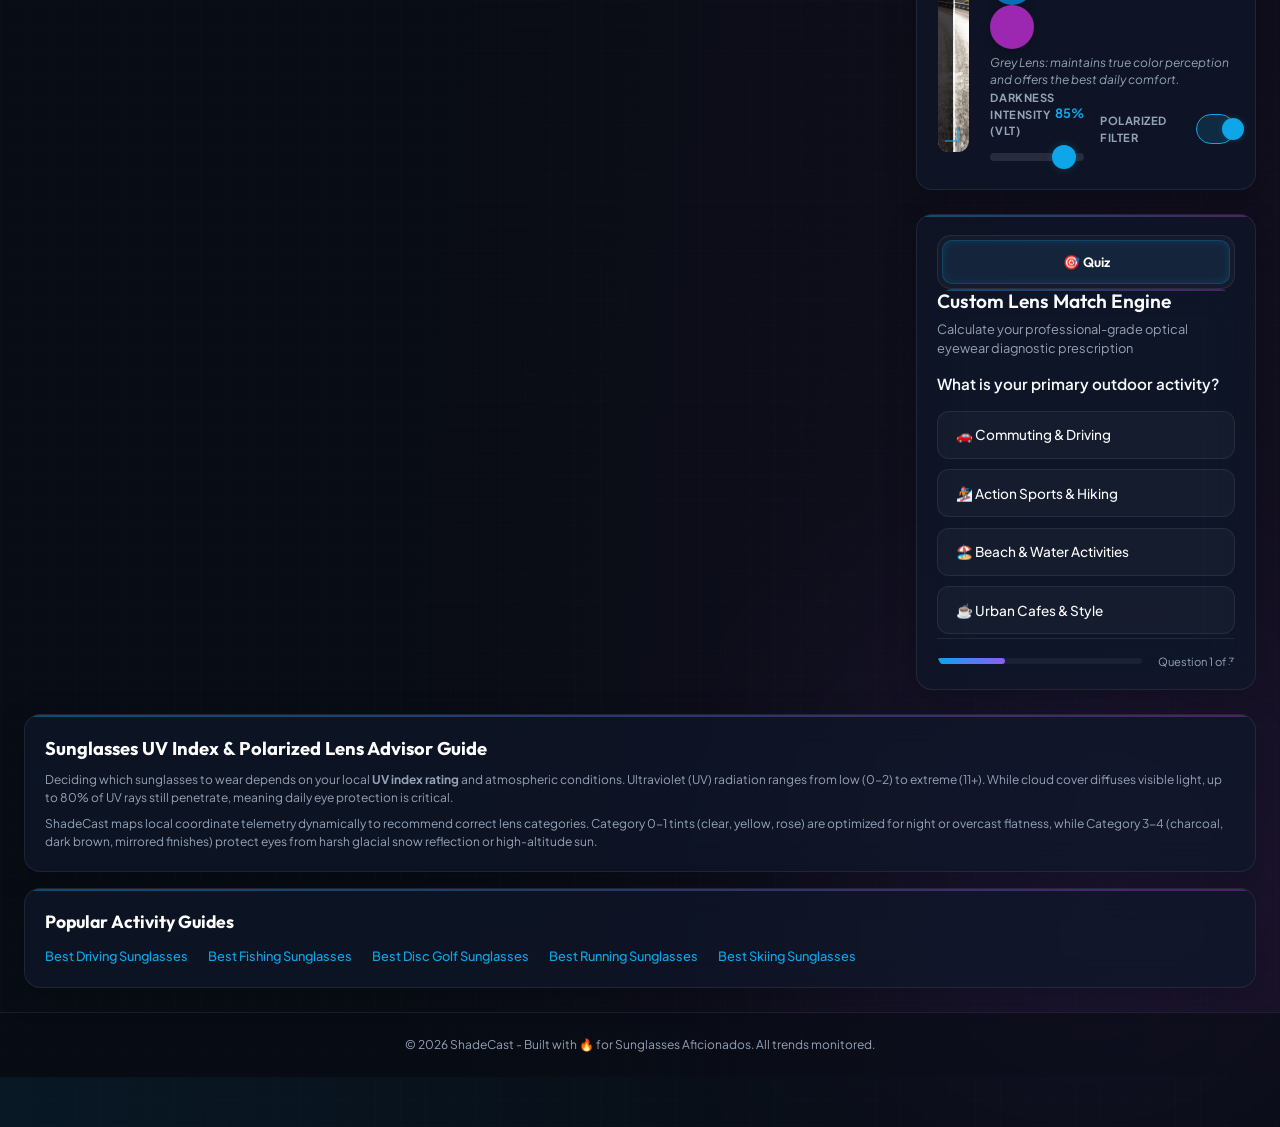
==== commit df572015: "Feat: Implemented Phase 6A: Premium Desktop UX Elevation, introducing three-zone cockpit grid at 120" ====
--- a/index.html
+++ b/index.html
@@ -436,357 +436,318 @@
   <main class="app-layout">
     <div class="layout-grid">
 
-      <!-- Column 1: Weather Dashboard & Recommendation -->
-      <section class="dashboard-col" aria-label="Weather Dashboard">
+      <!-- 1. Activity Selector Card -->
+      <div class="glass-card activity-card">
+        <h2 class="card-title">Activity Select</h2>
+        <p class="card-desc">Influences lens match prioritization</p>
+        <label for="activitySelect" class="sr-only">Choose Activity</label>
+        <select id="activitySelect">
+          <option value="driving">🚗 Driving</option>
+          <option value="fishing">🎣 Fishing</option>
+          <option value="disc golf">🥏 Disc Golf</option>
+          <option value="golf">⛳ Golf</option>
+          <option value="running">🏃 Running</option>
+          <option value="cycling">🚴 Cycling</option>
+          <option value="hiking">🥾 Hiking</option>
+          <option value="beach">🏖️ Beach Use</option>
+          <option value="boating">⛵ Boating</option>
+          <option value="skiing">🎿 Skiing / Snowboarding</option>
+        </select>
+      </div>
+
+      <!-- 2. Compact User Preferences Card -->
+      <div class="glass-card preferences-card" id="prefCard">
+        <div class="card-header-flex" id="prefCardHeader" style="cursor: pointer;">
+          <div>
+            <h2 class="card-title">Personal Preferences</h2>
+            <p class="card-desc">Bias scoring & filter frames</p>
+          </div>
+          <button class="toggle-btn" id="btnTogglePrefs">▼</button>
+        </div>
+        <div class="collapsible-content" id="prefCardContent" style="display: none;">
+          <div class="pref-drawer-inner">
+            <div class="pref-field">
+              <label for="prefMaxBudget">Maximum Budget ($)</label>
+              <input type="number" id="prefMaxBudget" placeholder="e.g. 150" min="0">
+            </div>
+            <div class="pref-field">
+              <label for="prefBrand">Preferred Brand</label>
+              <select id="prefBrand">
+                <option value="">Any Brand</option>
+                <option value="Ray-Ban">Ray-Ban</option>
+                <option value="Oakley">Oakley</option>
+                <option value="Maui Jim">Maui Jim</option>
+                <option value="Smith">Smith</option>
+                <option value="Goodr">Goodr</option>
+                <option value="Spy Optic">Spy Optic</option>
+                <option value="Julbo">Julbo</option>
+              </select>
+            </div>
+            <div class="pref-field">
+              <label for="prefSensitivity">Light Sensitivity</label>
+              <select id="prefSensitivity">
+                <option value="normal">Normal</option>
+                <option value="moderate">Moderate</option>
+                <option value="high">🔥 High Sensitivity</option>
+                <option value="low">❄️ Low Sensitivity</option>
+              </select>
+            </div>
+            <div class="pref-field checkbox-field">
+              <label for="prefRx">
+                <input type="checkbox" id="prefRx"> Rx Lenses Required
+               </label>
+            </div>
+          </div>
+        </div>
+      </div>
+
+      <!-- 3. Gear Radar Card -->
+      <div class="glass-card tmz-wire-card" id="gearRadarCard">
+        <div class="tmz-feed-header">
+          <span class="tmz-wire-title">Gear & Lens Radar</span>
+          <div class="tmz-live-indicator">
+            <span class="live-pulse-dot"></span>
+            <span class="tmz-live-text">Active Radar Feed</span>
+          </div>
+        </div>
+        <div class="tmz-feed-list" id="tmzFeedList">
+          <!-- dynamic buying guides will be loaded here by app.js -->
+        </div>
+      </div>
+
+      <!-- 4. Popular Activity Guides Card -->
+      <div class="glass-card nav-guides-card">
+        <h2 class="card-title">Popular Activity Guides</h2>
+        <div class="nav-guides-list" style="display: flex; flex-direction: column; gap: 0.5rem; margin-top: 0.75rem;">
+          <a href="https://briancrouse77.github.io/shadecast/best-driving-sunglasses/" class="guide-link">🚗 Driving Guide</a>
+          <a href="https://briancrouse77.github.io/shadecast/best-fishing-sunglasses/" class="guide-link">🎣 Fishing Guide</a>
+          <a href="https://briancrouse77.github.io/shadecast/best-disc-golf-sunglasses/" class="guide-link">🥏 Disc Golf Guide</a>
+          <a href="https://briancrouse77.github.io/shadecast/best-running-sunglasses/" class="guide-link">🏃 Running Guide</a>
+          <a href="https://briancrouse77.github.io/shadecast/best-skiing-sunglasses/" class="guide-link">🎿 Skiing Guide</a>
+        </div>
+      </div>
+
+      <!-- 5. Recommended Sunglasses Card -->
+      <div class="glass-card products-recommendation-card" id="productsRecCard">
+        <h2 class="card-title glow-text">Recommended Sunglasses</h2>
+        <p class="card-desc">Top-suited frames based on environment and preferences</p>
+        <div class="products-grid-container" id="productsGridContainer">
+          <!-- Dynamic Affiliate cards injected here -->
+        </div>
+      </div>
+
+      <!-- 6. Weather Stats & Gauge Card -->
+      <div class="glass-card stats-card">
+        <h2 class="card-title" id="statsCardTitle">Atmospheric Conditions</h2>
+        <div class="tailored-badge" id="tailoredBadge" style="display: none;">📍 Tailored for Your Location</div>
         
-        <!-- Weather Presets (Quick Simulator Control) -->
-        <div class="glass-card presets-card">
-          <h2 class="card-title">Weather Presets</h2>
-          <p class="card-desc">Simulate different solar intensities</p>
-          <div class="presets-grid">
-            <button class="preset-btn active" data-preset="sunny" id="btnPresetSunny">
-              <span class="icon">☀️</span> Sunny Day
-            </button>
-            <button class="preset-btn" data-preset="glare" id="btnPresetGlare">
-              <span class="icon">❄️</span> Glare / Snow
-            </button>
-            <button class="preset-btn" data-preset="sunset" id="btnPresetSunset">
-              <span class="icon">🌅</span> Golden Hour
-            </button>
-            <button class="preset-btn" data-preset="overcast" id="btnPresetOvercast">
-              <span class="icon">☁️</span> Overcast
-            </button>
-          </div>
-        </div>
-
-        <!-- Activity Selector Card -->
-        <div class="glass-card activity-card">
-          <h2 class="card-title">Activity Select</h2>
-          <p class="card-desc">Influences lens match prioritization</p>
-          <label for="activitySelect" class="sr-only">Choose Activity</label>
-          <select id="activitySelect">
-            <option value="driving">🚗 Driving</option>
-            <option value="fishing">🎣 Fishing</option>
-            <option value="disc golf">🥏 Disc Golf</option>
-            <option value="golf">⛳ Golf</option>
-            <option value="running">🏃 Running</option>
-            <option value="cycling">🚴 Cycling</option>
-            <option value="hiking">🥾 Hiking</option>
-            <option value="beach">🏖️ Beach Use</option>
-            <option value="boating">⛵ Boating</option>
-            <option value="skiing">🎿 Skiing / Snowboarding</option>
-          </select>
-        </div>
-
-        <!-- Compact User Preferences Card -->
-        <div class="glass-card preferences-card" id="prefCard">
-          <div class="card-header-flex" id="prefCardHeader" style="cursor: pointer;">
+        <div class="uv-gauge-container">
+          <div class="uv-gauge">
+            <svg viewBox="0 0 100 100" class="gauge-svg">
+              <circle cx="50" cy="50" r="40" class="gauge-bg" />
+              <circle cx="50" cy="50" r="40" class="gauge-fill" id="uvGaugeFill" />
+            </svg>
+            <div class="uv-value-box">
+              <span class="uv-num" id="uvNumber">8</span>
+              <span class="uv-label">UV Index</span>
+            </div>
+          </div>
+          <div class="uv-rating" id="uvRatingText">Very High</div>
+        </div>
+
+        <div class="metrics-grid">
+          <div class="metric-item">
+            <span class="metric-label">Solar Output</span>
+            <span class="metric-val" id="metricSolar">920 W/m²</span>
+          </div>
+          <div class="metric-item">
+            <span class="metric-label">Glare Factor</span>
+            <span class="metric-val text-warning" id="metricGlare">High</span>
+          </div>
+          <div class="metric-item">
+            <span class="metric-label">Temperature</span>
+            <span class="metric-val" id="metricTemp">87°F</span>
+          </div>
+          <div class="metric-item">
+            <span class="metric-label">Condition</span>
+            <span class="metric-val" id="metricCondition">Clear Sky</span>
+          </div>
+        </div>
+      </div>
+
+      <!-- 7. Expert Lens Match Card -->
+      <div class="glass-card recommendation-card">
+        <h2 class="card-title glow-text">Expert Lens Match</h2>
+        <div class="recommendation-badge" id="recCategory">Category 3: Dark Tint</div>
+        
+        <div class="rec-details">
+          <div class="rec-item">
+            <div class="rec-icon">🕶️</div>
             <div>
-              <h2 class="card-title">Personal Preferences</h2>
-              <p class="card-desc">Bias scoring & filter frames</p>
-            </div>
-            <button class="toggle-btn" id="btnTogglePrefs">▼</button>
-          </div>
-          <div class="collapsible-content" id="prefCardContent" style="display: none;">
-            <div class="pref-form-grid">
-              <div class="pref-field">
-                <label for="prefMaxBudget">Max Budget (USD)</label>
-                <input type="number" id="prefMaxBudget" placeholder="No Limit" min="0">
-              </div>
-              <div class="pref-field">
-                <label for="prefBrand">Preferred Brand</label>
-                <select id="prefBrand">
-                  <option value="">Any Brand</option>
-                  <option value="Ray-Ban">Ray-Ban</option>
-                  <option value="Oakley">Oakley</option>
-                  <option value="Maui Jim">Maui Jim</option>
-                  <option value="Smith">Smith</option>
-                  <option value="Goodr">Goodr</option>
-                  <option value="Spy Optic">Spy Optic</option>
-                  <option value="Julbo">Julbo</option>
-                </select>
-              </div>
-              <div class="pref-field">
-                <label for="prefSensitivity">Light Sensitivity</label>
-                <select id="prefSensitivity">
-                  <option value="moderate">Moderate</option>
-                  <option value="high">🔥 High Sensitivity</option>
-                  <option value="low">❄️ Low Sensitivity</option>
-                </select>
-              </div>
-              <div class="pref-field checkbox-field">
-                <label for="prefRx">
-                  <input type="checkbox" id="prefRx"> Rx Lenses Required
-                 </label>
-              </div>
-            </div>
-          </div>
-        </div>
-
-        <!-- Weather Stats & Gauge -->
-        <div class="glass-card stats-card">
-          <h2 class="card-title" id="statsCardTitle">Atmospheric Conditions</h2>
-          <div class="tailored-badge" id="tailoredBadge" style="display: none;">📍 Tailored for Your Location</div>
+              <h3>Recommended Tint</h3>
+              <p id="recTint">Dark Grey or Green to maintain natural color perception.</p>
+            </div>
+          </div>
           
-          <div class="uv-gauge-container">
-            <div class="uv-gauge">
-              <svg viewBox="0 0 100 100" class="gauge-svg">
-                <circle cx="50" cy="50" r="40" class="gauge-bg" />
-                <circle cx="50" cy="50" r="40" class="gauge-fill" id="uvGaugeFill" />
-              </svg>
-              <div class="uv-value-box">
-                <span class="uv-num" id="uvNumber">8</span>
-                <span class="uv-label">UV Index</span>
-              </div>
-            </div>
-            <div class="uv-rating" id="uvRatingText">Very High</div>
-          </div>
-
-          <div class="metrics-grid">
-            <div class="metric-item">
-              <span class="metric-label">Solar Output</span>
-              <span class="metric-val" id="metricSolar">920 W/m²</span>
-            </div>
-            <div class="metric-item">
-              <span class="metric-label">Glare Factor</span>
-              <span class="metric-val text-warning" id="metricGlare">High</span>
-            </div>
-            <div class="metric-item">
-              <span class="metric-label">Temperature</span>
-              <span class="metric-val" id="metricTemp">87°F</span>
-            </div>
-            <div class="metric-item">
-              <span class="metric-label">Condition</span>
-              <span class="metric-val" id="metricCondition">Clear Sky</span>
-            </div>
-          </div>
-        </div>
-
-        <!-- Lens Expert Recommendation -->
-        <div class="glass-card recommendation-card">
-          <h2 class="card-title glow-text">Expert Lens Match</h2>
-          <div class="recommendation-badge" id="recCategory">Category 3: Dark Tint</div>
+          <div class="rec-item">
+            <div class="rec-icon">⚡</div>
+            <div>
+              <h3>Polarization Needed</h3>
+              <p id="recPolarization">Essential. Intense road and water reflections expected.</p>
+            </div>
+          </div>
+
+          <div class="rec-item">
+            <div class="rec-icon">✨</div>
+            <div>
+              <h3>Lens Finish</h3>
+              <p id="recFinish">Silver Mirror Coating optional for extreme reflection block.</p>
+            </div>
+          </div>
+        </div>
+        
+        <!-- Trust Explainer Breakdown (Confidence Summary) -->
+        <div class="trust-explainer-list" id="trustExplainerList" style="margin-top: 1rem; border-top: 1px solid rgba(255,255,255,0.05); padding-top: 0.75rem;">
+          <div class="explainer-point" style="font-weight: 700;">
+            <span class="explainer-bullet" id="explainerMatchPct">95% Match</span>
+            <span id="explainerMatchLevel">Excellent Match</span>
+          </div>
+          <!-- Dynamic explainer bullets injected here -->
+        </div>
+      </div>
+
+      <!-- 8. Weather Presets (Quick Simulator Control) -->
+      <div class="glass-card presets-card">
+        <h2 class="card-title">Weather Presets</h2>
+        <p class="card-desc">Simulate different solar intensities</p>
+        <div class="presets-grid">
+          <button class="preset-btn active" data-preset="sunny" id="btnPresetSunny">
+            <span class="icon">☀️</span> Sunny Day
+          </button>
+          <button class="preset-btn" data-preset="glare" id="btnPresetGlare">
+            <span class="icon">❄️</span> Glare / Snow
+          </button>
+          <button class="preset-btn" data-preset="sunset" id="btnPresetSunset">
+            <span class="icon">🌅</span> Golden Hour
+          </button>
+          <button class="preset-btn" data-preset="overcast" id="btnPresetOvercast">
+            <span class="icon">☁️</span> Overcast
+          </button>
+        </div>
+      </div>
+
+      <!-- 9. Interactive Lens Simulator Card -->
+      <div class="glass-card simulator-card">
+        <div class="card-header-flex">
+          <div>
+            <h2 class="card-title">Interactive Lens Simulator</h2>
+            <p class="card-desc">Slide to compare views vs. sunglasses lens technology</p>
+          </div>
+          <div class="sim-badge" id="simVibeBadge">Polarized Active</div>
+        </div>
+
+        <!-- Simulator Workspace Grid -->
+        <div class="simulator-workspace-grid">
           
-          <div class="rec-details">
-            <div class="rec-item">
-              <div class="rec-icon">🕶️</div>
-              <div>
-                <h3>Recommended Tint</h3>
-                <p id="recTint">Dark Grey or Green to maintain natural color perception.</p>
-              </div>
-            </div>
+          <!-- Simulator Viewport -->
+          <div class="simulator-container" id="simContainer">
             
-            <div class="rec-item">
-              <div class="rec-icon">⚡</div>
-              <div>
-                <h3>Polarization Needed</h3>
-                <p id="recPolarization">Essential. Intense road and water reflections expected.</p>
-              </div>
-            </div>
-
-            <div class="rec-item">
-              <div class="rec-icon">✨</div>
-              <div>
-                <h3>Lens Finish</h3>
-                <p id="recFinish">Silver Mirror Coating optional for extreme reflection block.</p>
-              </div>
-            </div>
-          </div>
-          
-          <!-- Trust Explainer Breakdown -->
-          <div class="trust-explainer-list" id="trustExplainerList">
-            <div class="explainer-point" style="font-weight: 700;">
-              <span class="explainer-bullet" id="explainerMatchPct">95% Match</span>
-              <span id="explainerMatchLevel">Excellent Match</span>
-            </div>
-            <!-- Dynamic explainer bullets injected here -->
-          </div>
-        </div>
-
-        <!-- Recommended Sunglasses Affiliate Card Panel -->
-        <div class="glass-card products-recommendation-card" id="productsRecCard">
-          <h2 class="card-title glow-text">Recommended Sunglasses</h2>
-          <p class="card-desc">Top-suited frames based on environment and preferences</p>
-          <div class="products-grid-container" id="productsGridContainer">
-            <!-- Dynamic Affiliate cards injected here -->
-          </div>
-        </div>
-
-      </section>
-
-      <!-- Column 2: Lens Simulator (Center Stage) -->
-      <section class="simulator-col" aria-label="Lens Simulator">
-        <div class="glass-card simulator-card">
-          <div class="card-header-flex">
-            <div>
-              <h2 class="card-title">Interactive Lens Simulator</h2>
-              <p class="card-desc">Slide to compare naked eye view vs. sunglasses lens technology</p>
-            </div>
-            <div class="sim-badge" id="simVibeBadge">Polarized Active</div>
-          </div>
-
-          <!-- Simulator Workspace Grid -->
-          <div class="simulator-workspace-grid">
-            
-            <!-- Simulator Viewport -->
-            <div class="simulator-container" id="simContainer">
+            <!-- Base Image (Road Glare) -->
+            <img src="assets/road.jpg" alt="High road glare reflection view before applying polarized sunglasses filter" class="sim-img-base" id="simImageBase">
+
+            <!-- Glare Overlay (Representing raw UV/Reflection glare before glasses) -->
+            <div class="glare-overlay" id="glareOverlay"></div>
+
+            <!-- Sunglasses View Area (Draggable split pane) -->
+            <div class="sunglasses-pane" id="sunglassesPane">
+              <!-- Re-render road under sunglasses filter -->
+              <img src="assets/road.jpg" alt="Sunny road reflection filtered through polarized sunglasses lens simulator showing anti-glare polarization" class="sim-img-filtered" id="simImageFilter">
               
-              <!-- Base Image (Road Glare) -->
-              <img src="assets/road.jpg" alt="High road glare reflection view before applying polarized sunglasses filter" class="sim-img-base" id="simImageBase">
-  
-              <!-- Glare Overlay (Representing raw UV/Reflection glare before glasses) -->
-              <div class="glare-overlay" id="glareOverlay"></div>
-  
-              <!-- Sunglasses View Area (Draggable split pane) -->
-              <div class="sunglasses-pane" id="sunglassesPane">
-                <!-- Re-render road under sunglasses filter -->
-                <img src="assets/road.jpg" alt="Sunny road reflection filtered through polarized sunglasses lens simulator showing anti-glare polarization" class="sim-img-filtered" id="simImageFilter">
-                
-                <!-- Tint Overlay (Applies colors, opacity, blend-modes dynamically) -->
-                <div class="tint-overlay" id="tintOverlay"></div>
-  
-                <!-- Refined Polarized Overlay (subtle highlight filter to simulate polarized clarity) -->
-                <div class="polarized-overlay" id="polarizedOverlay"></div>
-              </div>
-  
-              <!-- Slider Handle -->
-              <div class="slider-handle" id="sliderHandle">
-                <div class="handle-line"></div>
-                <div class="handle-button">
-                  <svg viewBox="0 0 24 24" width="16" height="16" fill="currentColor">
-                    <path d="M14.59 7.41L18.17 11H6v2h12.17l-3.59 3.59L16 18l6-6-6-6-1.41 1.41z"/>
-                  </svg>
-                </div>
-              </div>
-  
-              <!-- Label tags -->
-              <span class="sim-label label-left">Naked Eye (Raw Glare)</span>
-              <span class="sim-label label-right">Through Lens Filter</span>
-            </div>
-  
-            <!-- Control Console -->
-            <div class="simulator-controls">
-              
-              <!-- Tint Picker -->
-              <div class="control-group">
-                <span class="control-label">Select Lens Vibe</span>
-                <div class="tint-selectors">
-                  <button class="tint-dot active" data-tint="grey" style="--tint-color: #2b2b2b;" title="Grey: True Color & Daily Use" id="btnTintGrey">
-                    <span class="dot-inner"></span>
-                  </button>
-                  <button class="tint-dot" data-tint="amber" style="--tint-color: #b05c1d;" title="Amber/Brown: Contrast & Detail" id="btnTintAmber">
-                    <span class="dot-inner"></span>
-                  </button>
-                  <button class="tint-dot" data-tint="green" style="--tint-color: #173d2a;" title="Green: All-Weather Balance" id="btnTintGreen">
-                    <span class="dot-inner"></span>
-                  </button>
-                  <button class="tint-dot" data-tint="blue" style="--tint-color: #0b6fb8;" title="Blue Mirrored: Water Glare Block" id="btnTintBlue">
-                    <span class="dot-inner"></span>
-                  </button>
-                  <button class="tint-dot" data-tint="rose" style="--tint-color: #9c27b0;" title="Rose: High Contrast sports" id="btnTintRose">
-                    <span class="dot-inner"></span>
-                  </button>
-                </div>
-                <div class="active-tint-description" id="tintDesc">Grey Lens: maintains true color perception and offers the best daily comfort.</div>
-              </div>
-  
-              <div class="slider-row">
-                <!-- Darkness Slider -->
-                <div class="control-group flex-1">
-                  <div class="slider-label-row">
-                    <span class="control-label">Darkness Intensity (VLT)</span>
-                    <span class="slider-val" id="darknessVal">85%</span>
-                  </div>
-                  <input type="range" min="10" max="95" value="85" class="app-range" id="darknessSlider" aria-label="Tint Darkness Intensity">
-                </div>
-  
-                <!-- Polarization Switch -->
-                <div class="control-group toggle-group">
-                  <span class="control-label">Polarized Filter</span>
-                  <label class="switch">
-                    <input type="checkbox" id="polarizationToggle" aria-label="Toggle Polarization" checked>
-                    <span class="slider round"></span>
-                  </label>
-                </div>
-              </div>
-  
-            </div>
-          </div>
-        </div>
-      </section>
-
-      <!-- Column 3: TMZ Feed & Custom Match Quiz -->
-      <section class="side-col" aria-label="Trends and Quiz">
-        
-        <!-- Tab System Header -->
+              <!-- Tint Overlay (Applies colors, opacity, blend-modes dynamically) -->
+              <div class="tint-overlay" id="tintOverlay"></div>
+
+              <!-- Refined Polarized Overlay (subtle highlight filter to simulate polarized clarity) -->
+              <div class="polarized-overlay" id="polarizedOverlay"></div>
+            </div>
+
+            <!-- Split Pane Resize Handle Bar -->
+            <div class="split-handle" id="splitHandle">
+              <span class="handle-line"></span>
+              <span class="handle-arrows">↔</span>
+            </div>
+          </div>
+
+          <!-- Lens Technology Tint Control Bay -->
+          <div class="simulator-control-bay">
+
+            <!-- Lens Tints Configurator Swatches -->
+            <div class="control-group">
+              <span class="control-label">Available Filter Tints</span>
+              <div class="tint-selector-grid">
+                <button class="tint-dot active" data-tint="grey" style="--tint-color: #2b2b2b;" title="Grey: True Color Perception" id="btnTintGrey">
+                  <span class="dot-inner"></span>
+                </button>
+                <button class="tint-dot" data-tint="amber" style="--tint-color: #b05c1d;" title="Amber: Contrast & Depth Enhancement" id="btnTintAmber">
+                  <span class="dot-inner"></span>
+                </button>
+                <button class="tint-dot" data-tint="green" style="--tint-color: #173d2a;" title="Green: All-Weather Balance" id="btnTintGreen">
+                  <span class="dot-inner"></span>
+                </button>
+                <button class="tint-dot" data-tint="blue" style="--tint-color: #0b6fb8;" title="Blue Mirrored: Water Glare Block" id="btnTintBlue">
+                  <span class="dot-inner"></span>
+                </button>
+                <button class="tint-dot" data-tint="rose" style="--tint-color: #9c27b0;" title="Rose: High Contrast sports" id="btnTintRose">
+                  <span class="dot-inner"></span>
+                </button>
+              </div>
+              <div class="active-tint-description" id="tintDesc">Grey Lens: maintains true color perception and offers the best daily comfort.</div>
+            </div>
+
+            <div class="slider-row">
+              <!-- Darkness Slider -->
+              <div class="control-group flex-1">
+                <div class="slider-label-row">
+                  <span class="control-label">Darkness Intensity (VLT)</span>
+                  <span class="slider-val" id="darknessVal">85%</span>
+                </div>
+                <input type="range" min="10" max="95" value="85" class="app-range" id="darknessSlider" aria-label="Tint Darkness Intensity">
+              </div>
+
+              <!-- Polarization Switch -->
+              <div class="control-group toggle-group">
+                <span class="control-label">Polarized Filter</span>
+                <label class="switch">
+                  <input type="checkbox" id="polarizationToggle" aria-label="Toggle Polarization" checked>
+                  <span class="slider round"></span>
+                </label>
+              </div>
+            </div>
+
+          </div>
+        </div>
+      </div>
+
+      <!-- 10. Tabbed Quiz & Telemetry Card -->
+      <div class="glass-card side-tab-card" id="quizTelemetryCard">
         <div class="tab-header">
-          <button class="tab-btn active" id="tabBtnTmz" data-tab="tabTmz">🔥 Gear Radar</button>
-          <button class="tab-btn" id="tabBtnQuiz" data-tab="tabQuiz">🎯 Quiz</button>
+          <button class="tab-btn active" id="tabBtnQuiz" data-tab="tabQuiz">🎯 Quiz</button>
           <button class="tab-btn" id="tabBtnAdmin" data-tab="tabAdmin" style="display: none;">📊 Telemetry</button>
-        </div>
-
-        <!-- Tab 1 Content: Shade TMZ Style Feed -->
-        <div class="tab-pane active" id="tabTmz">
-          <div class="tmz-dashboard-grid">
-            
-            <!-- Left Side: Featured Lens Selection Card -->
-            <div class="glass-card tmz-featured-card">
-              <div class="tmz-hero">
-                <img src="assets/celebrity.jpg" alt="Polarized driving sunglasses style and lens technology matching high-glare requirements" class="tmz-hero-img" id="tmzHeroImg">
-                <span class="badge-hot" id="tmzHeroBadge">TODAY'S HIGH-GLARE PICK</span>
-              </div>
-              <div class="tmz-featured-body">
-                <h3 id="tmzHeroTitle" class="tmz-featured-title">Why Polarized Grey Lenses Win for Driving</h3>
-                <p id="tmzHeroDesc" class="tmz-featured-desc">Grey base lenses maintain natural color balance, while polarization blocks blinding glare from roads and metallic surfaces.</p>
-              </div>
-            </div>
-
-            <!-- Right Side: Live Eyewear Intelligence Card -->
-            <div class="glass-card tmz-wire-card">
-              <div class="tmz-feed-header">
-                <span class="tmz-wire-title">Gear & Lens Intelligence</span>
-                <div class="tmz-live-indicator">
-                  <span class="live-pulse-dot"></span>
-                  <span class="tmz-live-text">Active Radar Feed</span>
-                </div>
-              </div>
-              
-              <div class="tmz-feed-list" id="tmzFeedList">
-                <div class="tmz-news-item">
-                  <div class="tmz-news-thumb">🚗</div>
-                  <div class="tmz-news-body">
-                    <h4>Best Lens for Road Reflection</h4>
-                    <p>Blinding glare bounces off asphalt. Polarized copper or amber lenses block horizontal light while boosting depth contrast.</p>
-                    <span class="news-time">Driving</span>
-                  </div>
-                </div>
-
-                <div class="tmz-news-item">
-                  <div class="tmz-news-thumb">🎣</div>
-                  <div class="tmz-news-body">
-                    <h4>Fishing Requires Polarization</h4>
-                    <p>Polarized filters eliminate surface reflection, revealing underwater weed beds, structures, and fish targets.</p>
-                    <span class="news-time">Fishing</span>
-                  </div>
-                </div>
-
-                <div class="tmz-news-item">
-                  <div class="tmz-news-thumb">🥏</div>
-                  <div class="tmz-news-body">
-                    <h4>Rose & Green Lenses for Disc Golf</h4>
-                    <p>Tonal rose and green tints filter foliage colors to make target baskets and disc flight lines stand out sharply.</p>
-                    <span class="news-time">Disc Golf</span>
-                  </div>
-                </div>
-              </div>
-            </div>
-
-          </div>
+          <!-- hidden legacy items to satisfy original app.js selectors -->
+          <button id="tabBtnTmz" data-tab="tabTmz" style="display: none;"></button>
+          <div id="tabTmz" style="display: none;"></div>
+        </div>
+
+        <!-- Hidden TMZ elements to satisfy JS weather update bindings safely -->
+        <div style="display: none;">
+          <img id="tmzHeroImg" src="">
+          <div id="tmzHeroBadge"></div>
+          <div id="tmzHeroTitle"></div>
+          <div id="tmzHeroDesc"></div>
         </div>
 
         <!-- Tab 2 Content: Shade Matcher Quiz -->
-        <div class="tab-pane" id="tabQuiz">
-          <div class="glass-card quiz-card">
+        <div class="tab-pane active" id="tabQuiz">
+          <div class="glass-card quiz-card" style="border: none; background: transparent; box-shadow: none; padding: 0;">
             <h2 class="card-title">Custom Lens Match Engine</h2>
             <p class="card-desc">Calculate your professional-grade optical eyewear diagnostic prescription</p>
 
@@ -888,7 +849,7 @@
         <div class="tab-pane" id="tabAdmin">
           
           <!-- Locked Admin Screen (Authentication Mask) -->
-          <div class="glass-card admin-auth-card" id="adminAuthCard">
+          <div class="glass-card admin-auth-card" id="adminAuthCard" style="border: none; background: transparent; box-shadow: none; padding: 0;">
             <div class="auth-icon-wrap">
               <svg viewBox="0 0 24 24" width="36" height="36" fill="none" stroke="currentColor" stroke-width="2" stroke-linecap="round" stroke-linejoin="round">
                 <rect x="3" y="11" width="18" height="11" rx="2" ry="2"></rect>
@@ -896,7 +857,7 @@
               </svg>
             </div>
             <h2>RESTRICTED TELEMETRY ACCESS</h2>
-            <p>Authentication credentials required to view commercial lead values and regional logs.</p>
+            <p>Authentication credentials required to view commercial logs.</p>
             
             <div class="auth-input-group">
               <input type="password" id="adminPasswordInput" class="app-input" placeholder="Enter Password..." aria-label="Admin Password">
@@ -906,25 +867,25 @@
           </div>
 
           <!-- Unlocked SaaS Telemetry Dashboard Panel -->
-          <div class="glass-card admin-card" id="adminDashboardCard" style="display: none;">
+          <div class="glass-card admin-card" id="adminDashboardCard" style="display: none; border: none; background: transparent; box-shadow: none; padding: 0;">
             <div class="card-header-flex">
               <div>
                 <h2 class="card-title">Commercial Telemetry</h2>
-                <p class="card-desc">Real-time monetization metrics and retail demand analytics</p>
+                <p class="card-desc">Real-time metrics & analytics</p>
               </div>
               <button class="auth-lock-btn" id="btnLockAdmin" title="Lock Panel access">
                 <svg viewBox="0 0 24 24" width="12" height="12" fill="none" stroke="currentColor" stroke-width="2" stroke-linecap="round" stroke-linejoin="round" style="margin-right: 0.15rem;">
                   <rect x="3" y="11" width="18" height="11" rx="2" ry="2"></rect>
                   <path d="M7 11V7a5 5 0 0 1 10 0v4"></path>
                 </svg>
-                Lock Panel
+                Lock
               </button>
             </div>
 
             <!-- Financial Summary Readout -->
             <div class="admin-financials">
               <div class="financial-box">
-                <span class="fin-label">Est. Lead Value (USD)</span>
+                <span class="fin-label">Est. Lead Value</span>
                 <span class="fin-val text-success" id="adminLeadValue">$0.00</span>
                 <span class="fin-sub">High-Intent Referrals</span>
               </div>
@@ -935,7 +896,7 @@
               </div>
             </div>
 
-            <!-- Lens Popularity Chart Panel -->
+            <!-- Lens Ranks -->
             <div class="admin-section">
               <h3>Retail Tint Demand Index</h3>
               <div class="demand-chart">
@@ -984,8 +945,7 @@
             </div>
           </div>
         </div>
-
-      </section>
+      </div>
 
     </div>
 
--- a/style.css
+++ b/style.css
@@ -1527,49 +1527,123 @@
   }
 }
 
-/* Medium Tablets */
+/* Mobile/Tablet Stacked Layout (< 900px) with custom logical ordering */
+@media (max-width: 899px) {
+  .layout-grid {
+    display: flex;
+    flex-direction: column;
+    gap: 1.25rem;
+  }
+  .activity-card { order: 1; }
+  #prefCard { order: 2; }
+  #productsRecCard { order: 3; }
+  .stats-card { order: 4; }
+  .recommendation-card { order: 5; }
+  .presets-card { order: 6; }
+  .simulator-card { order: 7; }
+  #gearRadarCard { order: 8; }
+  #quizTelemetryCard { order: 9; }
+  .nav-guides-card { order: 10; }
+  
+  .slider-row {
+    flex-direction: column;
+    gap: 1rem;
+  }
+}
+
+/* Medium Tablets & Up (General settings) */
 @media (min-width: 768px) {
   .app-layout {
     padding: 1.5rem;
   }
+  .flex-1 {
+    flex: 1;
+  }
+  .card-title {
+    font-size: 1.2rem;
+  }
+  .presets-grid {
+    grid-template-columns: repeat(4, 1fr);
+  }
+}
+
+/* Two-Column Mid-Size Desktop (900px to 1199px) */
+@media (min-width: 900px) and (max-width: 1199px) {
   .layout-grid {
     display: grid;
-    grid-template-columns: 1fr 1.2fr;
+    grid-template-columns: 320px 1fr;
     gap: 1.5rem;
-  }
-  .side-col {
-    grid-column: span 2;
-  }
+    align-items: start;
+  }
+  
+  /* Left Rail Items (Column 1) */
+  .activity-card { grid-column: 1; }
+  #prefCard { grid-column: 1; }
+  #gearRadarCard { grid-column: 1; }
+  .nav-guides-card { grid-column: 1; }
+  #quizTelemetryCard { grid-column: 1; }
+  
+  /* Right Rail Items (Column 2) */
+  #productsRecCard { grid-column: 2; }
+  .stats-card { grid-column: 2; }
+  .recommendation-card { grid-column: 2; }
+  .presets-card { grid-column: 2; }
+  .simulator-card { grid-column: 2; }
+  
   .slider-row {
     flex-direction: row;
   }
-  .flex-1 {
-    flex: 1;
-  }
-  .card-title {
-    font-size: 1.2rem;
-  }
-  .presets-grid {
-    grid-template-columns: repeat(4, 1fr);
-  }
-}
-
-/* Small Laptops & Desktops */
-@media (min-width: 1024px) {
-  .layout-grid {
-    grid-template-columns: 310px 1fr;
-    gap: 1.5rem;
-  }
-  .side-col {
-    grid-column: span 1;
-  }
-}
-
-/* Large Desktops */
+}
+
+/* Three-Zone Premium Cockpit Desktop (1200px and up) */
 @media (min-width: 1200px) {
   .layout-grid {
+    display: grid;
     grid-template-columns: 310px 1fr 340px;
-  }
+    gap: 1.5rem;
+    align-items: start;
+  }
+  
+  /* Zone 1: Left Decision Rail */
+  .activity-card { grid-column: 1; }
+  #prefCard { grid-column: 1; }
+  #gearRadarCard { grid-column: 1; }
+  .nav-guides-card { grid-column: 1; }
+  
+  /* Zone 2: Center Cockpit */
+  #productsRecCard { grid-column: 2; }
+  
+  /* Zone 3: Right Conditions Panel */
+  .stats-card { grid-column: 3; }
+  .recommendation-card { grid-column: 3; }
+  .presets-card { grid-column: 3; }
+  .simulator-card { grid-column: 3; }
+  #quizTelemetryCard { grid-column: 3; }
+  
+  .slider-row {
+    flex-direction: row;
+  }
+}
+
+/* Popular activity guides navigation link styles */
+.nav-guides-list .guide-link {
+  display: flex;
+  align-items: center;
+  gap: 0.5rem;
+  font-size: 0.8rem;
+  color: var(--text-secondary);
+  text-decoration: none;
+  padding: 0.5rem 0.75rem;
+  border-radius: 8px;
+  background: rgba(255, 255, 255, 0.01);
+  border: 1px solid rgba(255, 255, 255, 0.03);
+  transition: all 0.2s;
+}
+.nav-guides-list .guide-link:hover {
+  background: rgba(255, 255, 255, 0.03);
+  border-color: rgba(255, 255, 255, 0.08);
+  color: var(--accent-blue);
+  transform: translateX(2px);
 }
 
 /* Expert Eyewear Diagnostic & Barcode elements */
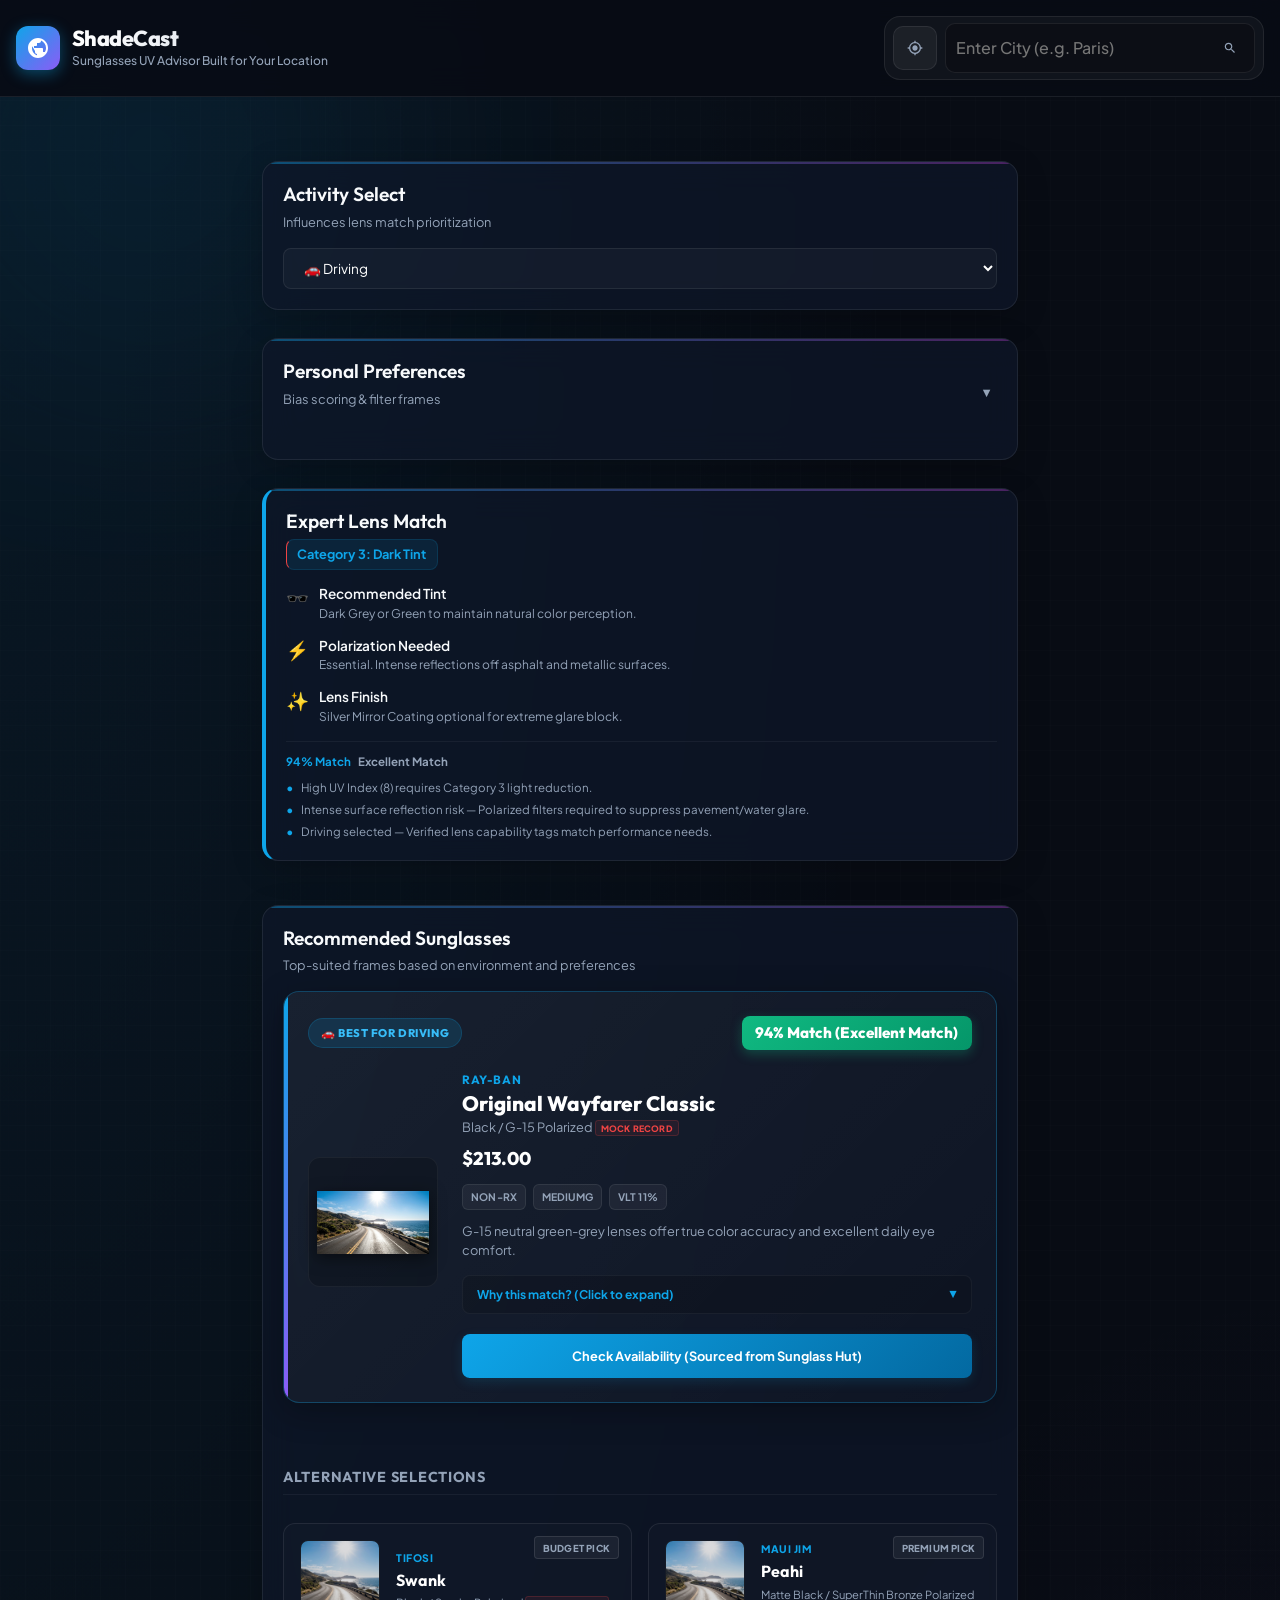
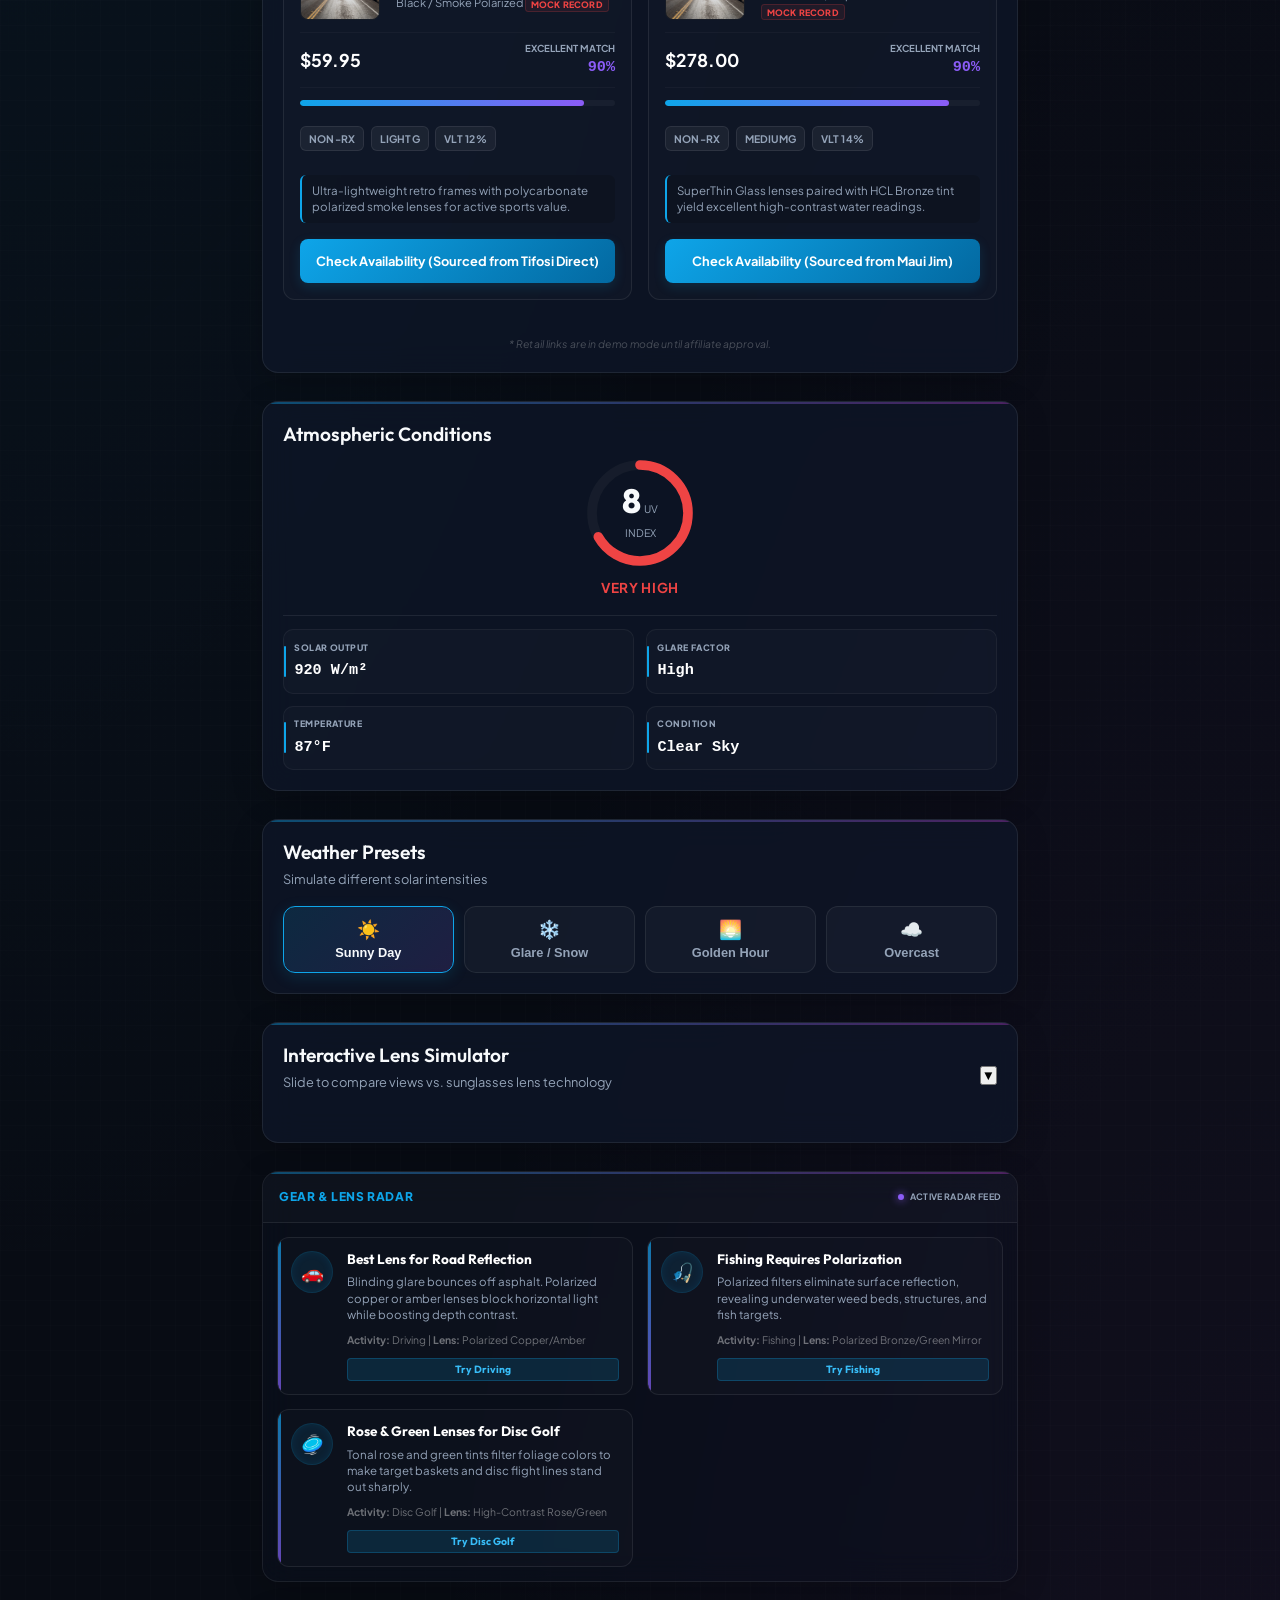
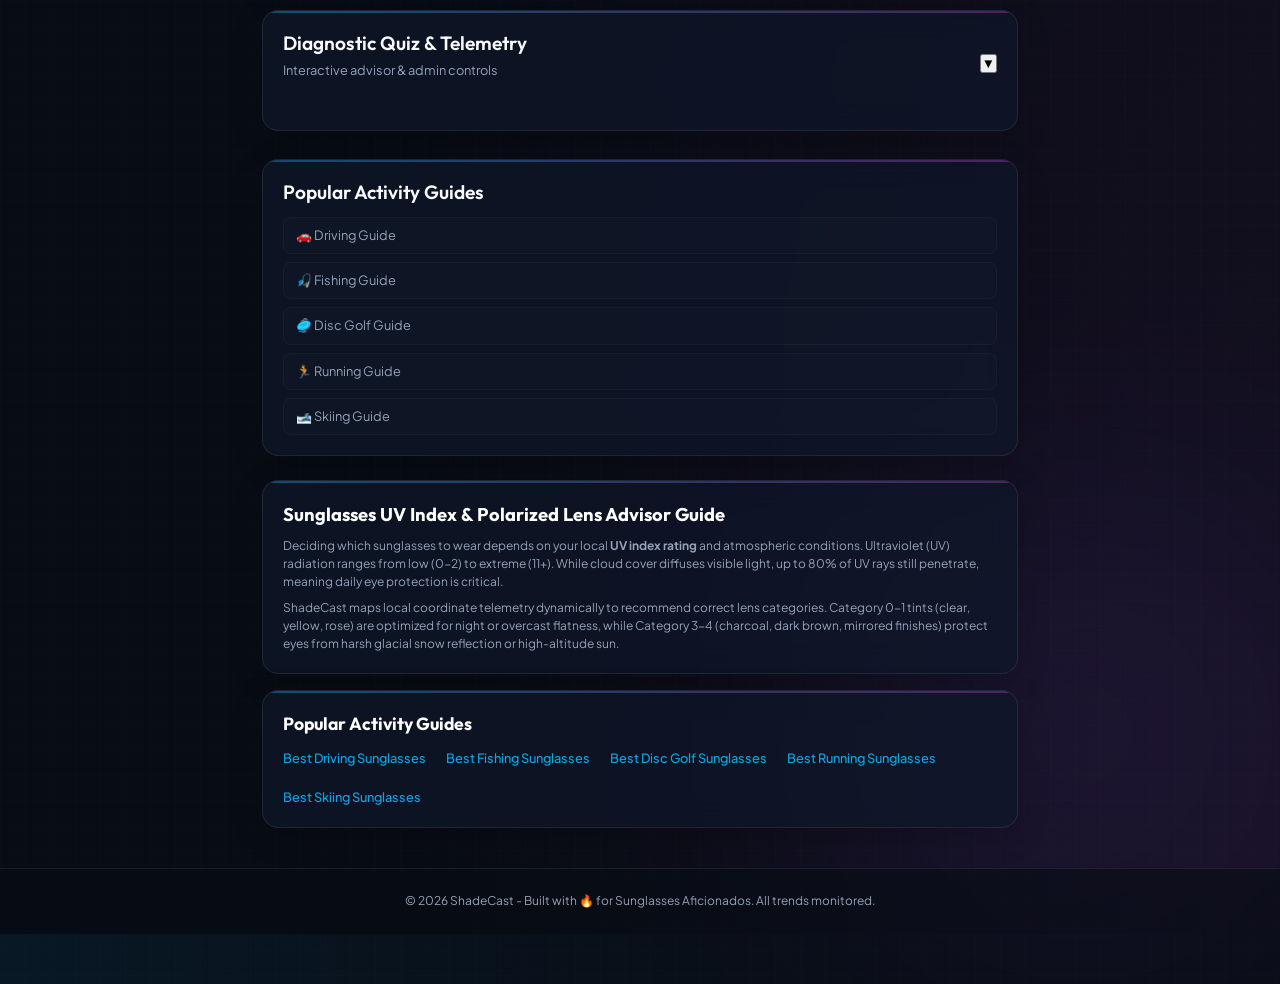
==== commit 4219d26a: "Fix: Purged remaining celebrity metadata tags, cleaned up Beverly and paparazzi quiz result styles, " ====
--- a/index.html
+++ b/index.html
@@ -6,8 +6,8 @@
   
   <!-- Primary SEO Metadata -->
   <title>ShadeCast | Sunglasses Weather Advisor & Polarized Lens Simulator</title>
-  <meta name="description" content="Instantly check live local UV index levels, simulate polarized lens tints (Grey, Amber, Green, Blue, Rose), review celebrity sunglasses style gossip, and match your custom frames.">
-  <meta name="keywords" content="sunglasses, UV index, polarized lens simulator, weather advisor, sunglasses style, lens tint simulator, celebrity sunglasses, UV protection, polarized glasses, sunglasses tracker">
+  <meta name="description" content="Instantly check live local UV index levels, simulate polarized lens tints (Grey, Amber, Green, Blue, Rose), review active buying guides, and match your custom frames.">
+  <meta name="keywords" content="sunglasses, UV index, polarized lens simulator, weather advisor, sunglasses style, lens tint simulator, buying guides, UV protection, polarized glasses, sunglasses tracker">
   <meta name="author" content="Brian Crouse">
   <meta name="robots" content="index, follow">
   <link rel="canonical" href="https://briancrouse77.github.io/shadecast/">
@@ -637,113 +637,126 @@
       </div>
 
       <!-- 9. Interactive Lens Simulator Card -->
-      <div class="glass-card simulator-card">
-        <div class="card-header-flex">
+      <div class="glass-card simulator-card collapsed" id="simCard">
+        <div class="card-header-flex" id="simCardHeader" style="cursor: pointer;">
           <div>
             <h2 class="card-title">Interactive Lens Simulator</h2>
             <p class="card-desc">Slide to compare views vs. sunglasses lens technology</p>
           </div>
-          <div class="sim-badge" id="simVibeBadge">Polarized Active</div>
-        </div>
-
-        <!-- Simulator Workspace Grid -->
-        <div class="simulator-workspace-grid">
+          <button class="toggle-btn" id="btnToggleSim">▼</button>
+        </div>
+
+        <div class="collapsible-content" id="simCardContent" style="display: none; padding-top: 1rem; border-top: 1px solid rgba(255,255,255,0.05); margin-top: 0.5rem;">
+          <div class="sim-badge" id="simVibeBadge" style="margin-bottom: 1rem; display: inline-block;">Polarized Active</div>
           
-          <!-- Simulator Viewport -->
-          <div class="simulator-container" id="simContainer">
+          <!-- Simulator Workspace Grid -->
+          <div class="simulator-workspace-grid">
             
-            <!-- Base Image (Road Glare) -->
-            <img src="assets/road.jpg" alt="High road glare reflection view before applying polarized sunglasses filter" class="sim-img-base" id="simImageBase">
-
-            <!-- Glare Overlay (Representing raw UV/Reflection glare before glasses) -->
-            <div class="glare-overlay" id="glareOverlay"></div>
-
-            <!-- Sunglasses View Area (Draggable split pane) -->
-            <div class="sunglasses-pane" id="sunglassesPane">
-              <!-- Re-render road under sunglasses filter -->
-              <img src="assets/road.jpg" alt="Sunny road reflection filtered through polarized sunglasses lens simulator showing anti-glare polarization" class="sim-img-filtered" id="simImageFilter">
+            <!-- Simulator Viewport -->
+            <div class="simulator-container" id="simContainer">
               
-              <!-- Tint Overlay (Applies colors, opacity, blend-modes dynamically) -->
-              <div class="tint-overlay" id="tintOverlay"></div>
-
-              <!-- Refined Polarized Overlay (subtle highlight filter to simulate polarized clarity) -->
-              <div class="polarized-overlay" id="polarizedOverlay"></div>
-            </div>
-
-            <!-- Split Pane Resize Handle Bar -->
-            <div class="split-handle" id="splitHandle">
-              <span class="handle-line"></span>
-              <span class="handle-arrows">↔</span>
-            </div>
-          </div>
-
-          <!-- Lens Technology Tint Control Bay -->
-          <div class="simulator-control-bay">
-
-            <!-- Lens Tints Configurator Swatches -->
-            <div class="control-group">
-              <span class="control-label">Available Filter Tints</span>
-              <div class="tint-selector-grid">
-                <button class="tint-dot active" data-tint="grey" style="--tint-color: #2b2b2b;" title="Grey: True Color Perception" id="btnTintGrey">
-                  <span class="dot-inner"></span>
-                </button>
-                <button class="tint-dot" data-tint="amber" style="--tint-color: #b05c1d;" title="Amber: Contrast & Depth Enhancement" id="btnTintAmber">
-                  <span class="dot-inner"></span>
-                </button>
-                <button class="tint-dot" data-tint="green" style="--tint-color: #173d2a;" title="Green: All-Weather Balance" id="btnTintGreen">
-                  <span class="dot-inner"></span>
-                </button>
-                <button class="tint-dot" data-tint="blue" style="--tint-color: #0b6fb8;" title="Blue Mirrored: Water Glare Block" id="btnTintBlue">
-                  <span class="dot-inner"></span>
-                </button>
-                <button class="tint-dot" data-tint="rose" style="--tint-color: #9c27b0;" title="Rose: High Contrast sports" id="btnTintRose">
-                  <span class="dot-inner"></span>
-                </button>
-              </div>
-              <div class="active-tint-description" id="tintDesc">Grey Lens: maintains true color perception and offers the best daily comfort.</div>
-            </div>
-
-            <div class="slider-row">
-              <!-- Darkness Slider -->
-              <div class="control-group flex-1">
-                <div class="slider-label-row">
-                  <span class="control-label">Darkness Intensity (VLT)</span>
-                  <span class="slider-val" id="darknessVal">85%</span>
-                </div>
-                <input type="range" min="10" max="95" value="85" class="app-range" id="darknessSlider" aria-label="Tint Darkness Intensity">
-              </div>
-
-              <!-- Polarization Switch -->
-              <div class="control-group toggle-group">
-                <span class="control-label">Polarized Filter</span>
-                <label class="switch">
-                  <input type="checkbox" id="polarizationToggle" aria-label="Toggle Polarization" checked>
-                  <span class="slider round"></span>
-                </label>
-              </div>
-            </div>
-
+              <!-- Base Image (Road Glare) -->
+              <img src="assets/road.jpg" alt="High road glare reflection view before applying polarized sunglasses filter" class="sim-img-base" id="simImageBase">
+
+              <!-- Glare Overlay (Representing raw UV/Reflection glare before glasses) -->
+              <div class="glare-overlay" id="glareOverlay"></div>
+
+              <!-- Sunglasses View Area (Draggable split pane) -->
+              <div class="sunglasses-pane" id="sunglassesPane">
+                <!-- Re-render road under sunglasses filter -->
+                <img src="assets/road.jpg" alt="Sunny road reflection filtered through polarized sunglasses lens simulator showing anti-glare polarization" class="sim-img-filtered" id="simImageFilter">
+                
+                <!-- Tint Overlay (Applies colors, opacity, blend-modes dynamically) -->
+                <div class="tint-overlay" id="tintOverlay"></div>
+
+                <!-- Refined Polarized Overlay (subtle highlight filter to simulate polarized clarity) -->
+                <div class="polarized-overlay" id="polarizedOverlay"></div>
+              </div>
+
+              <!-- Split Pane Resize Handle Bar -->
+              <div class="split-handle" id="splitHandle">
+                <span class="handle-line"></span>
+                <span class="handle-arrows">↔</span>
+              </div>
+            </div>
+
+            <!-- Lens Technology Tint Control Bay -->
+            <div class="simulator-control-bay">
+
+              <!-- Lens Tints Configurator Swatches -->
+              <div class="control-group">
+                <span class="control-label">Available Filter Tints</span>
+                <div class="tint-selector-grid">
+                  <button class="tint-dot active" data-tint="grey" style="--tint-color: #2b2b2b;" title="Grey: True Color Perception" id="btnTintGrey">
+                    <span class="dot-inner"></span>
+                  </button>
+                  <button class="tint-dot" data-tint="amber" style="--tint-color: #b05c1d;" title="Amber: Contrast & Depth Enhancement" id="btnTintAmber">
+                    <span class="dot-inner"></span>
+                  </button>
+                  <button class="tint-dot" data-tint="green" style="--tint-color: #173d2a;" title="Green: All-Weather Balance" id="btnTintGreen">
+                    <span class="dot-inner"></span>
+                  </button>
+                  <button class="tint-dot" data-tint="blue" style="--tint-color: #0b6fb8;" title="Blue Mirrored: Water Glare Block" id="btnTintBlue">
+                    <span class="dot-inner"></span>
+                  </button>
+                  <button class="tint-dot" data-tint="rose" style="--tint-color: #9c27b0;" title="Rose: High Contrast sports" id="btnTintRose">
+                    <span class="dot-inner"></span>
+                  </button>
+                </div>
+                <div class="active-tint-description" id="tintDesc">Grey Lens: maintains true color perception and offers the best daily comfort.</div>
+              </div>
+
+              <div class="slider-row">
+                <!-- Darkness Slider -->
+                <div class="control-group flex-1">
+                  <div class="slider-label-row">
+                    <span class="control-label">Darkness Intensity (VLT)</span>
+                    <span class="slider-val" id="darknessVal">85%</span>
+                  </div>
+                  <input type="range" min="10" max="95" value="85" class="app-range" id="darknessSlider" aria-label="Tint Darkness Intensity">
+                </div>
+
+                <!-- Polarization Switch -->
+                <div class="control-group toggle-group">
+                  <span class="control-label">Polarized Filter</span>
+                  <label class="switch">
+                    <input type="checkbox" id="polarizationToggle" aria-label="Toggle Polarization" checked>
+                    <span class="slider round"></span>
+                  </label>
+                </div>
+              </div>
+
+            </div>
           </div>
         </div>
       </div>
 
       <!-- 10. Tabbed Quiz & Telemetry Card -->
-      <div class="glass-card side-tab-card" id="quizTelemetryCard">
-        <div class="tab-header">
-          <button class="tab-btn active" id="tabBtnQuiz" data-tab="tabQuiz">🎯 Quiz</button>
-          <button class="tab-btn" id="tabBtnAdmin" data-tab="tabAdmin" style="display: none;">📊 Telemetry</button>
-          <!-- hidden legacy items to satisfy original app.js selectors -->
-          <button id="tabBtnTmz" data-tab="tabTmz" style="display: none;"></button>
-          <div id="tabTmz" style="display: none;"></div>
-        </div>
-
-        <!-- Hidden TMZ elements to satisfy JS weather update bindings safely -->
-        <div style="display: none;">
-          <img id="tmzHeroImg" src="">
-          <div id="tmzHeroBadge"></div>
-          <div id="tmzHeroTitle"></div>
-          <div id="tmzHeroDesc"></div>
-        </div>
+      <div class="glass-card side-tab-card collapsed" id="quizTelemetryCard">
+        <div class="card-header-flex" id="quizCardHeader" style="cursor: pointer;">
+          <div>
+            <h2 class="card-title">Diagnostic Quiz &amp; Telemetry</h2>
+            <p class="card-desc">Interactive advisor &amp; admin controls</p>
+          </div>
+          <button class="toggle-btn" id="btnToggleQuiz">▼</button>
+        </div>
+
+        <div class="collapsible-content" id="quizCardContent" style="display: none; padding-top: 1rem; border-top: 1px solid rgba(255,255,255,0.05); margin-top: 0.5rem;">
+          <div class="tab-header">
+            <button class="tab-btn active" id="tabBtnQuiz" data-tab="tabQuiz">🎯 Quiz</button>
+            <button class="tab-btn" id="tabBtnAdmin" data-tab="tabAdmin" style="display: none;">📊 Telemetry</button>
+            <!-- hidden legacy items to satisfy original app.js selectors -->
+            <button id="tabBtnTmz" data-tab="tabTmz" style="display: none;"></button>
+            <div id="tabTmz" style="display: none;"></div>
+          </div>
+
+          <!-- Hidden TMZ elements to satisfy JS weather update bindings safely -->
+          <div style="display: none;">
+            <img id="tmzHeroImg" src="">
+            <div id="tmzHeroBadge"></div>
+            <div id="tmzHeroTitle"></div>
+            <div id="tmzHeroDesc"></div>
+          </div>
 
         <!-- Tab 2 Content: Shade Matcher Quiz -->
         <div class="tab-pane active" id="tabQuiz">
@@ -945,7 +958,8 @@
             </div>
           </div>
         </div>
-      </div>
+        </div> <!-- End of quizCardContent -->
+      </div> <!-- End of quizTelemetryCard -->
 
     </div>
 
--- a/style.css
+++ b/style.css
@@ -1567,58 +1567,31 @@
   }
 }
 
-/* Two-Column Mid-Size Desktop (900px to 1199px) */
-@media (min-width: 900px) and (max-width: 1199px) {
+/* Desktop Stabilization Pass (>= 900px) - Centered focused cockpit layout */
+@media (min-width: 900px) {
+  .app-layout {
+    max-width: 820px;
+    margin: 0 auto;
+    padding: 2.5rem 2rem;
+  }
+  
   .layout-grid {
-    display: grid;
-    grid-template-columns: 320px 1fr;
-    gap: 1.5rem;
-    align-items: start;
-  }
-  
-  /* Left Rail Items (Column 1) */
-  .activity-card { grid-column: 1; }
-  #prefCard { grid-column: 1; }
-  #gearRadarCard { grid-column: 1; }
-  .nav-guides-card { grid-column: 1; }
-  #quizTelemetryCard { grid-column: 1; }
-  
-  /* Right Rail Items (Column 2) */
-  #productsRecCard { grid-column: 2; }
-  .stats-card { grid-column: 2; }
-  .recommendation-card { grid-column: 2; }
-  .presets-card { grid-column: 2; }
-  .simulator-card { grid-column: 2; }
-  
-  .slider-row {
-    flex-direction: row;
-  }
-}
-
-/* Three-Zone Premium Cockpit Desktop (1200px and up) */
-@media (min-width: 1200px) {
-  .layout-grid {
-    display: grid;
-    grid-template-columns: 310px 1fr 340px;
-    gap: 1.5rem;
-    align-items: start;
-  }
-  
-  /* Zone 1: Left Decision Rail */
-  .activity-card { grid-column: 1; }
-  #prefCard { grid-column: 1; }
-  #gearRadarCard { grid-column: 1; }
-  .nav-guides-card { grid-column: 1; }
-  
-  /* Zone 2: Center Cockpit */
-  #productsRecCard { grid-column: 2; }
-  
-  /* Zone 3: Right Conditions Panel */
-  .stats-card { grid-column: 3; }
-  .recommendation-card { grid-column: 3; }
-  .presets-card { grid-column: 3; }
-  .simulator-card { grid-column: 3; }
-  #quizTelemetryCard { grid-column: 3; }
+    display: flex;
+    flex-direction: column;
+    gap: 1.75rem;
+  }
+
+  /* Priority Stacking Order */
+  .activity-card { order: 1; }
+  #prefCard { order: 2; }
+  .recommendation-card { order: 3; }       /* Expert Lens Match */
+  #productsRecCard { order: 4; }           /* Recommended Sunglasses / Best Match */
+  .stats-card { order: 5; }                /* Conditions stats */
+  .presets-card { order: 6; }              /* Weather Presets */
+  .simulator-card { order: 7; }            /* Simulator */
+  #gearRadarCard { order: 8; }             /* Gear Radar */
+  #quizTelemetryCard { order: 9; }         /* Tabbed Quiz & Telemetry */
+  .nav-guides-card { order: 10; }          /* Popular activity guides */
   
   .slider-row {
     flex-direction: row;
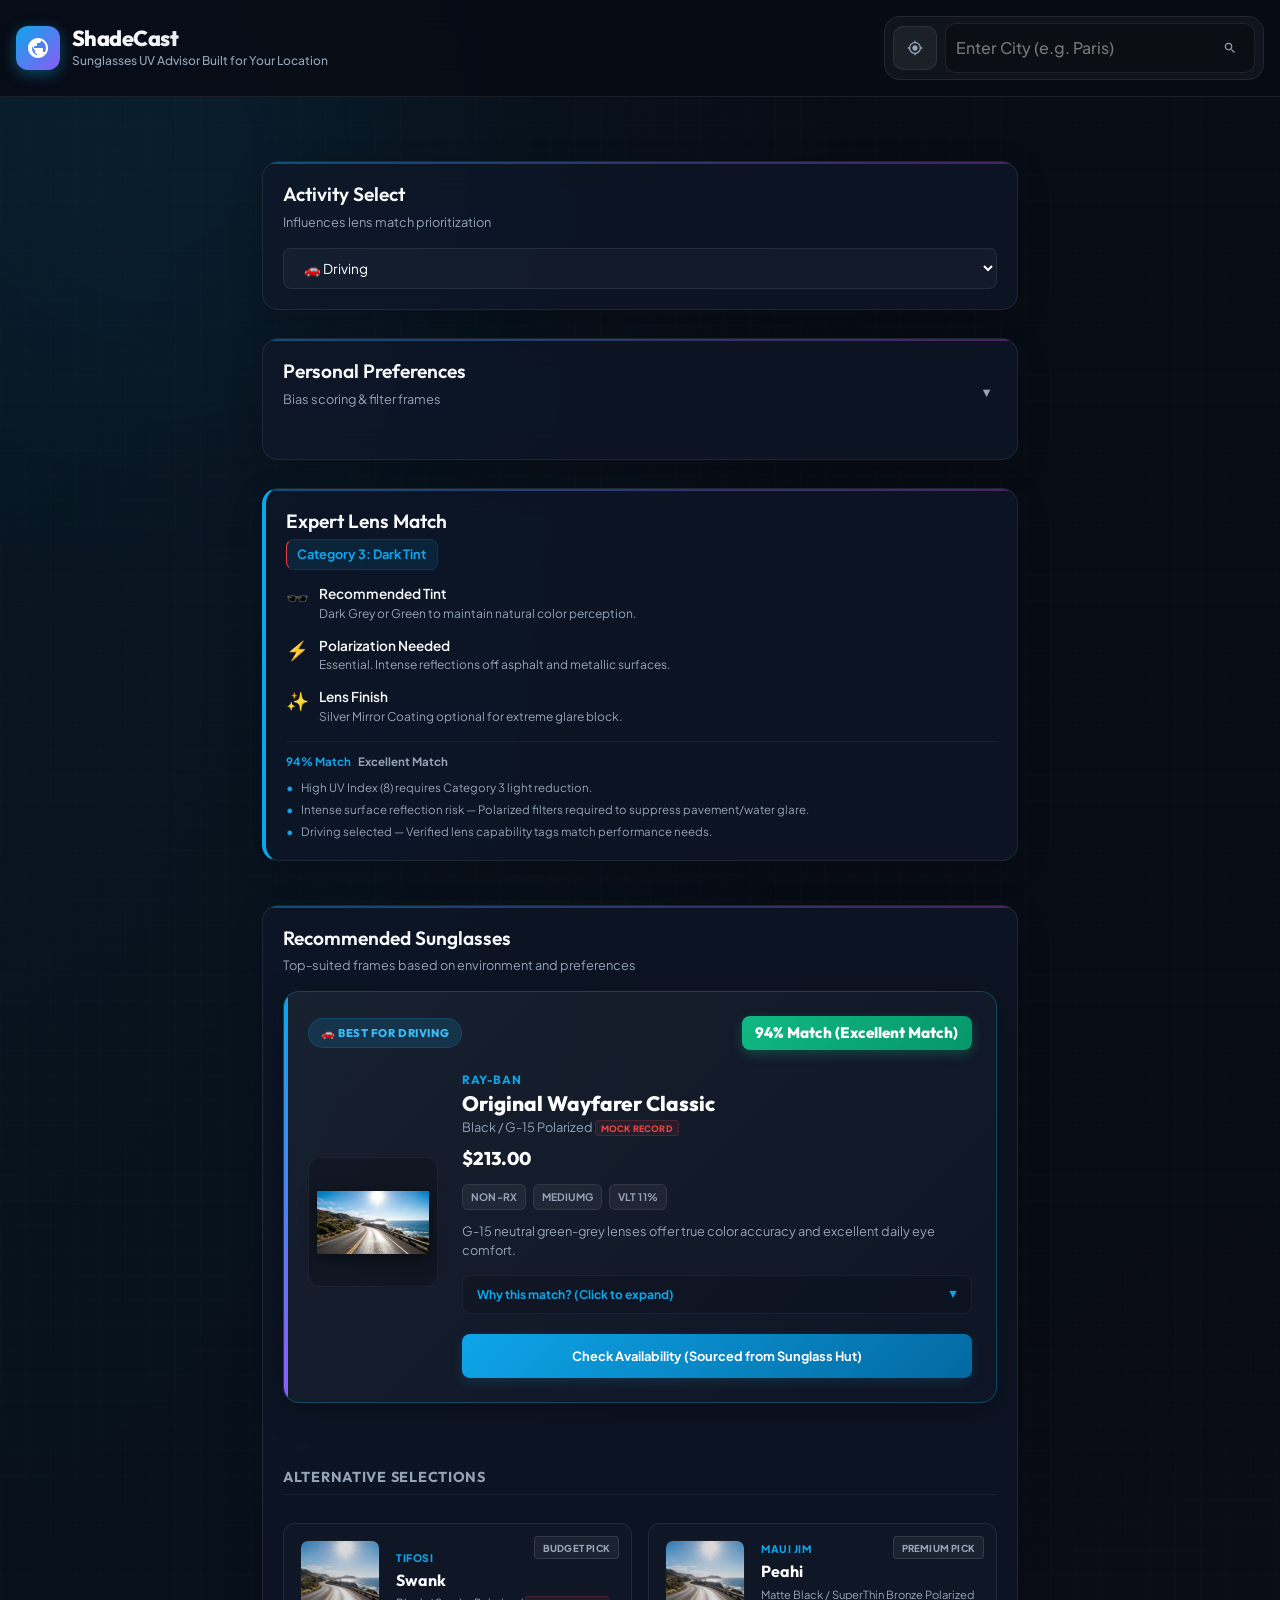
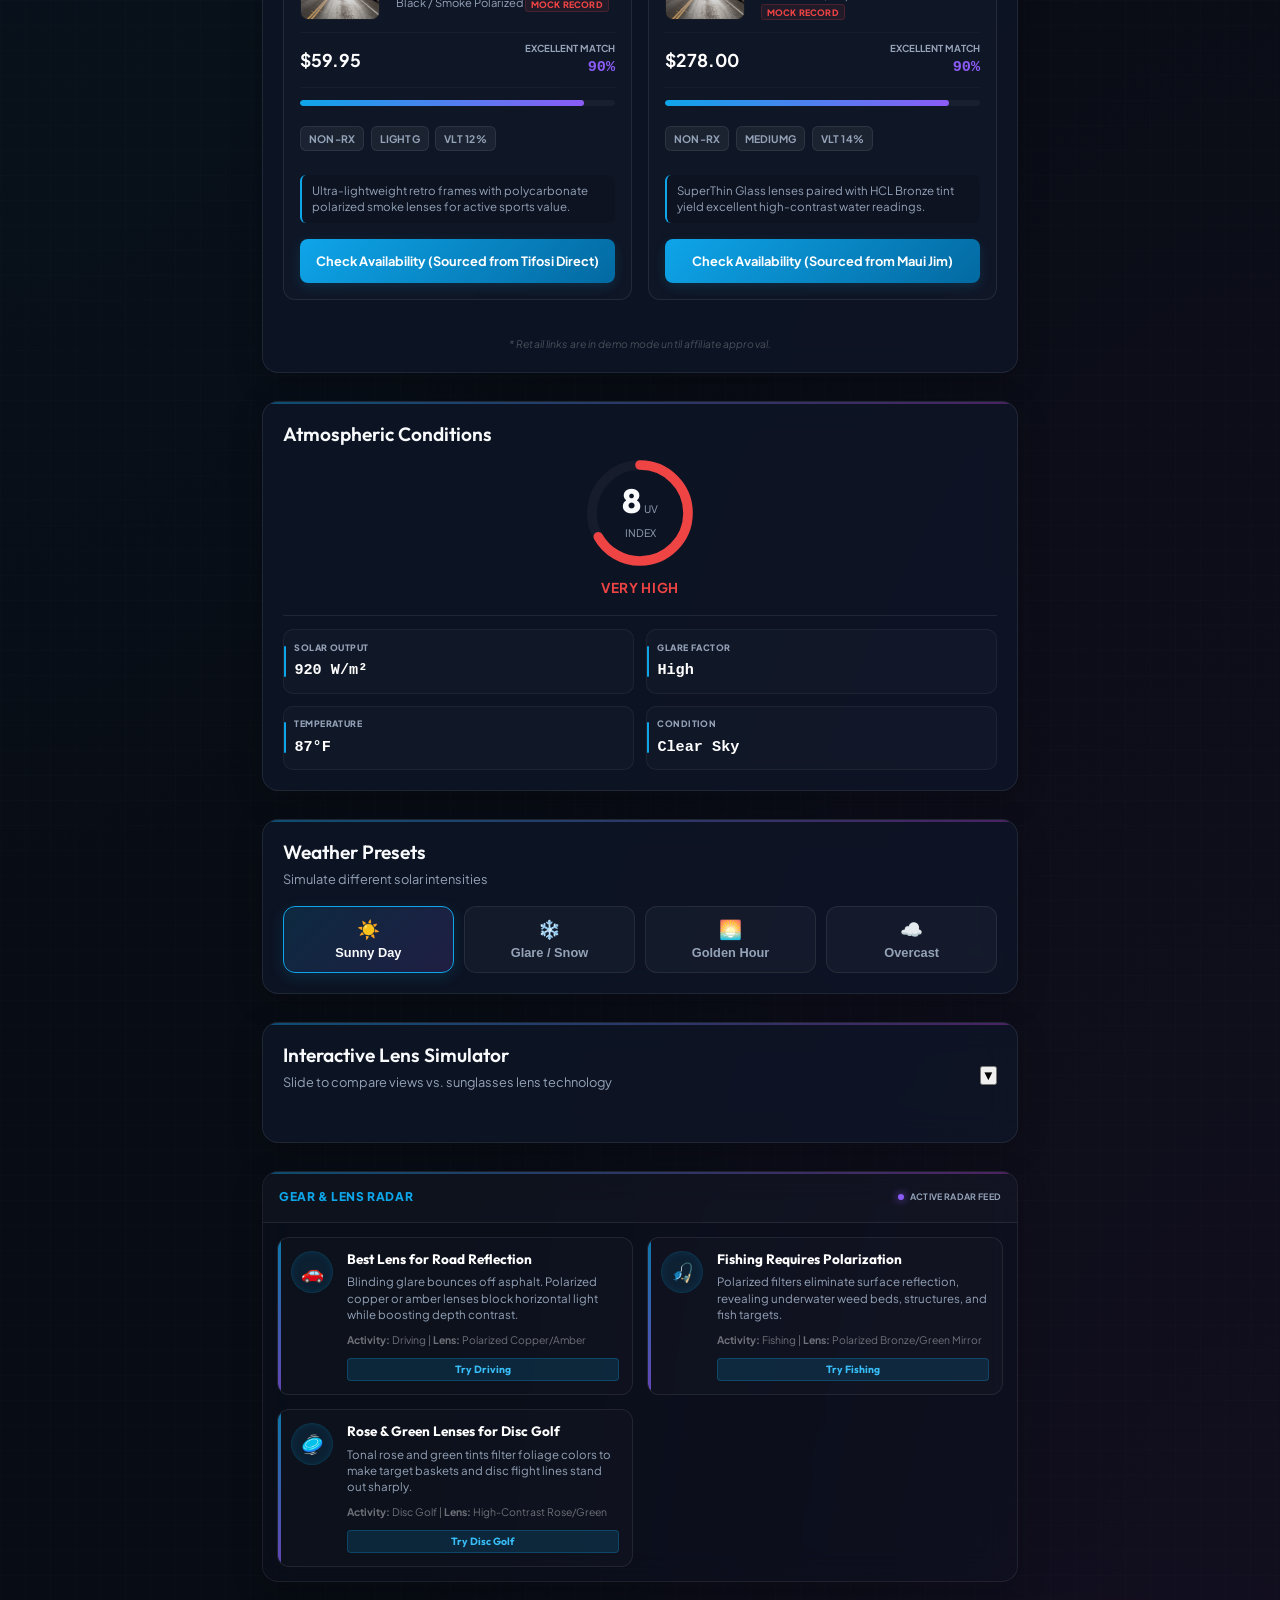
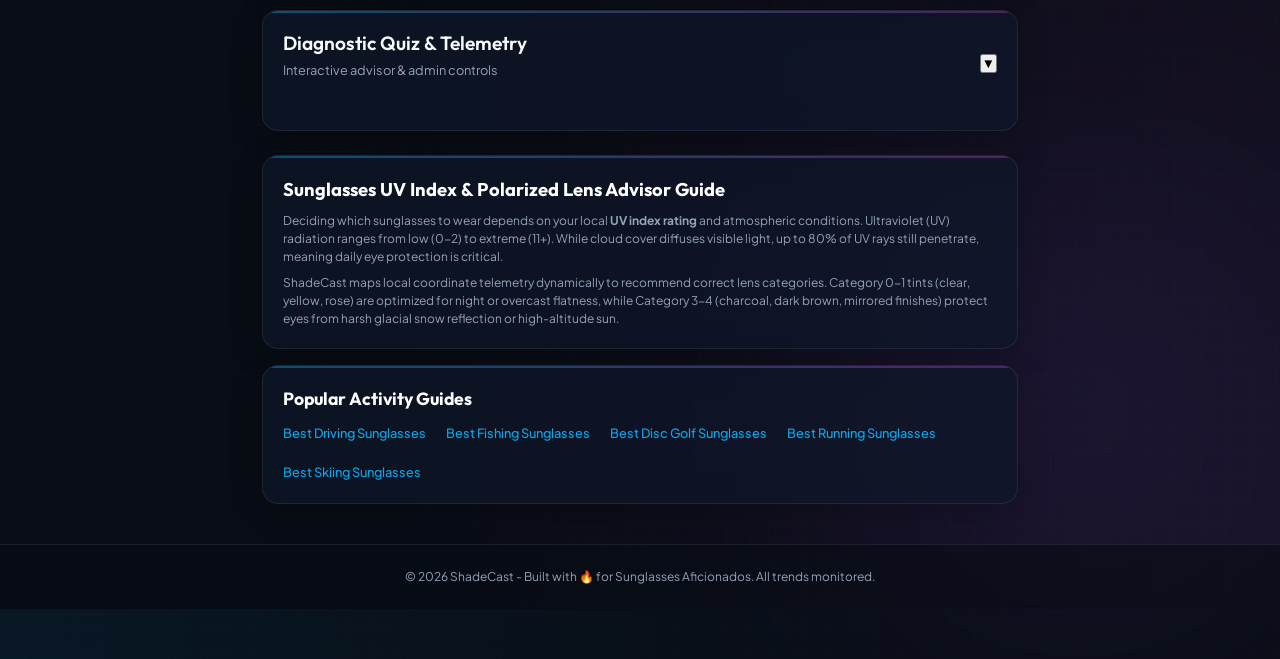
==== commit 4dc4661f: "Fix: Aligned DOM physical layout hierarchy, placed Expert Match & Recommended Sunglasses first, remo" ====
--- a/index.html
+++ b/index.html
@@ -501,33 +501,48 @@
         </div>
       </div>
 
-      <!-- 3. Gear Radar Card -->
-      <div class="glass-card tmz-wire-card" id="gearRadarCard">
-        <div class="tmz-feed-header">
-          <span class="tmz-wire-title">Gear & Lens Radar</span>
-          <div class="tmz-live-indicator">
-            <span class="live-pulse-dot"></span>
-            <span class="tmz-live-text">Active Radar Feed</span>
-          </div>
-        </div>
-        <div class="tmz-feed-list" id="tmzFeedList">
-          <!-- dynamic buying guides will be loaded here by app.js -->
-        </div>
-      </div>
-
-      <!-- 4. Popular Activity Guides Card -->
-      <div class="glass-card nav-guides-card">
-        <h2 class="card-title">Popular Activity Guides</h2>
-        <div class="nav-guides-list" style="display: flex; flex-direction: column; gap: 0.5rem; margin-top: 0.75rem;">
-          <a href="https://briancrouse77.github.io/shadecast/best-driving-sunglasses/" class="guide-link">🚗 Driving Guide</a>
-          <a href="https://briancrouse77.github.io/shadecast/best-fishing-sunglasses/" class="guide-link">🎣 Fishing Guide</a>
-          <a href="https://briancrouse77.github.io/shadecast/best-disc-golf-sunglasses/" class="guide-link">🥏 Disc Golf Guide</a>
-          <a href="https://briancrouse77.github.io/shadecast/best-running-sunglasses/" class="guide-link">🏃 Running Guide</a>
-          <a href="https://briancrouse77.github.io/shadecast/best-skiing-sunglasses/" class="guide-link">🎿 Skiing Guide</a>
-        </div>
-      </div>
-
-      <!-- 5. Recommended Sunglasses Card -->
+      <!-- 3. Expert Lens Match Card -->
+      <div class="glass-card recommendation-card">
+        <h2 class="card-title glow-text">Expert Lens Match</h2>
+        <div class="recommendation-badge" id="recCategory">Category 3: Dark Tint</div>
+        
+        <div class="rec-details">
+          <div class="rec-item">
+            <div class="rec-icon">🕶️</div>
+            <div>
+              <h3>Recommended Tint</h3>
+              <p id="recTint">Dark Grey or Green to maintain natural color perception.</p>
+            </div>
+          </div>
+          
+          <div class="rec-item">
+            <div class="rec-icon">⚡</div>
+            <div>
+              <h3>Polarization Needed</h3>
+              <p id="recPolarization">Essential. Intense road and water reflections expected.</p>
+            </div>
+          </div>
+
+          <div class="rec-item">
+            <div class="rec-icon">✨</div>
+            <div>
+              <h3>Lens Finish</h3>
+              <p id="recFinish">Silver Mirror Coating optional for extreme reflection block.</p>
+            </div>
+          </div>
+        </div>
+        
+        <!-- Trust Explainer Breakdown (Confidence Summary) -->
+        <div class="trust-explainer-list" id="trustExplainerList" style="margin-top: 1rem; border-top: 1px solid rgba(255,255,255,0.05); padding-top: 0.75rem;">
+          <div class="explainer-point" style="font-weight: 700;">
+            <span class="explainer-bullet" id="explainerMatchPct">95% Match</span>
+            <span id="explainerMatchLevel">Excellent Match</span>
+          </div>
+          <!-- Dynamic explainer bullets injected here -->
+        </div>
+      </div>
+
+      <!-- 4. Recommended Sunglasses Card -->
       <div class="glass-card products-recommendation-card" id="productsRecCard">
         <h2 class="card-title glow-text">Recommended Sunglasses</h2>
         <p class="card-desc">Top-suited frames based on environment and preferences</p>
@@ -536,7 +551,7 @@
         </div>
       </div>
 
-      <!-- 6. Weather Stats & Gauge Card -->
+      <!-- 5. Weather Stats & Gauge Card -->
       <div class="glass-card stats-card">
         <h2 class="card-title" id="statsCardTitle">Atmospheric Conditions</h2>
         <div class="tailored-badge" id="tailoredBadge" style="display: none;">📍 Tailored for Your Location</div>
@@ -575,48 +590,7 @@
         </div>
       </div>
 
-      <!-- 7. Expert Lens Match Card -->
-      <div class="glass-card recommendation-card">
-        <h2 class="card-title glow-text">Expert Lens Match</h2>
-        <div class="recommendation-badge" id="recCategory">Category 3: Dark Tint</div>
-        
-        <div class="rec-details">
-          <div class="rec-item">
-            <div class="rec-icon">🕶️</div>
-            <div>
-              <h3>Recommended Tint</h3>
-              <p id="recTint">Dark Grey or Green to maintain natural color perception.</p>
-            </div>
-          </div>
-          
-          <div class="rec-item">
-            <div class="rec-icon">⚡</div>
-            <div>
-              <h3>Polarization Needed</h3>
-              <p id="recPolarization">Essential. Intense road and water reflections expected.</p>
-            </div>
-          </div>
-
-          <div class="rec-item">
-            <div class="rec-icon">✨</div>
-            <div>
-              <h3>Lens Finish</h3>
-              <p id="recFinish">Silver Mirror Coating optional for extreme reflection block.</p>
-            </div>
-          </div>
-        </div>
-        
-        <!-- Trust Explainer Breakdown (Confidence Summary) -->
-        <div class="trust-explainer-list" id="trustExplainerList" style="margin-top: 1rem; border-top: 1px solid rgba(255,255,255,0.05); padding-top: 0.75rem;">
-          <div class="explainer-point" style="font-weight: 700;">
-            <span class="explainer-bullet" id="explainerMatchPct">95% Match</span>
-            <span id="explainerMatchLevel">Excellent Match</span>
-          </div>
-          <!-- Dynamic explainer bullets injected here -->
-        </div>
-      </div>
-
-      <!-- 8. Weather Presets (Quick Simulator Control) -->
+      <!-- 6. Weather Presets (Quick Simulator Control) -->
       <div class="glass-card presets-card">
         <h2 class="card-title">Weather Presets</h2>
         <p class="card-desc">Simulate different solar intensities</p>
@@ -636,7 +610,7 @@
         </div>
       </div>
 
-      <!-- 9. Interactive Lens Simulator Card -->
+      <!-- 7. Interactive Lens Simulator Card -->
       <div class="glass-card simulator-card collapsed" id="simCard">
         <div class="card-header-flex" id="simCardHeader" style="cursor: pointer;">
           <div>
@@ -731,7 +705,21 @@
         </div>
       </div>
 
-      <!-- 10. Tabbed Quiz & Telemetry Card -->
+      <!-- 8. Gear Radar Card -->
+      <div class="glass-card tmz-wire-card" id="gearRadarCard">
+        <div class="tmz-feed-header">
+          <span class="tmz-wire-title">Gear & Lens Radar</span>
+          <div class="tmz-live-indicator">
+            <span class="live-pulse-dot"></span>
+            <span class="tmz-live-text">Active Radar Feed</span>
+          </div>
+        </div>
+        <div class="tmz-feed-list" id="tmzFeedList">
+          <!-- dynamic buying guides will be loaded here by app.js -->
+        </div>
+      </div>
+
+      <!-- 9. Tabbed Quiz & Telemetry Card -->
       <div class="glass-card side-tab-card collapsed" id="quizTelemetryCard">
         <div class="card-header-flex" id="quizCardHeader" style="cursor: pointer;">
           <div>
--- a/style.css
+++ b/style.css
@@ -1534,16 +1534,6 @@
     flex-direction: column;
     gap: 1.25rem;
   }
-  .activity-card { order: 1; }
-  #prefCard { order: 2; }
-  #productsRecCard { order: 3; }
-  .stats-card { order: 4; }
-  .recommendation-card { order: 5; }
-  .presets-card { order: 6; }
-  .simulator-card { order: 7; }
-  #gearRadarCard { order: 8; }
-  #quizTelemetryCard { order: 9; }
-  .nav-guides-card { order: 10; }
   
   .slider-row {
     flex-direction: column;
@@ -1580,18 +1570,6 @@
     flex-direction: column;
     gap: 1.75rem;
   }
-
-  /* Priority Stacking Order */
-  .activity-card { order: 1; }
-  #prefCard { order: 2; }
-  .recommendation-card { order: 3; }       /* Expert Lens Match */
-  #productsRecCard { order: 4; }           /* Recommended Sunglasses / Best Match */
-  .stats-card { order: 5; }                /* Conditions stats */
-  .presets-card { order: 6; }              /* Weather Presets */
-  .simulator-card { order: 7; }            /* Simulator */
-  #gearRadarCard { order: 8; }             /* Gear Radar */
-  #quizTelemetryCard { order: 9; }         /* Tabbed Quiz & Telemetry */
-  .nav-guides-card { order: 10; }          /* Popular activity guides */
   
   .slider-row {
     flex-direction: row;
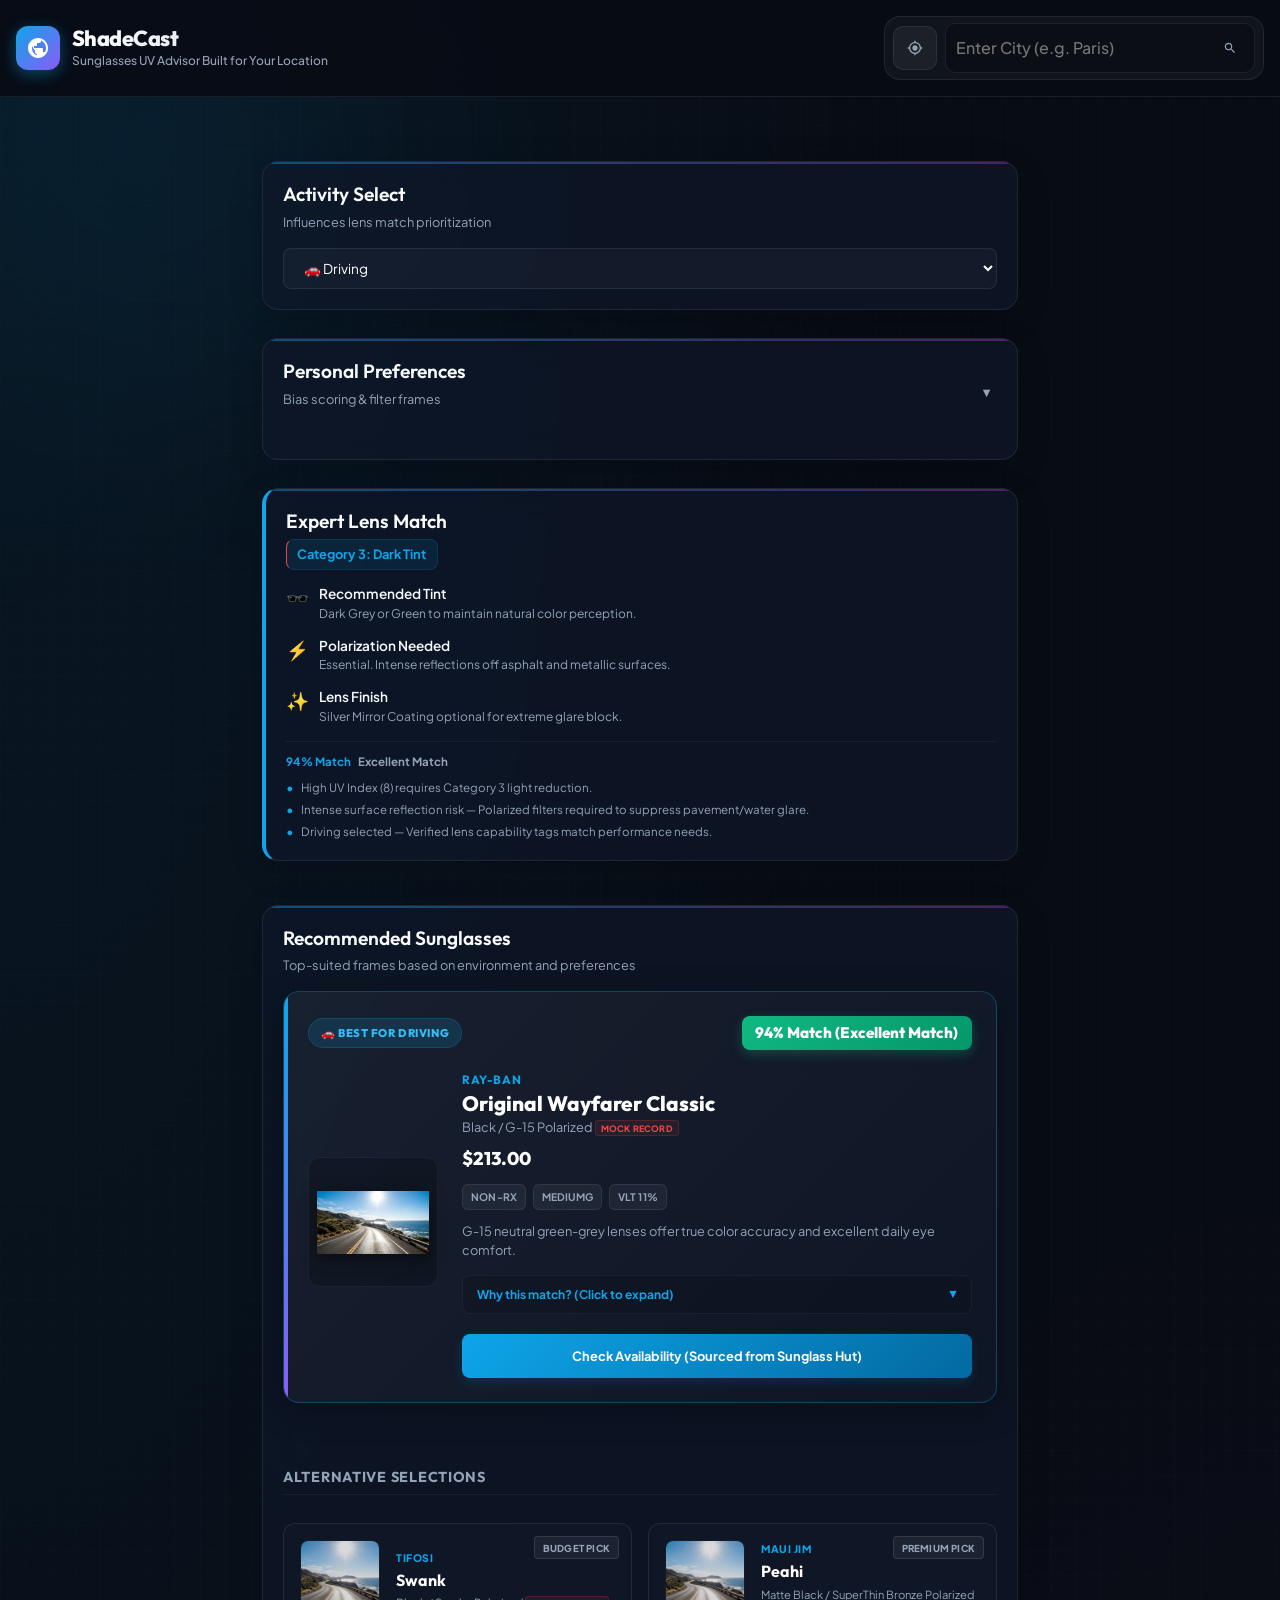
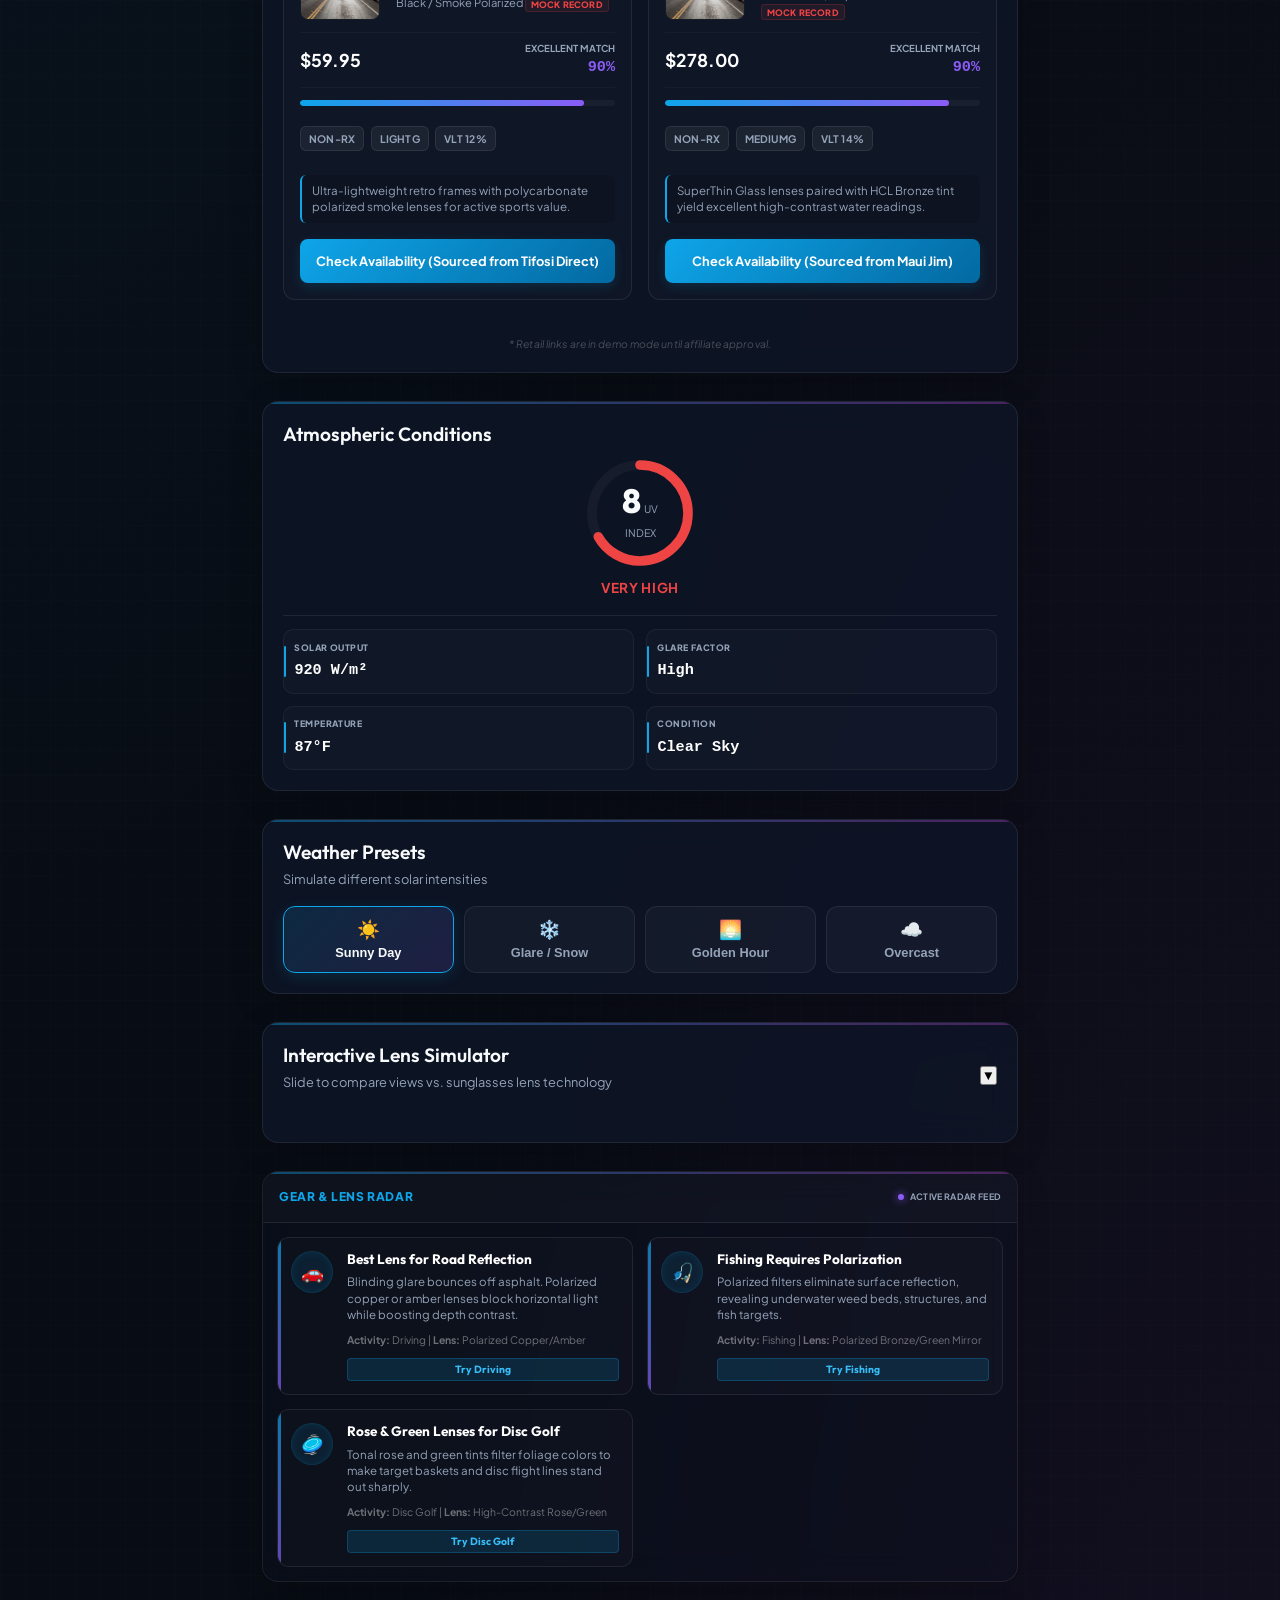
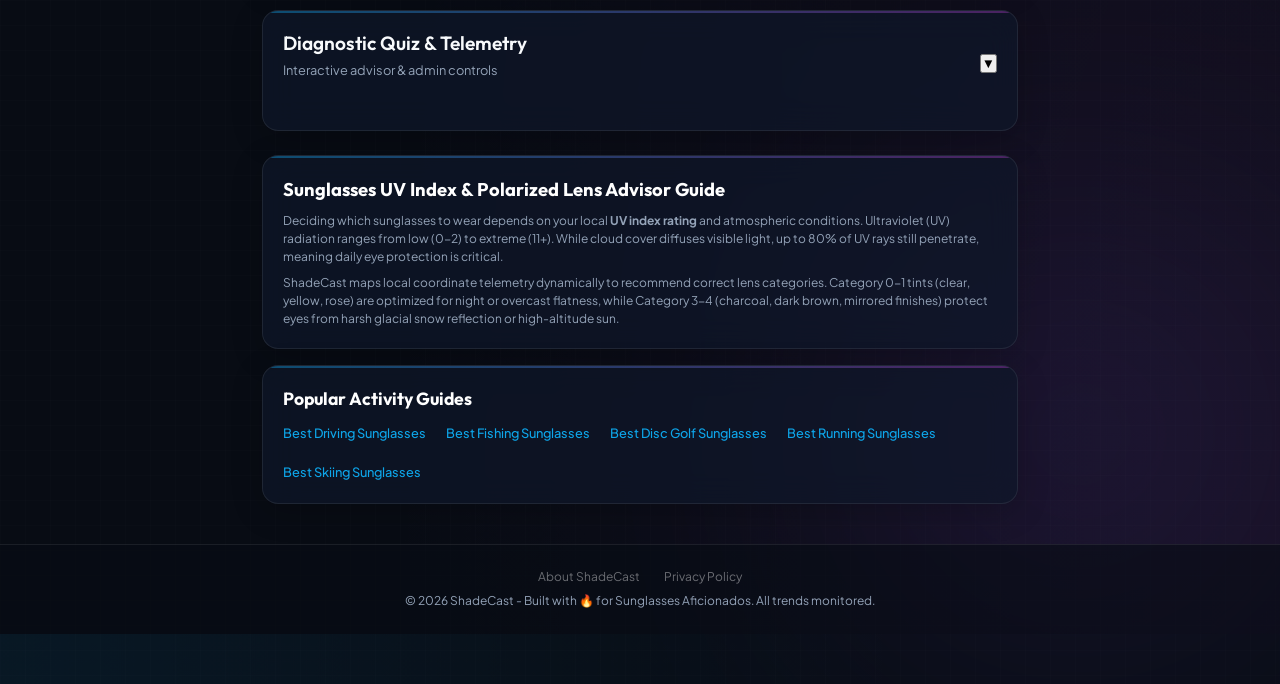
==== commit 307a2d97: "Feat: Implemented styled About and Privacy Policy pages to satisfy partner guidelines, and added the" ====
--- a/index.html
+++ b/index.html
@@ -981,6 +981,10 @@
   </main>
 
   <footer class="app-footer">
+    <div style="display: flex; justify-content: center; gap: 1.5rem; margin-bottom: 0.5rem; font-size: 0.75rem;">
+      <a href="https://briancrouse77.github.io/shadecast/about/" style="color: rgba(255, 255, 255, 0.4); text-decoration: none; transition: color 0.2s;" onmouseover="this.style.color='#fff'" onmouseout="this.style.color='rgba(255,255,255,0.4)'">About ShadeCast</a>
+      <a href="https://briancrouse77.github.io/shadecast/privacy/" style="color: rgba(255, 255, 255, 0.4); text-decoration: none; transition: color 0.2s;" onmouseover="this.style.color='#fff'" onmouseout="this.style.color='rgba(255,255,255,0.4)'">Privacy Policy</a>
+    </div>
     <p>&copy; 2026 ShadeCast - Built with 🔥 for Sunglasses Aficionados. All trends monitored.</p>
   </footer>
 
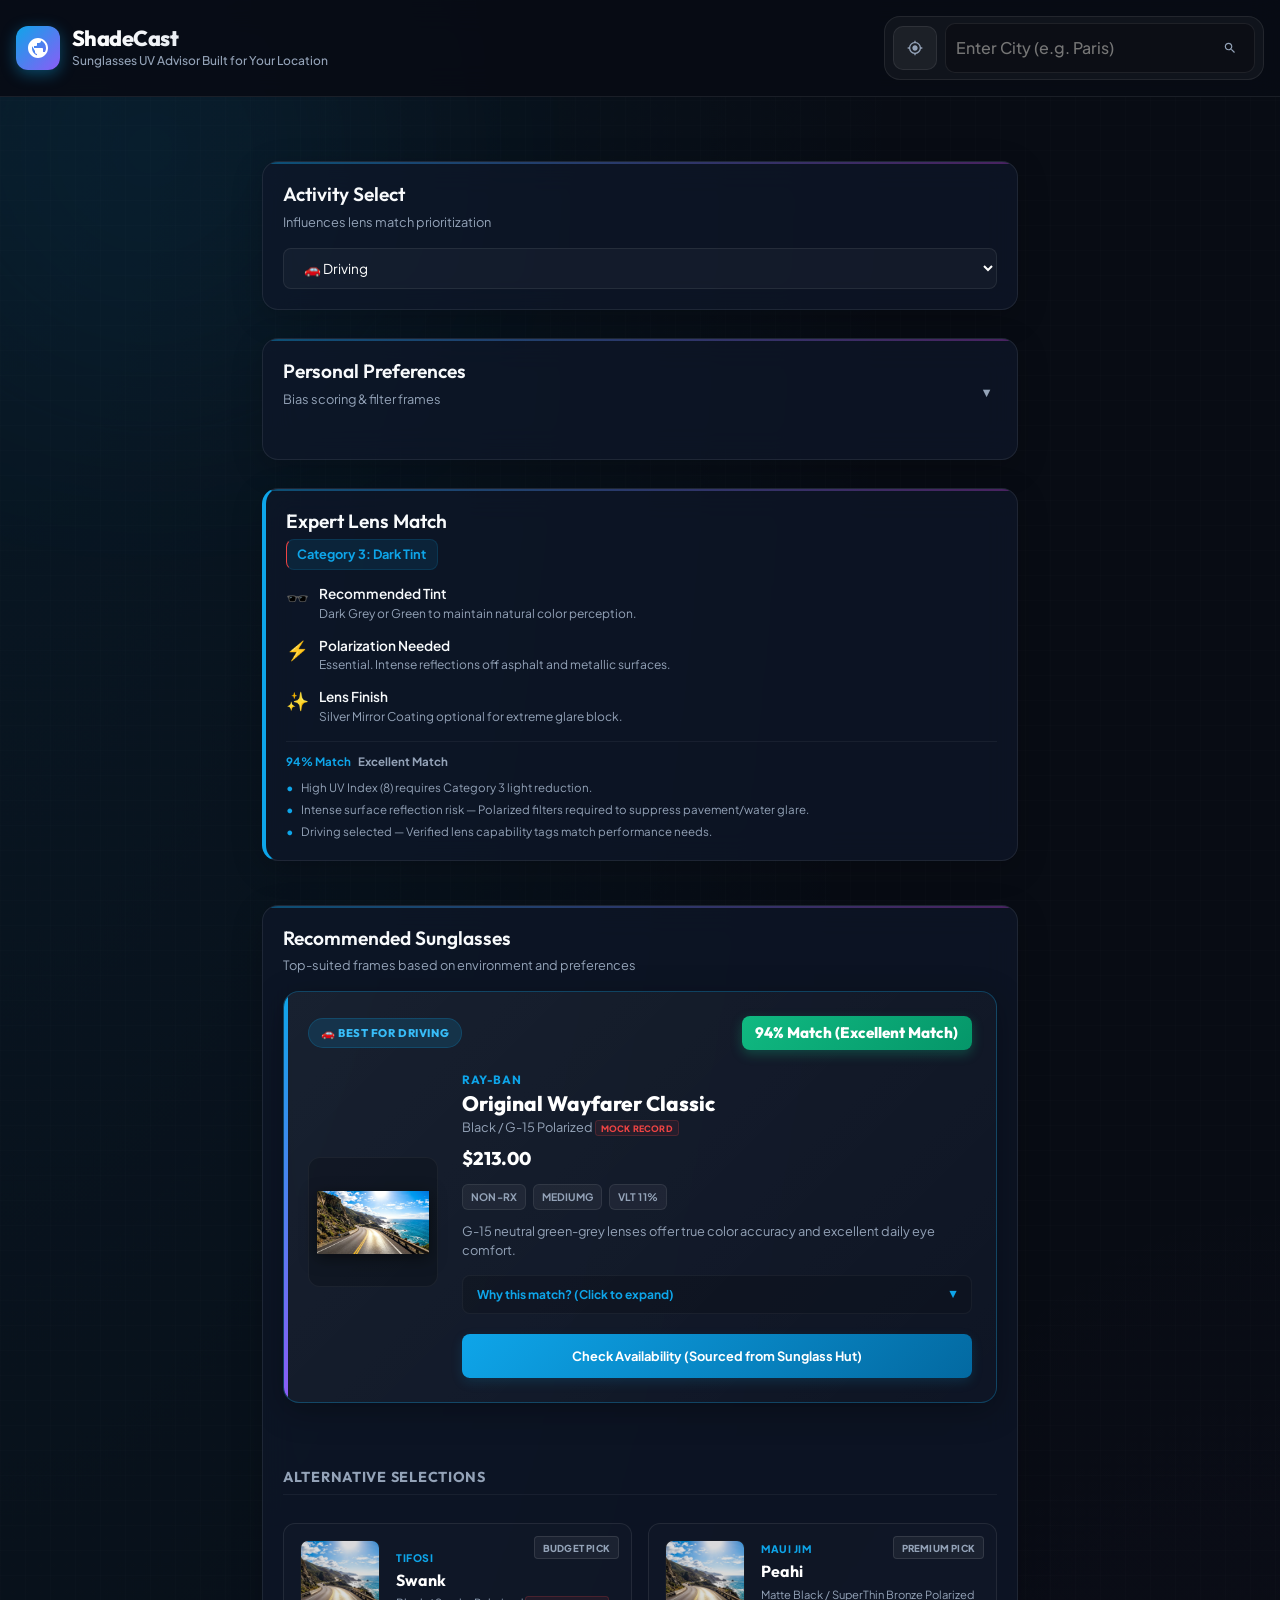
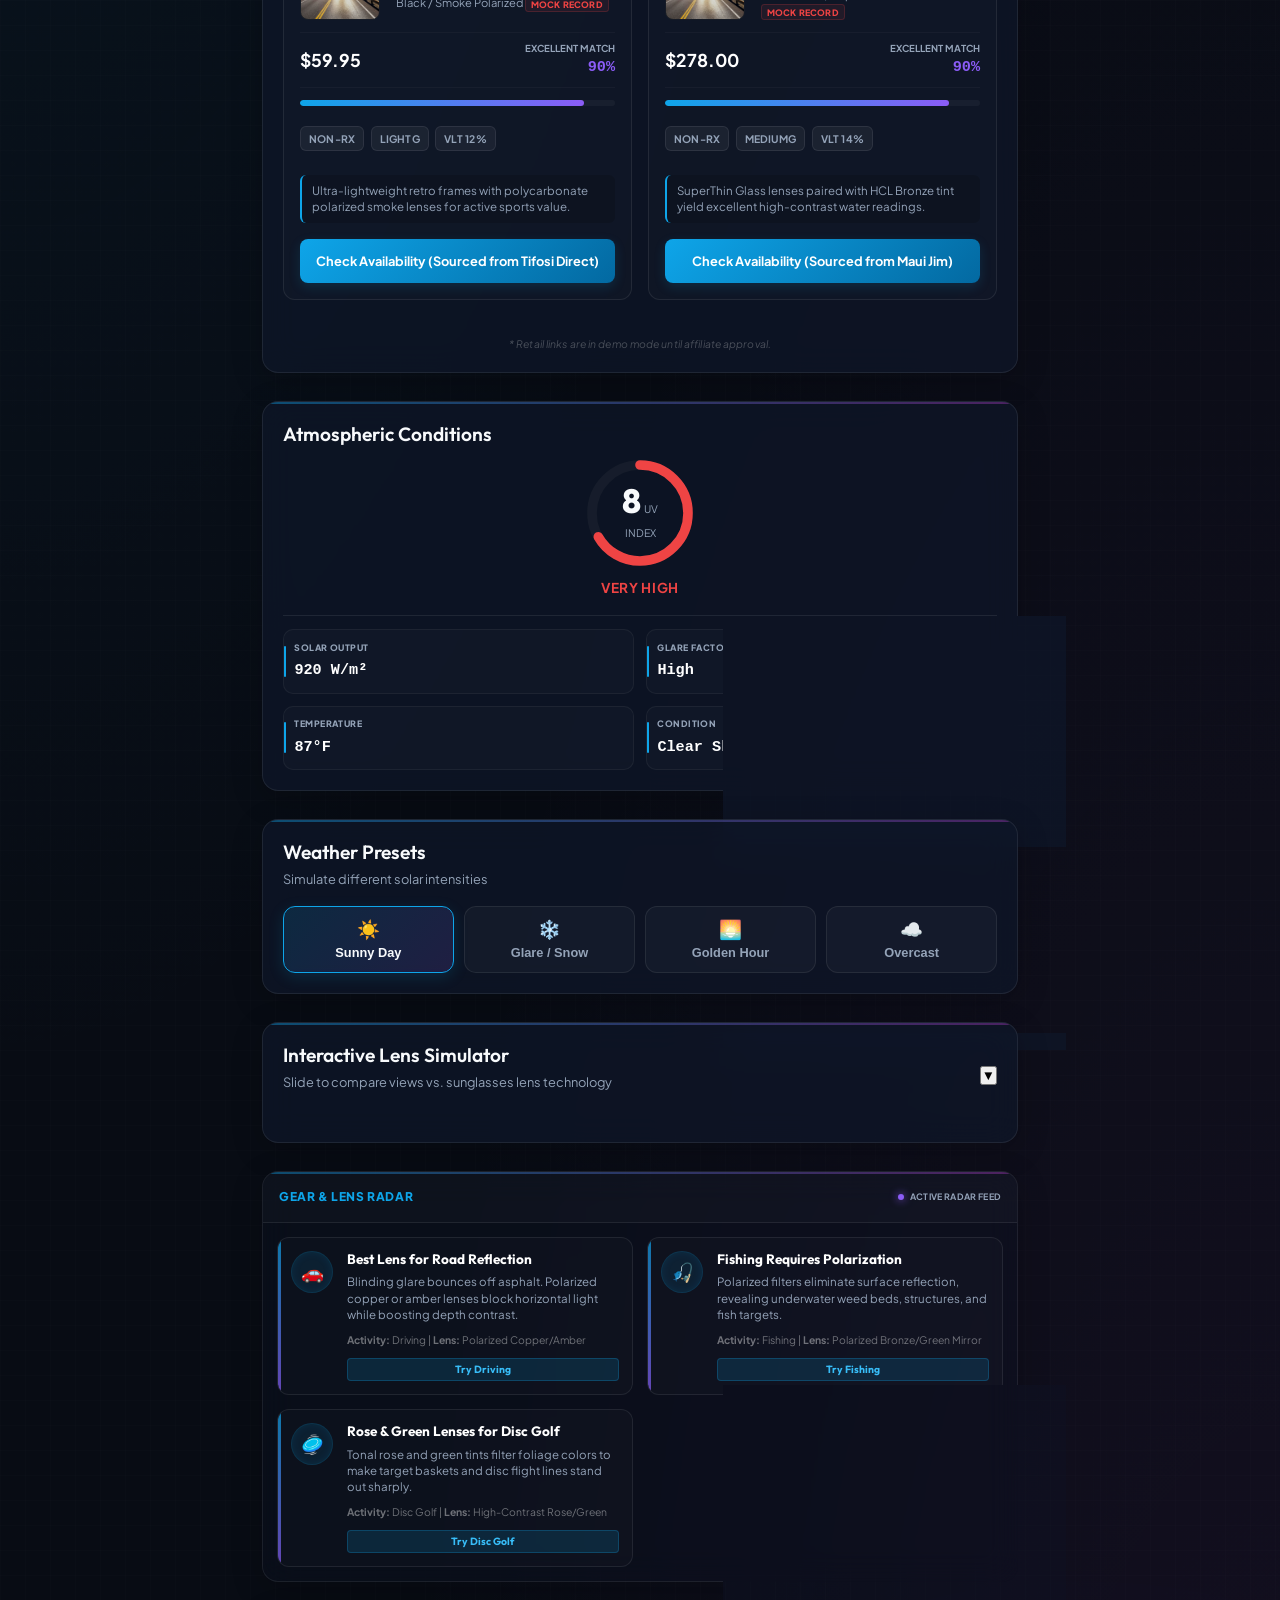
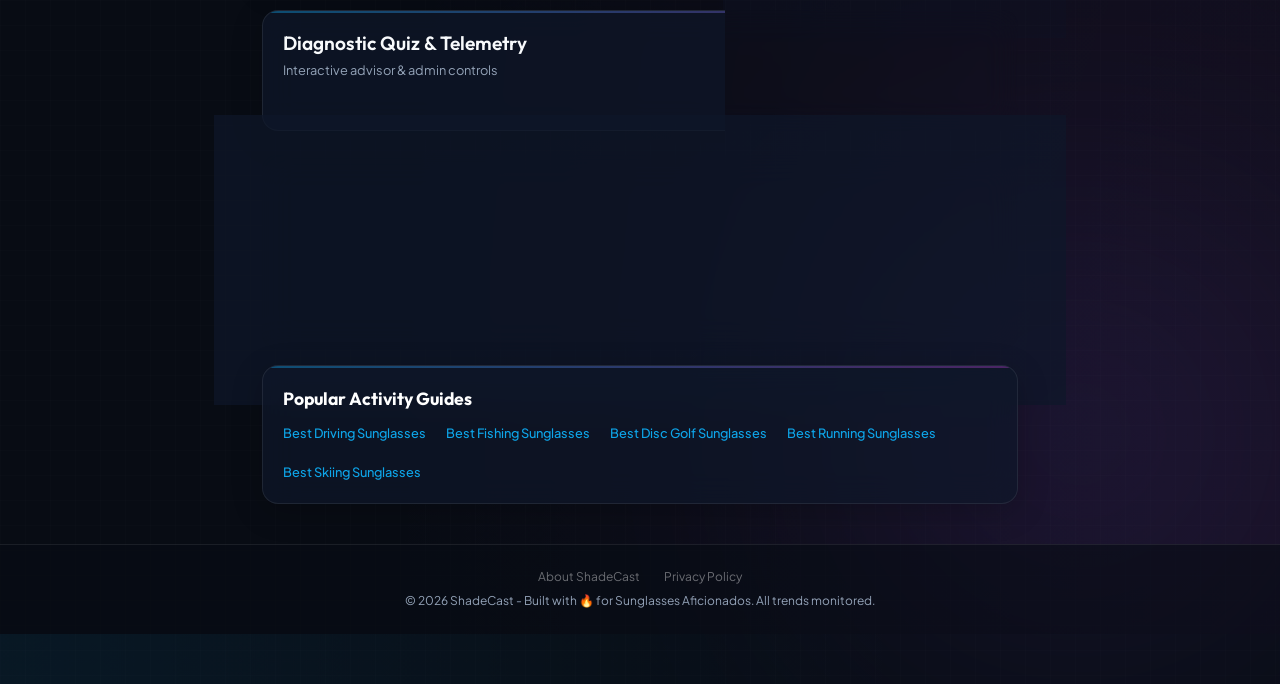
==== commit 0fe56edf: "Fix: Replaced dashboard visual with pure scenic road view, corrected VLT opacity scaling to preserve" ====
--- a/index.html
+++ b/index.html
@@ -655,12 +655,12 @@
             </div>
 
             <!-- Lens Technology Tint Control Bay -->
-            <div class="simulator-control-bay">
+            <div class="simulator-controls">
 
               <!-- Lens Tints Configurator Swatches -->
               <div class="control-group">
                 <span class="control-label">Available Filter Tints</span>
-                <div class="tint-selector-grid">
+                <div class="tint-selectors">
                   <button class="tint-dot active" data-tint="grey" style="--tint-color: #2b2b2b;" title="Grey: True Color Perception" id="btnTintGrey">
                     <span class="dot-inner"></span>
                   </button>
--- a/style.css
+++ b/style.css
@@ -757,7 +757,7 @@
   width: 100%;
   height: 100%;
   pointer-events: none;
-  background: radial-gradient(circle 250px at 53% 20%, rgba(255,255,255,0.7) 0%, rgba(255,255,255,0.1) 45%, transparent 70%);
+  background: radial-gradient(circle 250px at 55% 1%, rgba(255,255,255,0.7) 0%, rgba(255,255,255,0.1) 45%, transparent 70%);
   mix-blend-mode: overlay;
   z-index: 1;
   transition: opacity 0.5s ease;
@@ -783,7 +783,7 @@
   width: 100%;
   height: 100%;
   pointer-events: none;
-  background: radial-gradient(circle 250px at 53% 20%, rgba(255,255,255,0) 0%, rgba(0,0,0,0.1) 40%, rgba(0,0,0,0.25) 75%);
+  background: radial-gradient(circle 250px at 55% 1%, rgba(255,255,255,0) 0%, rgba(0,0,0,0.1) 40%, rgba(0,0,0,0.25) 75%);
   mix-blend-mode: multiply;
   opacity: 1;
   transition: opacity 0.4s ease;
@@ -791,13 +791,13 @@
 }
 
 /* Split slider handle */
-.slider-handle {
+.split-handle {
   position: absolute;
   top: 0;
   left: 50%;
   height: 100%;
   width: 2px;
-  background-color: rgba(255, 255, 255, 0.4);
+  background-color: rgba(255, 255, 255, 0.15);
   z-index: 5;
   pointer-events: none;
   transform: translateX(-50%);
@@ -809,31 +809,40 @@
   bottom: 0;
   left: 50%;
   width: 1px;
-  background-color: rgba(255,255,255,0.8);
-  box-shadow: 0 0 8px rgba(255,255,255,0.4);
-}
-
-.handle-button {
+  background-color: var(--accent-blue);
+  box-shadow: 0 0 10px var(--accent-blue), 0 0 2px #fff;
+}
+
+.handle-arrows {
   position: absolute;
   top: 50%;
   left: 50%;
   transform: translate(-50%, -50%);
-  width: 48px; /* Large thumb target for dragging on mobile */
-  height: 48px;
-  background: var(--accent-blue);
+  width: 42px;
+  height: 42px;
+  background: rgba(14, 165, 233, 0.35);
+  backdrop-filter: blur(8px);
+  -webkit-backdrop-filter: blur(8px);
   border-radius: 50%;
-  border: 3px solid #fff;
+  border: 2px solid rgba(255, 255, 255, 0.45);
   display: flex;
   align-items: center;
   justify-content: center;
   color: #fff;
-  box-shadow: 0 4px 12px rgba(0,0,0,0.4);
-  cursor: grab;
-}
-
-.handle-button svg {
-  width: 20px;
-  height: 20px;
+  font-size: 1rem;
+  font-weight: 700;
+  box-shadow: 0 0 12px rgba(14, 165, 233, 0.35), inset 0 0 6px rgba(255, 255, 255, 0.2);
+  cursor: ew-resize;
+  transition: all 0.2s ease-in-out;
+  pointer-events: auto;
+}
+
+.split-handle:hover .handle-arrows,
+.simulator-container:hover .handle-arrows {
+  transform: translate(-50%, -50%) scale(1.12);
+  background: rgba(14, 165, 233, 0.55);
+  box-shadow: 0 0 20px var(--accent-blue), inset 0 0 8px rgba(255, 255, 255, 0.4);
+  border-color: #fff;
 }
 
 .sim-label {
@@ -865,70 +874,107 @@
 .simulator-controls {
   display: flex;
   flex-direction: column;
-  gap: 1rem;
-  background: rgba(255,255,255,0.02);
-  border: 1px solid var(--card-border);
-  border-radius: 12px;
-  padding: 1rem;
+  gap: 1.25rem;
+  background: rgba(13, 20, 35, 0.45);
+  border: 1px solid rgba(255, 255, 255, 0.06);
+  border-radius: 16px;
+  padding: 1.5rem;
+  backdrop-filter: blur(12px);
+  -webkit-backdrop-filter: blur(12px);
+  box-shadow: 0 8px 32px rgba(0, 0, 0, 0.25);
 }
 
 .control-group {
   display: flex;
   flex-direction: column;
-  gap: 0.4rem;
+  gap: 0.5rem;
 }
 
 .control-label {
-  font-size: 0.7rem;
-  font-weight: 700;
+  font-size: 0.72rem;
+  font-weight: 800;
   text-transform: uppercase;
-  letter-spacing: 0.05em;
+  letter-spacing: 0.08em;
   color: var(--text-secondary);
 }
 
 /* Lens Color Selector (large tap targets) */
 .tint-selectors {
   display: flex;
-  gap: 0.65rem;
+  gap: 0.85rem;
   flex-wrap: wrap;
   padding: 0.25rem 0;
 }
 
 .tint-dot {
-  width: 44px; /* Essential: 44px minimum touch target size */
+  width: 44px;
   height: 44px;
   border-radius: 50%;
-  background-color: var(--tint-color);
-  border: 2px solid transparent;
+  background: linear-gradient(135deg, var(--tint-color) 0%, rgba(10, 15, 30, 0.45) 100%);
+  border: 2px solid rgba(255, 255, 255, 0.1);
   cursor: pointer;
   position: relative;
   display: flex;
   align-items: center;
   justify-content: center;
-  transition: transform 0.2s, border-color 0.2s;
-  box-shadow: 0 4px 8px rgba(0,0,0,0.2);
+  transition: all 0.25s cubic-bezier(0.4, 0, 0.2, 1);
+  box-shadow: inset 0 2px 4px rgba(255,255,255,0.15), 0 4px 10px rgba(0,0,0,0.4);
   flex-shrink: 0;
+  overflow: hidden;
+}
+
+/* Glass lens gloss reflection sheen */
+.tint-dot::after {
+  content: '';
+  position: absolute;
+  top: 3px;
+  left: 6px;
+  width: 32px;
+  height: 14px;
+  background: linear-gradient(rgba(255, 255, 255, 0.45) 0%, rgba(255, 255, 255, 0) 100%);
+  border-radius: 50% 50% 0 0;
+  pointer-events: none;
+}
+
+.tint-dot:hover {
+  transform: scale(1.08);
+  border-color: rgba(255, 255, 255, 0.5);
+  box-shadow: inset 0 2px 6px rgba(255,255,255,0.25), 0 6px 14px rgba(0,0,0,0.5);
 }
 
 .tint-dot.active {
   border-color: #fff;
-  box-shadow: 0 0 10px var(--tint-color);
-  transform: scale(1.05);
+  box-shadow: 0 0 16px var(--tint-color), inset 0 2px 6px rgba(255,255,255,0.3);
+  transform: scale(1.1);
 }
 
 .dot-inner {
-  width: 14px;
-  height: 14px;
+  width: 8px;
+  height: 8px;
   border-radius: 50%;
-  background: transparent;
+  background: rgba(255, 255, 255, 0.8);
   display: block;
+  opacity: 0;
+  transition: opacity 0.2s;
+  box-shadow: 0 0 8px #fff;
+}
+
+.tint-dot.active .dot-inner {
+  opacity: 1;
 }
 
 .active-tint-description {
-  font-size: 0.75rem;
-  color: var(--text-secondary);
-  font-style: italic;
-  line-height: 1.4;
+  font-size: 0.78rem;
+  color: #e2e8f0;
+  line-height: 1.5;
+  border-left: 3px solid var(--accent-blue);
+  background: rgba(14, 165, 233, 0.04);
+  padding: 0.75rem 1rem;
+  border-radius: 0 8px 8px 0;
+  margin-top: 0.85rem;
+  border-top: 1px solid rgba(14, 165, 233, 0.05);
+  border-bottom: 1px solid rgba(14, 165, 233, 0.05);
+  border-right: 1px solid rgba(14, 165, 233, 0.05);
 }
 
 .slider-row {
